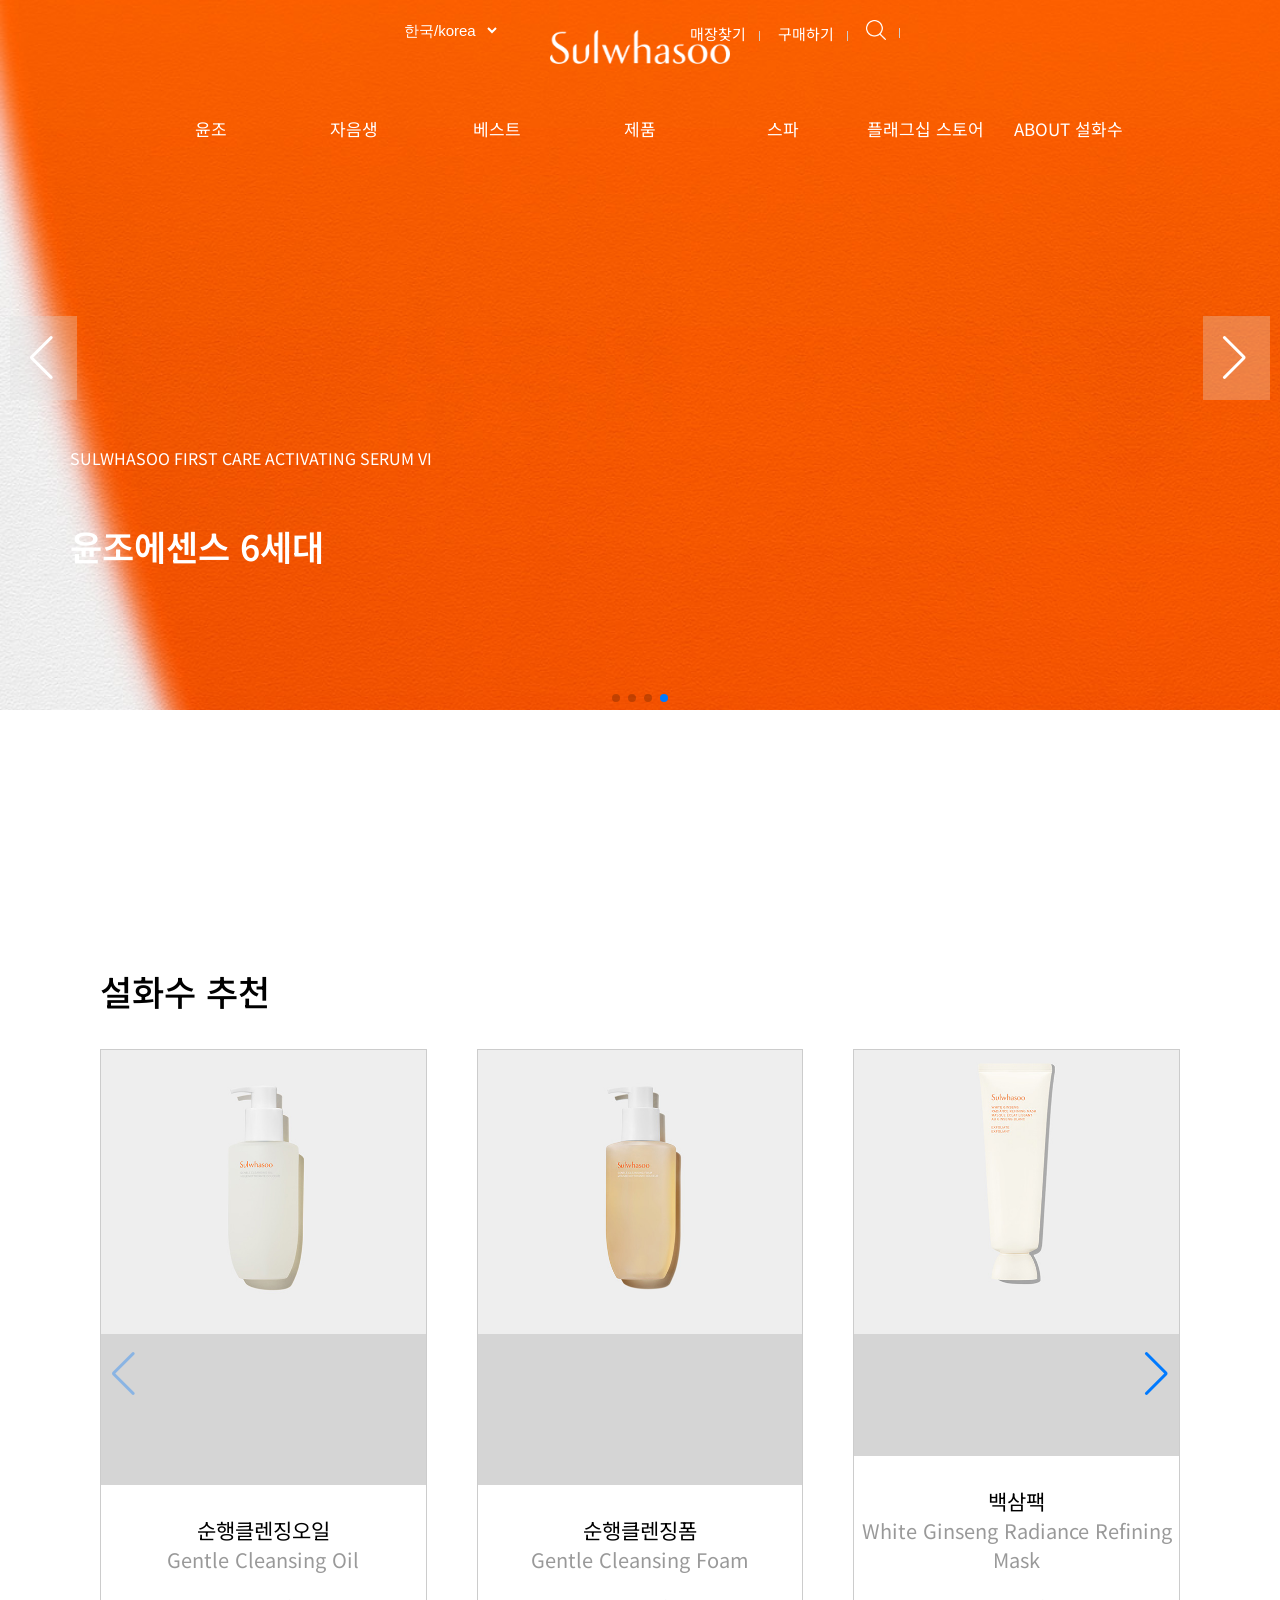
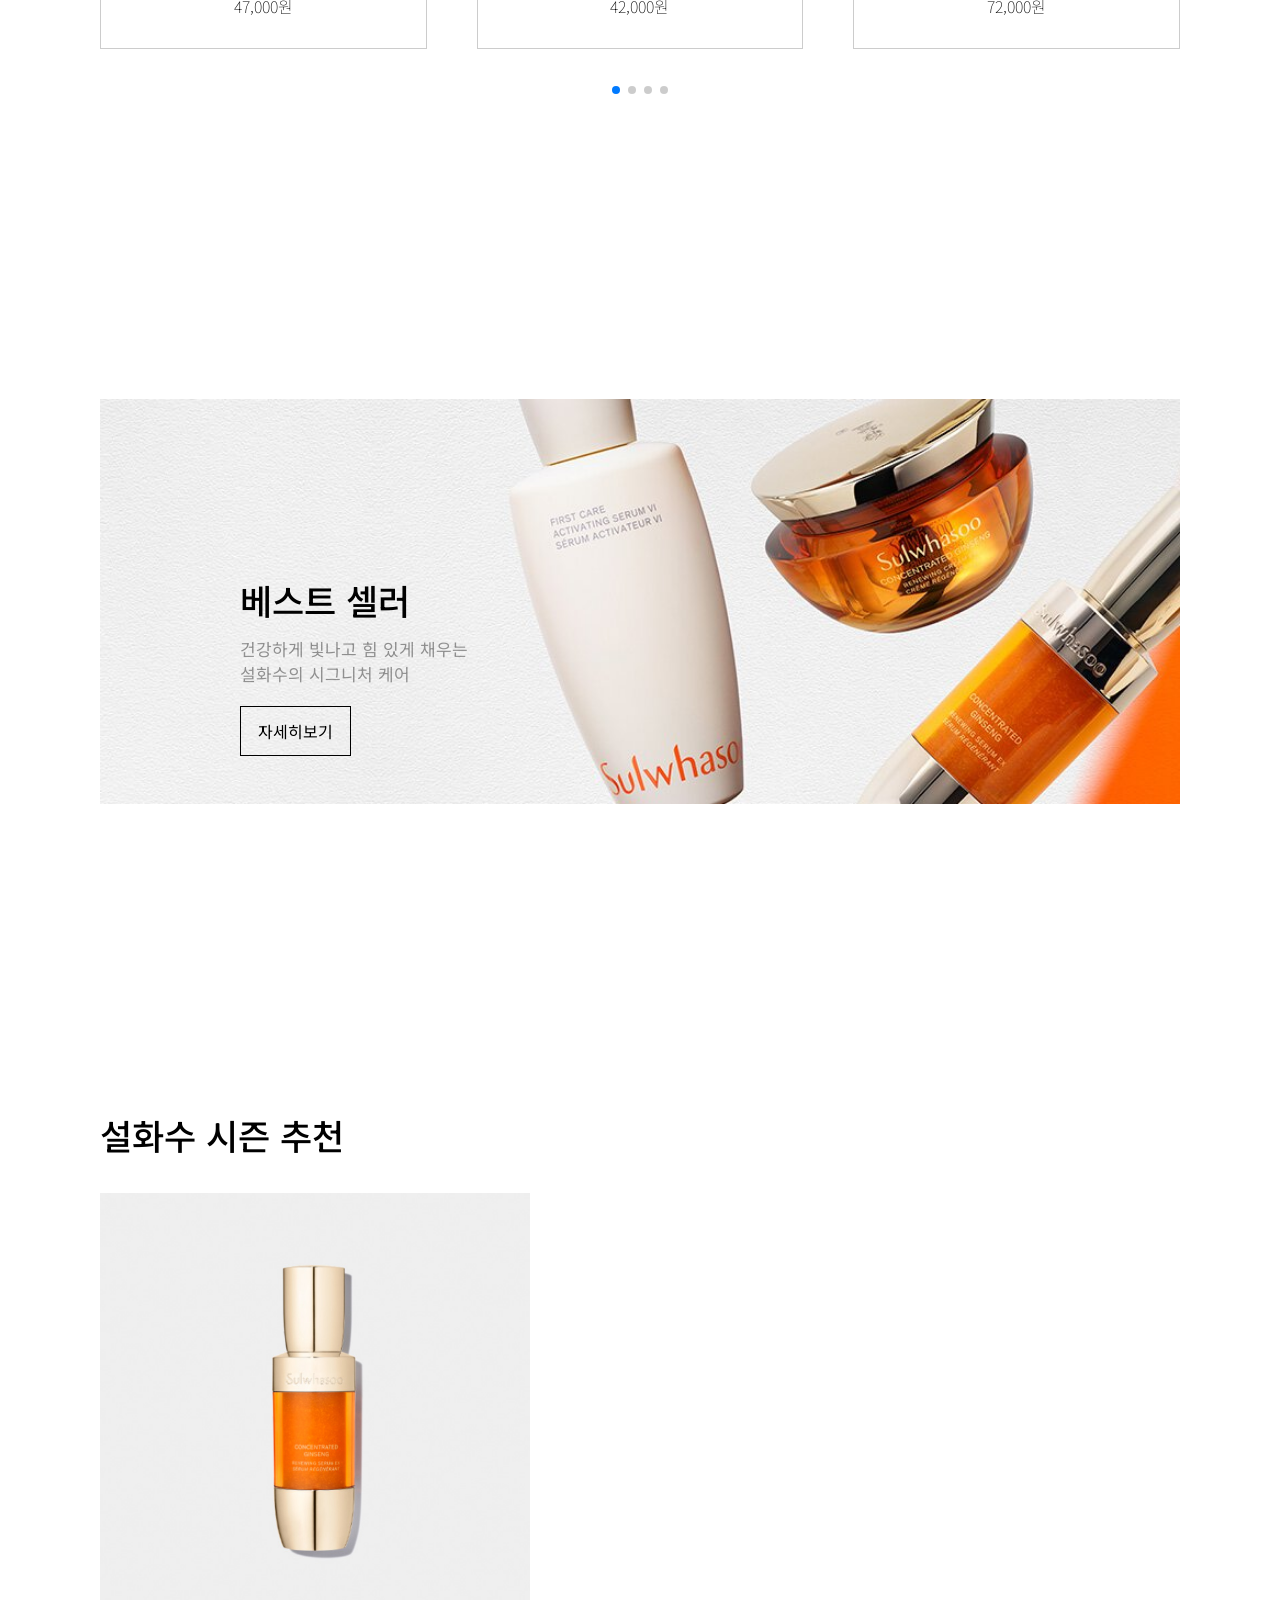
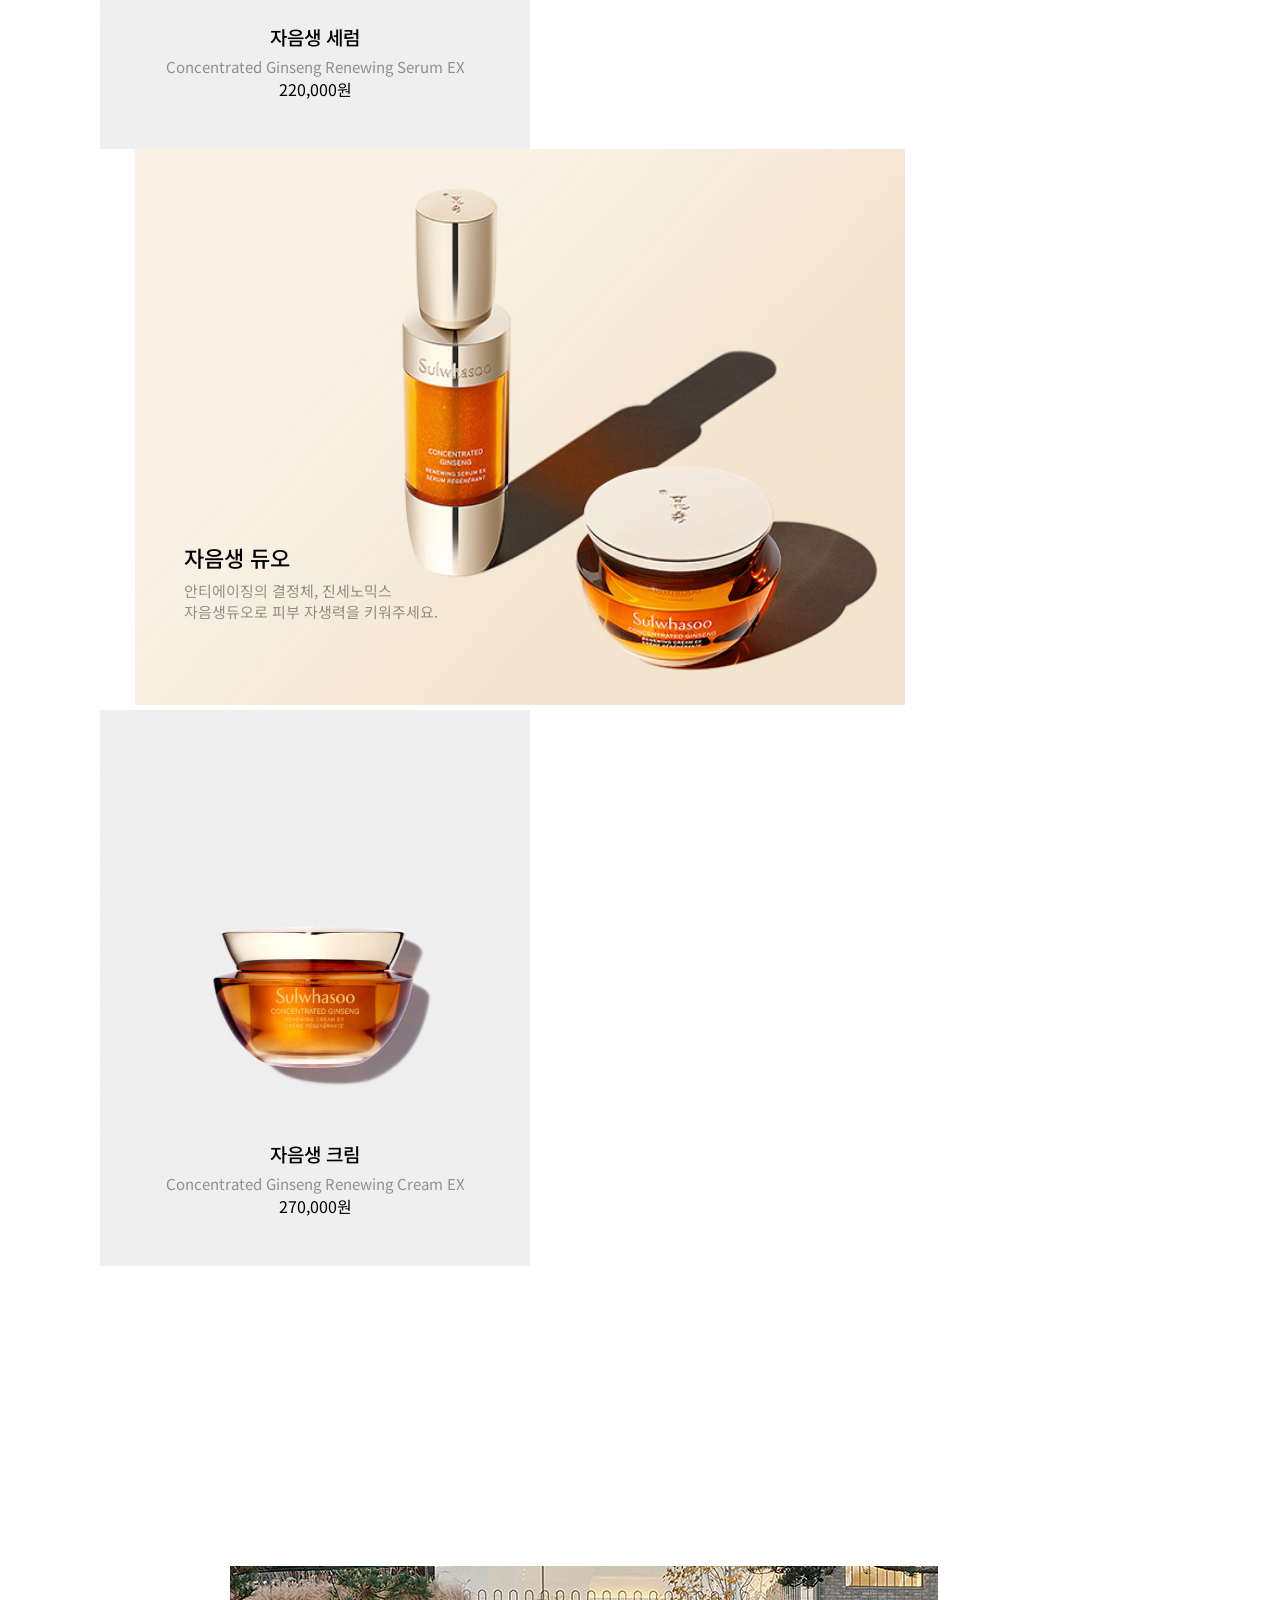
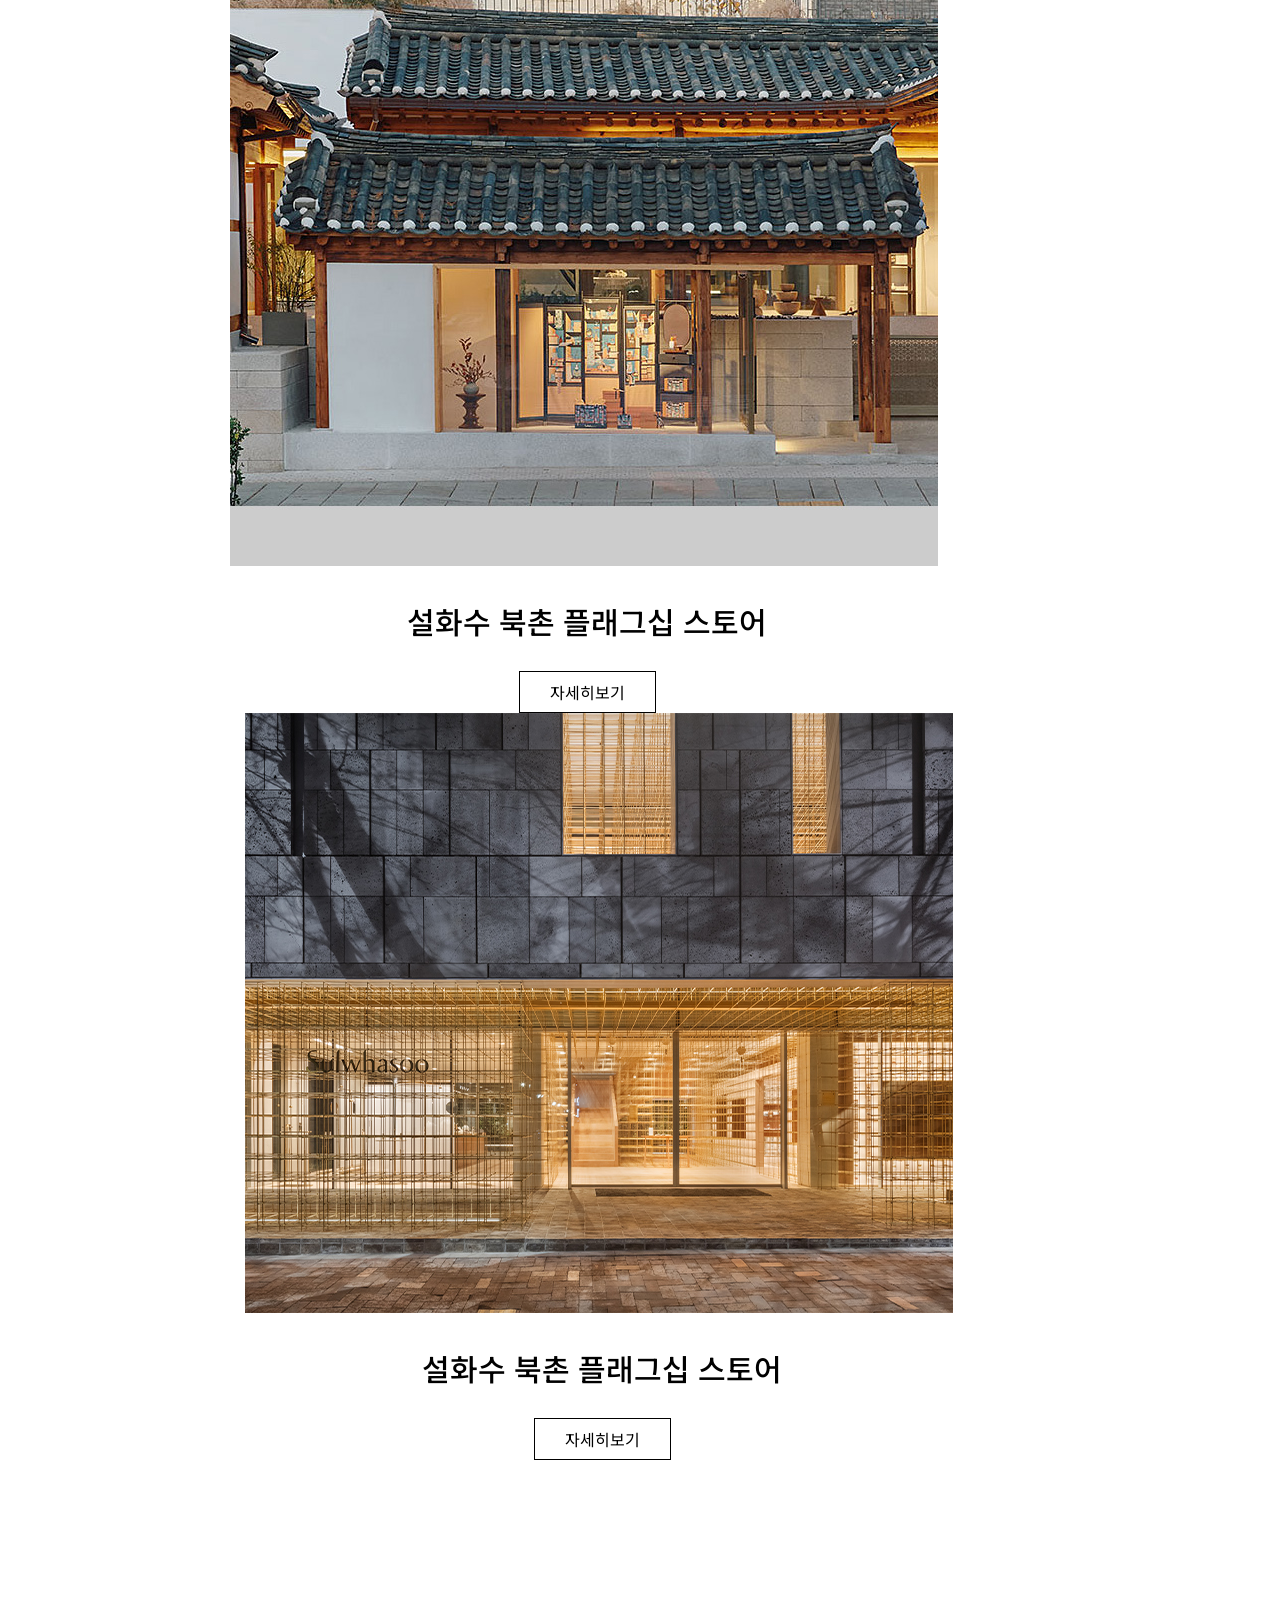
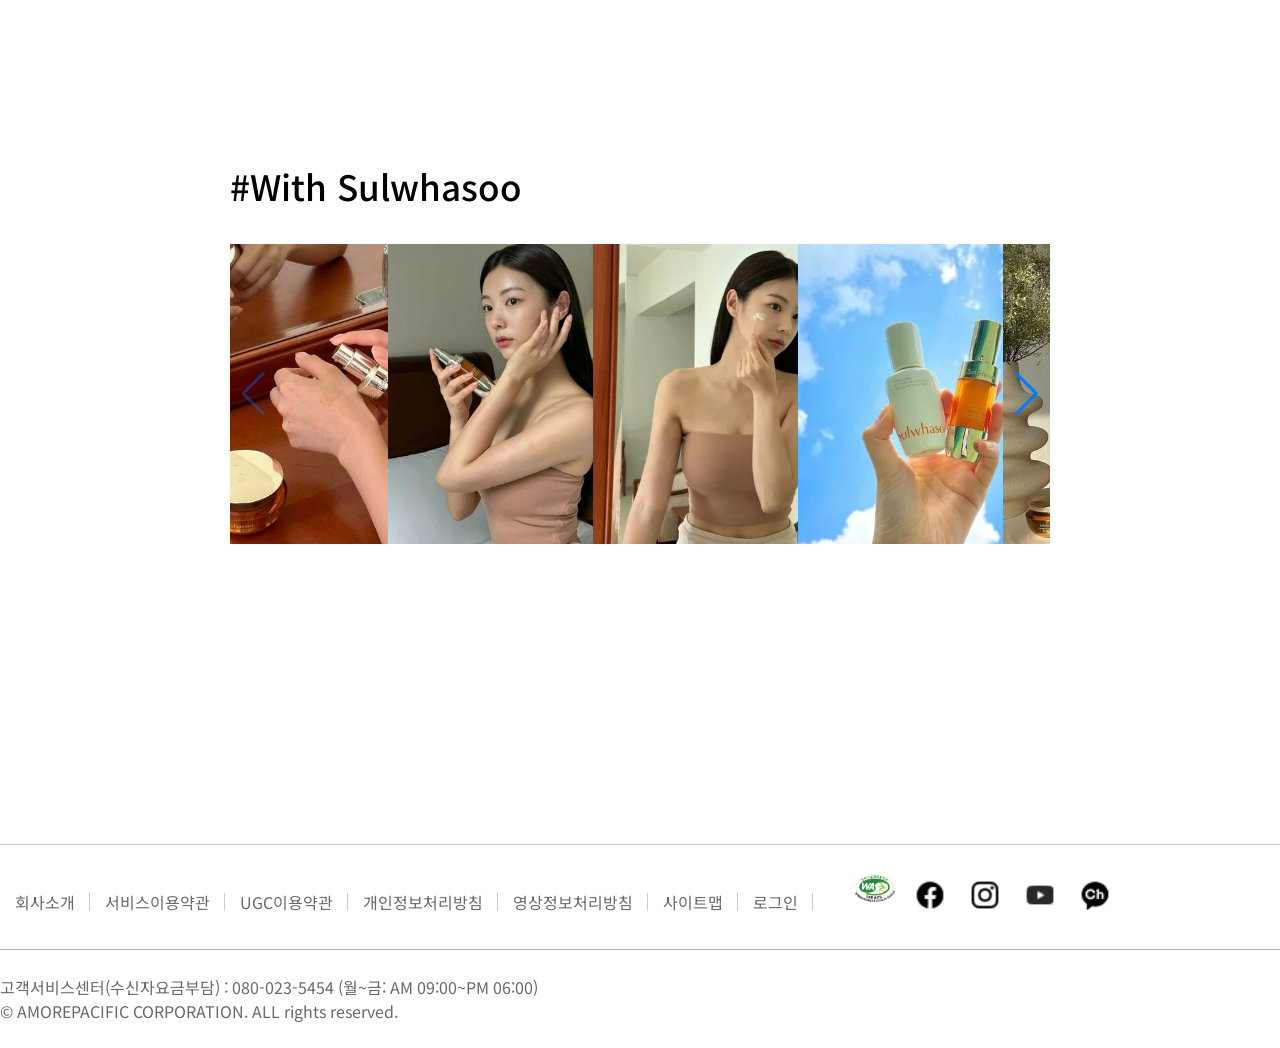
==== index.html @ 9d339de2 "first react shopping-mall project" ====
<!DOCTYPE html>
<html lang="ko">
<head>
    <meta charset="UTF-8">
    <meta name="viewport" content="width=device-width, initial-scale=1.0">
    <title>sulwhasoo</title>
    <link rel="stylesheet" href="css/reset.css">
    <link rel="stylesheet" href="css/all.min.css">
    <link rel="stylesheet" href="css/sulwhasoo.css">
    <link rel="stylesheet" href="css/sulwhaMobil.css">
    <link rel="stylesheet" href="https://cdn.jsdelivr.net/npm/swiper@9/swiper-bundle.min.css" />

    <script src="https://cdn.jsdelivr.net/npm/swiper@9/swiper-bundle.min.js"></script>
    <script src="js/jquery-3.6.3.min.js"></script>
    <script src="js/jquery-ui.min.js"></script>
</head>
<body>
    <div id="wrap">
        <header>
            <div class="inner">
                <select name="" id="section">
                    <option value="">한국/korea</option>
                    <option value="">INTERNATIONAL/ENGLISH</option>
                    <option value="">中国大陆/中文</option>
                    <option value="">中國香港/繁體中文</option>
                    <option value="">Singapore/English</option>
                    <option value="">Malaysia/English</option>
                    <option value="">Việt Nam/Tiếng Việt</option>
                    <option value="">Indonesia/Bahasa Indonesia</option>
                    <option value="">ประเทศไทย/ไทย</option>
                    <option value="">USA/English</option>
                </select>
                <div class="logo">
                    <a href="#">
                        <img src="img/sulwhasoo_white_logo.png" alt="화이트 로고">
                    </a>
                </div>
                
                <div class="shop">
                    <a href="#">매장찾기</a>
                    <a href="#">구매하기</a>
                    <a href="#" class="search">
                        <img src="img/reviewico.png" alt="">
                    </a>
                </div>
                
                <div class="bgGnb"></div>
                <div class="momenu">
                    <a href="#" class="mobile">
                        <i class="fas fa-bars"></i>
                        <span class="blind">전체메뉴</span>
                    </a>
                </div>
                <nav class="gnb">
                    <ul class="clear">
                        <li><a href="#">윤조</a></li>
                        <li><a href="#">자음생</a></li>
                        <li><a href="#">베스트</a></li>
                        <li class="subYes">
                            <a href="#">제품</a>
                            <ul class="depth1">
                                <li><a href="#">스킨케어</a></li>
                                <li><a href="#">메이크업</a></li>
                                <li><a href="#">남성</a></li>
                            </ul>
                        </li>
                        <li class="subYes">
                            <a href="#">스파</a>
                            <ul class="depth1">
                                <li><a href="#">소개</a></li>
                                <li><a href="#">스파 프로그램</a></li>
                                <li><a href="#">예약</a></li>
                                <li><a href="#">매장찾기</a></li>
                            </ul>
                        </li>
                        <li class="subYes">
                            <a href="#">플래그십 스토어</a>
                            <ul class="depth1 second">
                                <li><a href="#">설화수 북촌</a></li>
                                <li><a href="#">설화수 도산</a></li>
                            </ul>
                        </li>
                        <li class="subYes">
                            <a href="#">ABOUT 설화수</a>
                            <ul class="depth1 second">
                                <li>
                                    <a href="#"><span>브랜드 스토리</span></a> 
                                </li>
                                <li>
                                    <a href="#"><span>브랜드 엠버서더</span></a>
                                </li>
                                <li>
                                    <a href="#"><span>ART</span></a>
                                </li>
                                <li>
                                    <a href="#"><span>HERITAGE</span></a>
                                </li>
                            </ul>
                        </li>   
                    </ul>
                </nav>
            </div>
        </header>
        <div class="depthAboutBg"></div>
<!-- ///header -->
        <!-- main Swiper -->
        <div class="swiper mySwiper">
            <div class="swiper-wrapper swiper-wrapper1">
                <div class="swiper-slide swiper-slide1">
                    <img src="img/20230519_final_rose-global-ambassador-2nd-cover_KV_banner_pc.jpg" alt="">
                    <div class="title">
                        <p class="stext">SULWHASOO FLAGSHIP STORE</p>
                        <p class="btext">ROSÉ in BUKCHON</p>
                    </div>
                </div>
                <div class="swiper-slide swiper-slide1">
                    <img src="img/20230419_final_BRAND-CAMPAIGN-PAGE_main_KV_pc.jpg" alt="">
                    <div class="title">
                        <p class="stext">NEW BRAND FILM</p>
                        <p class="btext">인삼, 아름다움 그리고 설화수</p>
                    </div>
                </div>
                <div class="swiper-slide swiper-slide1">
                    <img src="img/20230525_final_tilda-swinton_KV_banner_pc.jpg" alt="">
                    <div class="title">
                        <p class="stext">NEW GLOBAL AMBASSADOR</p>
                        <p class="btext">설화수, 그리고 TILDA</p>
                    </div>
                </div>
                <div class="swiper-slide swiper-slide1">
                    <img src="img/20220301_final_FIRST-CARE-ACTIVATING-SERUM-VI_main_KV_pc.jpg" alt="">
                    <div class="title">
                        <p class="stext">SULWHASOO FIRST CARE ACTIVATING SERUM VI</p>
                        <p class="btext">윤조에센스 6세대</p>
                    </div>
                </div>
                
            </div>
            <div class="button">
                <a class="swiper-button-next"></a>
                <a class="swiper-button-prev"></a>
            </div>
            <div class="swiper-pagination"></div>
        </div>
        <div class="gnbBg"></div>

        <div class="contents">
<!-- box1 -->
            <div class="box1">
                    <h2>설화수 추천</h2>
<!-- box1 -Swiper -->
                    <div class="swiper Swiper2">
                        <div class="swiper-wrapper">
                            <div class="swiper-slide swiper-slide2">
                               <img src="img/sul01.jpg" alt="">
                                <div class="title">
                                    <p>순행클렌징오일</p>
                                    <p class="text">Gentle Cleansing Oil</p>
                                    <p class="price">47,000원</p>
                                </div>
                            </div>

                            <div class="swiper-slide swiper-slide2">
                                <img src="img/sul02.jpg" alt="">
                                <div class="title">
                                    <p>순행클렌징폼</p>
                                    <p class="text">Gentle Cleansing Foam</p>
                                    <p class="price">42,000원</p>
                                </div>
                            </div>

                            <div class="swiper-slide swiper-slide2">
                                <img src="img/sul03.jpg" alt="">
                                <div class="title">
                                    <p>백삼팩</p>
                                    <p class="text">White Ginseng Radiance Refining Mask</p>
                                    <p class="price">72,000원</p>
                                </div>
                            </div>
                            <div class="swiper-slide swiper-slide2">
                                <img src="img/sul04.jpg" alt="">
                                <div class="title">
                                    <p>윤조에센스 6세대</p>
                                    <p class="text">First Care Activating Serum VI</p>
                                    <p class="price">140,000원</p>
                                </div>
                            </div>
                            <div class="swiper-slide swiper-slide2">
                                <img src="img/sul05.jpg" alt="">
                                <div class="title">
                                    <p>자음생크림</p>
                                    <p class="text">Concentrated Ginseng Renewing Cream EX</p>
                                    <p class="price">270,000원</p>
                                </div>
                            </div>
                            <div class="swiper-slide swiper-slide2">
                                <img src="img/sul06.jpg" alt="">
                                <div class="title">
                                    <p>자음생세럼</p>
                                    <p class="text">Concentrated Ginseng Renewing Serum EX</p>
                                    <p class="price">220,000원</p>
                                </div>
                            </div>
                        </div>
                        <div class="button">
                            <a class="swiper-button-next"></a>
                            <a class="swiper-button-prev"></a>
                        </div>
                        <div class="swiper-pagination"></div>
                    </div>

<!-- mobbox1 swiper -->
                <div class="mobox1">
                    <div class="cont">
                        <img src="img/sul01.jpg" alt="">
                         <div class="text">
                             <p>순행클렌징오일</p>
                             <p class="t1">Gentle Cleansing Oil</p>
                             <p class="pr">47,000원</p>
                         </div>
                     </div>
                     <div class="cont">
                        <img src="img/sul02.jpg" alt="">
                        <div class="text">
                            <p>순행클렌징폼</p>
                            <p class="t1">Gentle Cleansing Foam</p>
                            <p class="pr">42,000원</p>
                        </div>
                    </div>

                    <div class="cont">
                        <img src="img/sul03.jpg" alt="">
                        <div class="text">
                            <p>백삼팩</p>
                            <p class="t1">White Ginseng Radiance Refining Mask</p>
                            <p class="pr">72,000원</p>
                        </div>
                    </div>
                    <div class="cont">
                        <img src="img/sul04.jpg" alt="">
                        <div class="text">
                            <p>윤조에센스 6세대</p>
                            <p class="t1">First Care Activating Serum VI</p>
                            <p class="pr">140,000원</p>
                        </div>
                    </div>
                    <div class="cont">
                        <img src="img/sul05.jpg" alt="">
                        <div class="text">
                            <p>자음생크림</p>
                            <p class="t1">Concentrated Ginseng Renewing Cream EX</p>
                            <p class="pr">270,000원</p>
                        </div>
                    </div>
                    <div class="cont">
                        <img src="img/sul06.jpg" alt="">
                        <div class="text">
                            <p>자음생세럼</p>
                            <p class="t1">Concentrated Ginseng Renewing Serum EX</p>
                            <p class="pr">220,000원</p>
                        </div>
                    </div>
                </div>


            </div>

<!-- box-2 -->
                <div class="box2">
                    <a href="https://www.sulwhasoo.com/kr/ko/best/best-seller.html">
                        <img src="img/sulwhasoo_main_bestseller_ta_230309.jpg" alt="">
                    </a>
                        <figure>
                            <img src="img/sulwhasoo_main_bestseller_mo_230309.jpg" alt="">
                        </figure>
                    <div class="title">
                        <p class="big">베스트 셀러</p>
                        <p class="small">건강하게 빛나고 힘 있게 채우는 <br>설화수의 시그니처 케어</p>
                        <a href="#">자세히보기</a>
                    </div>
                </div>

<!-- box-3 -->
                <div class="box3">
                    <h2>설화수 시즌 추천</h2>
                    <div class="cont clear">
                        <div class="cont1">
                            <img src="img/sul06.jpg" alt="">
                            <div class="title">
                                <a href="https://www.sulwhasoo.com/kr/ko/products/concentrated-ginseng-renewing-serum.html">
                                    <p class="big">자음생 세럼</p>
                                    <p class="small">Concentrated Ginseng Renewing Serum EX</p>
                                    <p class="price">220,000원</p>
                                </a>
                            </div>
                        </div>
                        <div class="cont2">
                            <img src="img/sulcont2.jpg" alt="">
                            <div class="title">
                                <p class="big">자음생 듀오</p>
                                <p class="small">안티에이징의 결정체, 진세노믹스 <br> 자음생듀오로 피부 자생력을 키워주세요.</p>
                            </div>
                        </div>
                        <div class="cont1">
                            <img src="img/sul05.jpg" alt="">
                            <a href="https://www.sulwhasoo.com/kr/ko/products/concentrated-ginseng-renewing-cream-ex.html">
                                <div class="title">
                                    <p class="big">자음생 크림</p>
                                    <p class="small">Concentrated Ginseng Renewing Cream EX</p>
                                    <p class="price">270,000원</p>
                                </div>
                            </a>
                        </div>
                        
                    </div>
                </div>
        </div>
<!-- section -->
        <section class="clear">
                <div class="left">
                    <a href="#">
                    <img src="img/sulLeft.jpg" alt="sulLeft">
                    <div class="title">
                        <p class="text">설화수 북촌 플래그십 스토어</p>
                        <a href="#"><span>자세히보기</span></a>
                    </div>
                    </a>
                </div>
                <div class="right">
                   <a href="#"> 
                    <img src="img/sulRight.jpg" alt="sulRight">
                    <div class="title">
                        <p class="text">설화수 북촌 플래그십 스토어</p>
                        <a href="#"><span>자세히보기</span></a>
                    </div>
                   </a> 
                </div>
        </section>
<!-- review -->
        <div class="review">
            <div class="list">
                <h2>#With Sulwhasoo</h2>
    <!-- Swiper3 -->
                <div class="swiper Swiper3">
                    <div class="swiper-wrapper">
                        <div class="swiper-slide">
                            <div class="bg">
                                <a href="#">
                                    <img src="img/review1.webp" alt="review1">
                                </a>
                            </div>
                            <div class="review_text">
                                <a href="#">
                                    <img src="img/reviewico.png" alt="reviewico">
                                </a>
                            </div>
                        </div>
                        <div class="swiper-slide">
                            <div class="bg">
                                <a href="#">
                                    <img src="img/review2.webp" alt="review2">
                                </a>
                            </div>
                            <div class="review_text">
                                <a href="#">
                                    <img src="img/reviewico.png" alt="reviewico">
                                </a>
                            </div>
                        </div>
                        <div class="swiper-slide">
                            <div class="bg">
                                <a href="#">
                                    <img src="img/review3.webp" alt="review3">
                                </a>
                            </div>
                            <div class="review_text">
                                <a href="#">
                                    <img src="img/reviewico.png" alt="reviewico">
                                </a>
                            </div>
                        </div>
                        <div class="swiper-slide">
                            <div class="bg">
                                <a href="#">
                                    <img src="img/review4.webp" alt="review4">
                                </a>
                            </div>
                            <div class="review_text">
                                <a href="#">
                                    <img src="img/reviewico.png" alt="reviewico">
                                </a>
                            </div>
                        </div>
                        <div class="swiper-slide">
                            <div class="bg">
                                <a href="#">
                                    <img src="img/review5.webp" alt="review5">
                                </a>
                            </div>
                            <div class="review_text">
                                <a href="#">
                                    <img src="img/reviewico.png" alt="reviewico">
                                </a>
                            </div>
                        </div>
                        <div class="swiper-slide">
                            <div class="bg">
                                <a href="#">
                                    <img src="img/review6.webp" alt="review6">
                                </a>
                            </div>
                            <div class="review_text">
                                <a href="#">
                                    <img src="img/reviewico.png" alt="reviewico">
                                </a>
                            </div>
                        </div>
                        <div class="swiper-slide">
                            <div class="bg">
                                <a href="#">
                                    <img src="img/review7.webp" alt="review7">
                                </a>
                            </div>
                            <div class="review_text">
                                <a href="#">
                                    <img src="img/reviewico.png" alt="reviewico">
                                </a>
                            </div>
                        </div>
                        <div class="swiper-slide">
                            <div class="bg">
                                <a href="#">
                                    <img src="img/review8.webp" alt="review8">
                                </a>
                            </div>
                            <div class="review_text">
                                <a href="#">
                                    <img src="img/reviewico.png" alt="reviewico">
                                </a>
                            </div>
                        </div> 
                    </div>
                        <div class="button">
                            <a class="swiper-button-next"></a>
                            <a class="swiper-button-prev"></a>
                        </div>
                </div>
               
            </div>
        </div>
    </div>

<!-- footer -->
    <footer>
        <div class="bottom">
            <nav class="gnb clear">
                <div class="list clear">
                    <ul class="left clear">
                        <li><a href="#">회사소개</a></li>
                        <li><a href="#">서비스이용약관</a></li>
                        <li><a href="#">UGC이용약관</a></li>
                        <li><a href="#"><strong>개인정보처리방침</strong></a></li>
                        <li><a href="#">영상정보처리방침</a></li>
                        <li><a href="#">사이트맵</a></li>
                        <li><a href="#">로그인</a></li>
                    </ul>
                    <ul class="right clear">
                        <li>
                            <a href="#">
                                <img src="img/footer.png" alt="">
                            </a>
                        </li>
                        <li>
                            <a href="#">
                                <img src="img/facebookLogo.png" alt="">
                            </a>
                        </li>
                        <li>
                            <a href="#">
                                <img src="img/instaLogo.png" alt="">
                            </a>
                        </li>
                        <li>
                            <a href="#">
                                <img src="img/youtubeLogo.png" alt="">
                            </a>
                        </li>
                        <li>
                            <a href="#">
                                <img src="img/kakaoChannelLogo.png" alt="">
                            </a>
                        </li>
                    </ul>
                </div>
            </nav>
            <div class="title">
                <p>고객서비스센터(수신자요금부담) : 080-023-5454
                    (월~금: AM 09:00~PM 06:00)</p>
                <p>&copy; AMOREPACIFIC CORPORATION. ALL rights reserved.</p>
            </div>
        </div>
    </footer>

        
    
<!--  /* swiper1 */ -->
    <!-- Initialize Swiper -->
  <script>
    let swiper1 = new Swiper(".mySwiper", {
      spaceBetween: 30,
      centeredSlides: true,
      autoplay: {
        delay: 2500,
        disableOnInteraction: false,
      },
      loop:true,
      pagination: {
        el: ".swiper-pagination",
        clickable: true,
      },
      navigation: {
        nextEl: ".swiper-button-next",
        prevEl: ".swiper-button-prev",
      },
    });
  </script>

<!-- swiper 2 -->
    <script>
        let swiper2 = new Swiper(".Swiper2", {
        slidesPerView: 3,
        spaceBetween: 10,
        navigation: {
            nextEl: ".swiper-button-next",
            prevEl: ".swiper-button-prev",
          },
        pagination: {
            el: ".swiper-pagination",
            clickable: true,
        },
        
        breakpoints: {
        
        500: {
          slidesPerView: 1,  //브라우저가 768보다 클 때
          spaceBetween: 40,
        },
        800: {
          slidesPerView: 3,  //브라우저가 1024보다 클 때
          spaceBetween: 50,
        },
      },
        });
    </script>

<!--Swiper3 /review-->
<script>
    let swiper3 = new Swiper('.Swiper3', {
      slidesPerView: 4,
      direction: getDirection(),
      navigation: {
        nextEl: '.swiper-button-next',
        prevEl: '.swiper-button-prev',
      },
      on: {
        resize: function () {
          swiper.changeDirection(getDirection());
        },
      },
    });

    function getDirection() {
      var windowWidth = window.innerWidth;
      var direction = window.innerWidth <= 760 ? 'vertical' : 'horizontal';

      return direction;
    }
  </script>

<script src="js/sulwhasoo.js"></script>
</body>
</html>
---- css/sulwhasoo.css ----
@charset "utf-8";
@import url(fonts.css);

html {font-size: 16px; }
body { font:400 16px "Noto Sans KR", sans-serif; position: relative; }
h2 {font-size: 2.188rem; margin-bottom: 0.938em; font-weight: 500;}

#wrap {
    max-width: 1903px;
    overflow: hidden;
}
/* main swiper */
.mySwiper {
    position: absolute;
    top: -250px;
}
.mySwiper { 
    position: relative;
}
header .swiper-slide {}
.mySwiper .button a{
    display: block;
    color: #fff;
    background:rgba(226, 226, 226, 0.3);
    padding: 1.250em;
}
.swiper-slide1 .title {
    color: #fff;
    position: absolute;
    bottom:9.000em ; left: 4.375em;
    z-index: 100;
}
.swiper-slide1 img { height: 50.000em; }
.swiper-slide1 { margin-top:-3.125em; }
.swiper.mySwiper .title .stext {margin-bottom: 3.125em;}
.swiper.mySwiper .title .btext {font-size: 2.188rem; font-weight: 600;}


header {
    position: relative;
    height: 9.375em;
    padding: 1.875em;
    z-index: 50;
}
header .inner {
    max-width: 100%;
    height: 9.375em;
    padding: 0.625em;
    color: #fff;
}
#section { 
    position: absolute;
    top: 20px; left: 400px;
    width: 100px; height: 20px;
    border: none;
    background: none;
    color: #fff;
    font-size: 15px;
}
#section option {
    width: 200px;
    border: #000;
}
header .gnbBg {height: 300vh; /* background: #fff; */ display: none; z-index: 1;}
/* 언어 선택  */
/* header .lang img {padding-left: 0.625em;}
header .lang li a{ font-size: 0.938rem; padding: 0.625em; color: #fff; box-sizing: border-box; display: none;}
header .lang li:hover {background: #b4b4b4;} */

header .inner .logo {margin-top: 100px;}
header .inner .logo img { 
    background: url(../img/sulwhasoo_white_logo.png) no-repeat cover/center;
    position: absolute;
    top: 30px; left: 50%;
    transform: translateX(-50%);
    width: 180px;
    display: block;

}
header .inner .shop {
    position: absolute;
    top: 20px; right: 380px;
    text-align: center;
}
header .inner .shop a {
    display: inline-block;
    position: relative;
    padding: 0 14px;
    font-size: 15px;
}
header .inner .shop a img {filter: invert(98%) sepia(2%) saturate(0%) hue-rotate(217deg) brightness(102%) contrast(101%);}
header .inner .shop a:after {
    position: absolute;
    top: 8px; right: 0;
    width: 1px; height: 10px;
    display: inline-block;
    content: '';
    background: #ccc;
}
header .inner .shop a:last-child { text-decoration: none;}
header .inner .shop img {width: 20px; display: inline-block;}

/* gnb */
header .inner .gnb { 
    position: absolute;
    top: 55%; left: 50%;
    transform: translate(-50%);
    width: 1000px;
    text-align: center;
}
header .inner .mobile {display: none;}
header .inner .gnb a {
    display: block;
    text-align: center;
    height:30px;
}
header .gnb > ul > li { 
    position: relative;
    float: left;
    width: calc(100%/7);
    font-size: 1.063em;
    transition: all .4s;

}
header .gnb > ul > li:hover::after {
    content: '';
    width: 142px; height: 3px;
    background: #000;
    position: absolute;
    bottom: 0; left: 50%;
    transform: translateX(-50%);

}
/* header .gnb ul ul {display: none;} */
.gnbBg {
    position: absolute;
    top: 140px; left: 0; right: 0; 
    background: #fff; 
    display: none; 
    transition: all 0.2s;
}

.gnbBg.on {height:110px}

.gnb .depth1 {
    position: absolute;
    width: 100vW; height: 50px;
    top: 50px; left: 0; right:0;
    text-align: center;
    display: none;
    margin-left: -60px;
}
.gnb .depth1 li { 
    float: left; 
    width: 100px;
    height: 60px;
}
.gnb .depth1 li a {
    display: block;
    width: 100%;
}
.gnb .second { margin-left: -70px;}
.gnb .second > li {
    width: 120px;
}
.gnb .second > li { margin-left: 20px;}


/* //gnb */

/* contents */
/* box1 - swiper2 */
.contents { 
   position: relative;
   margin:6.250em;
}
.contents> h2 { 
    font-size: 3.125rem;
    position: absolute;
    top: 25%; left: 0;
    z-index: 50;
}
.contents .swiper.Swiper2 .swiper-wrapper {padding-bottom: 50px;}
.contents .swiper.Swiper2 {
    width: 100%;
    background: #fff;
  }
.contents .swiper.Swiper2 .swiper-slide {
    overflow: hidden;
    position: relative;
    text-align: center;
    font-size: 18px;
    background: #d5d5d5;
    height: 600px;
    border: 1px solid #ccc;
    box-sizing: border-box;


}
.contents .swiper.Swiper2 .swiper-slide img {
    position: absolute;
    top: -40px; left: 0;
    width: 100%;
    
}
.contents .swiper .swiper-pagination {
    position: absolute;
    bottom: 0
}
.contents .mobox1 {display: none;} 

.contents .box1 {position: relative; margin-top: -100px;}
.contents .box1 .title { 
    position: absolute;
    bottom: 0; left: 0;
    width: 100%;
    padding: 30px 0;
    text-align: center;
    background: #fff;
}
.contents .box1 .title p {font-weight: 400; font-size:  21px; }
.contents .box1 .title .text {font-size:1.25rem; color: rgba(0, 0, 0, 0.4);}
.contents .box1 .title .price {
    margin-top: 1.250em; 
    font-weight: lighter; 
    font-size:16px
}

/* box2 */
.contents > div {margin-bottom: 300px;}
.contents .box2 {position: relative; width: 100%; height: auto; }
.contents .box2 img { width: 100%;}
.contents .box2 figure > img{display: none;}
.contents .box2 .title { 
    position: absolute; 
    bottom: 13%; left: 13%; 
    text-align: left;
}
.contents .box2 .title .big {
    font-size: 2.188rem; 
    margin-bottom: 0.313em; 
    font-weight: 500;
}
.contents .box2 .title .small {
    font-size:1.063rem ; 
    color: rgba(0, 0, 0, 0.4);
     margin-bottom: 1.125em;
    }
.contents .box2 .title a {
    display: inline-block; 
    padding: 0.750em 1.063em ; 
    border: 1px solid #000; 
}
.contents .box2 .title a:hover {
    background: #000; color: #fff; 
    transition: all 0.7s;
}

/* box3 */
.contents .box3 .cont  { width: 100%;/*  margin-left: 130px; */}
.contents .box3 .cont > div {float: left; text-align: center;}
.contents .box3 .cont1 .title { 
    height: 126px; 
    background: #efefef; 
    margin-top: -5px;
}
.contents .box3 .title .big {
    font-size: 1.188rem; 
    margin-bottom: 0.313em; 
    font-weight: 500;
}
.contents .box3 .title .small {font-size:0.938rem ; color: rgba(0, 0, 0, 0.4)}
.contents .box3 .cont1 img{width: 430px;}
.contents .box3 .cont2 {position: relative;  }
.contents .box3 .cont2 img {width: 770px; height: 556px; padding: 0 35px; }
.contents .box3 .cont2 .title {
    text-align: left; 
    position: absolute; 
    top: 70%; left: 10%;
} 
.contents .box3 .cont2 .title .big {font-size: 1.375rem;}

/* section */
section {margin:auto 14.375em;}

section > div {float: left; width: 714px; margin: 0;}
section .right { margin-left: 15px;}
section > div .title { text-align: center;}
section > div .title .text {
    font-size: 1.875rem; 
    font-weight: 500; 
    margin: 0.938em 0;
}
section > div a > span {
    display:inline-block; 
    padding: 0.500em 1.875em; 
    border: 1px solid #000;
}
section > div a > span:hover {
    background: #000; 
    color: #fff; 
    transition: all 0.6s;
}

/* review */
.review {margin:18.750em 14.375em;}
/* review-swiper3 */
.Swiper3 {height: 300px;}
.Swiper3 .swiper-slide { 
    width: 300px; 
    text-align: center;
    font-size: 18px;
    background: #fff;
    display: flex;
    justify-content: center;
    align-items: center;
  }
.Swiper3 a img{width: 300px; height: auto; display: block; transition: all .6s;}
.Swiper3 .review_text{ 
    display: none;
    border: 2px solid #ccc; 
    width: 299px; 
    position: absolute;
    top: 0; left: 29px; bottom: 0;
    background: rgba(226, 226, 226, 0.5);
    
}

.Swiper3 .review_text img {  
    display: none;
    width: 100px; 
    position: absolute;
    top: 50%; left: 50%;
    transform: translate(-50%, -50%);    
}
.Swiper3 .swiper-slide {transition: all .8s;}
.Swiper3 .review_text a{display: block; padding: 100%; }
.Swiper3 .swiper-slide:hover .review_text,
.Swiper3 .review_text img {display: block;}


/* footer */
footer {margin: 0;}
footer .bottom { margin: 0 auto; color: #696969; }
footer .bottom .gnb {border-bottom: 1px solid #b4b4b4;border-top: 1px solid #ccc;}
footer .bottom .list { 
    width: 1400px;
    margin: 30px auto; 
    position: relative; 
    text-align: center; 
    margin-bottom: 20px;
}
/* left */
footer {color: #ccc;}
footer .left { float: left; width: 80%;}
footer .left li {float: left;}
footer .left li a {
    display: block;
    position: relative;
    padding: 15px;
}
footer .left li a:after {
    position: absolute;
    top: 50%; right: 0;
    transform: translateY(-50%);
    content: '';
    width: 1px; height: 18px;
    background: #ccc;
    
}
/* right */
footer .right { float: right; width: 20%; position: absolute; top: 0; right: 20%;}
footer .right li {float: left; margin-left: 15px; }
footer .right li a { display: block; }
footer .right li img {width: 40px;}
footer .title {margin: 25px auto; width: 1400px; }
---- css/sulwhaMobil.css ----
/* 반응형 */
@media screen and (max-width:640px) {
    body {max-width: 100%; }
    header .inner {
        position: relative;
        max-width: 100%;
        height: 9.375em;
        margin: 1.875em 0 0 0 ;
    }
    h2 {font-size: 2.5rem; text-align: center;  z-index: 150;}
    header .inner .lang > a {padding-left: 0.625em;}
    header .gnb > ul,
    header .shop{display: none;}
    header .inner .logo img{ 
        display: block;
        width: 270px;
        text-align: center;
    }
   /*  header .mySwiper {width: 640px; height: 400px;} */
    
    header .inner .mobile {
        display: block; 
        position: absolute; 
        top: 0; right: 10px; 
        font-size: 30px;
    }
    .contents ,section 
    {width: 100%; margin-left: 10px;}

     .swiper-slide1 img {
        background-image: url(../img/moBg1.jpg) no-repeat contain;
        max-width: 100%; height: 800px;
        z-index: 100;
    }

    .Swiper2 {margin-top: -500px;}
    
/* ================================box1==========================  */
.contents> h2 { 
    position: absolute;
    top:0; left: 0;
    z-index: 50;
}
.contents .swiper.Swiper2 {
    margin-top: 70px;
    overflow: hidden;
}
.contents .box1 { margin-top: -150px;}
.contents .swiper.Swiper2 .swiper-wrapper {height: 900px;}
.contents .swiper.Swiper2 {width: 100vw;}
.contents .swiper.Swiper2 .swiper-slide2 {width: 500px; height: 830px;}
.contents .swiper.Swiper2 .swiper-slide2 img {width: 100%; }
.contents .box1 .title { 
    margin-top: -500px; 
    height: 200px;
    padding-top: 20px;
}
.contents .swiper.Swiper2 .swiper-slide{border: none;}
.contents .box2 .title a {border: none;}
.contents .box1 .title p {font-size: 35px; margin-top: 30px;}

/*============================= box2 =========================*/
    .contents .box2 { 
        position: relative; 
        height: 650px; width: 100%;
        margin-top: -150px;
    }
    .contents .box2 img {display: none;}
    .contents .box2 figure img { 
        display: block; 
        width: 100%;
    }
    .contents .box2 .title { 
        position: absolute; 
        bottom: -10%; left: 13%; 
        text-align: left;
    }
    .contents .box2 .title .big {
        font-size: 40px; 
        margin-bottom: 0.313em; 
        font-weight: 500;
    }
    .contents .box2 .title .small {
        font-size:30px ; 
        color: rgba(0, 0, 0, 0.4);
        margin-bottom: 0.813em;
        }
    .contents .box2 .title a {
        display: inline-block; 
        padding: 20px 30px ; 
        border: 1px solid #000; 
        font-size: 26px;
    
    }
    .contents .box2 .title a:hover {
        background: #000; color: #fff; 
        transition: all 0.7s;
    }

/* ============================box3====================== */

    .contents .box3 {
        position: relative; 
        width: 600px; 
        float: none; 
        height: auto; 
        margin-bottom: 1000px;
     }
    .contents .box3 .cont2 {
        position: absolute; 
        top:140px; left: 0;
    }
    .contents .box3 .cont2 img { padding: 0; width: 620px;}
    .contents .box3 .cont1 { 
        position: absolute; 
        top: 710px; left: 0; 
        width: 295px;
    }
    .contents .box3 .cont1:last-child {margin-left: 315px;}
    .contents .box3 .cont1 img { width: 305px; }
    .contents .box3 .cont1 .title {width: 305px; height: 200px; margin-top: -10px;}
    /* .contents .box3 .cont1 .title:first-child {margin-left: 5px;} */
    .contents .box3 .cont2 .title .big {font-size: 35px;}
    .contents .box3 .title .big {font-size: 30px;}
    .contents .box3 .title .small {font-size: 22px; }
    .contents .box3 .title .small
/* ==================================section================================ */
    section{
        float: none; 
        width: 100%; 
        margin: 0;
    }
    section div {
        text-align: center; 
        width: 100%; 
        margin: 200px 0 80px 0 ;
    } 
    section .right {margin: 30px 0 0 -20px; }
    section .left {margin: 230px 0 0 -20px;}
    section div .title {margin-top: 0;}
    section div .title .text {font-size: 40px;}
    section div .title span {font-size: 25px;}
    
    section img {width: 100%;}

/* =============================review========================= */

.review {width: 100%; text-align: center; margin: 100px 0;}
.review .Swiper3 .swiper-button-next {
    right: 20px;
    transform: rotate(90deg);
    color: #000;
  }
.review .Swiper3 .swiper-button-prev {
    left: 20px;
    transform: rotate(90deg);
    color: #000;
  }
.Swiper3 {height: 1000px; width: 100%;}
.Swiper3 .swiper-slide { 
      width: 600px; 
      height: auto;
      margin-bottom: 150px;
      text-align: center;
      background: #fff;
    }
.review .Swiper3 .swiper-slide .bg img{width: 350px; height: 350px;}
.Swiper3 .review_text{ 
    display: none;
    border: 2px solid #ccc; 
    width: 350px; height: 349px;
    position: absolute;
    top: -51px; left: 123px; bottom: 0;
    background: rgba(226, 226, 226, 0.5);
    
}
.Swiper3 .review_text img {  
    display: none;
    width: 100px; 
    position: absolute;
    top: 50%; left: 50%;
    transform: translate(-50%, -50%);    
}
.Swiper3 .review_text a{display: block; padding: 100%;}
.Swiper3 .swiper-slide:hover .review_text,
.Swiper3 .review_text img {display: block;}


/* ==========================footer======================== */
footer {max-width: 640px; overflow: hidden;}
footer .bottom .list{width: 100%; position: relative;}
footer .bottom .list .right { 
    position: absolute; 
    top: 0; left: 50%;
    transform: translateX(-50%);
    width: 100%;
    
}
footer .bottom .list .right li {float: left; width:35px;}
footer .bottom .list .right li a {display: block;}
footer .bottom .list .right li:first-child img {display: none;}


}
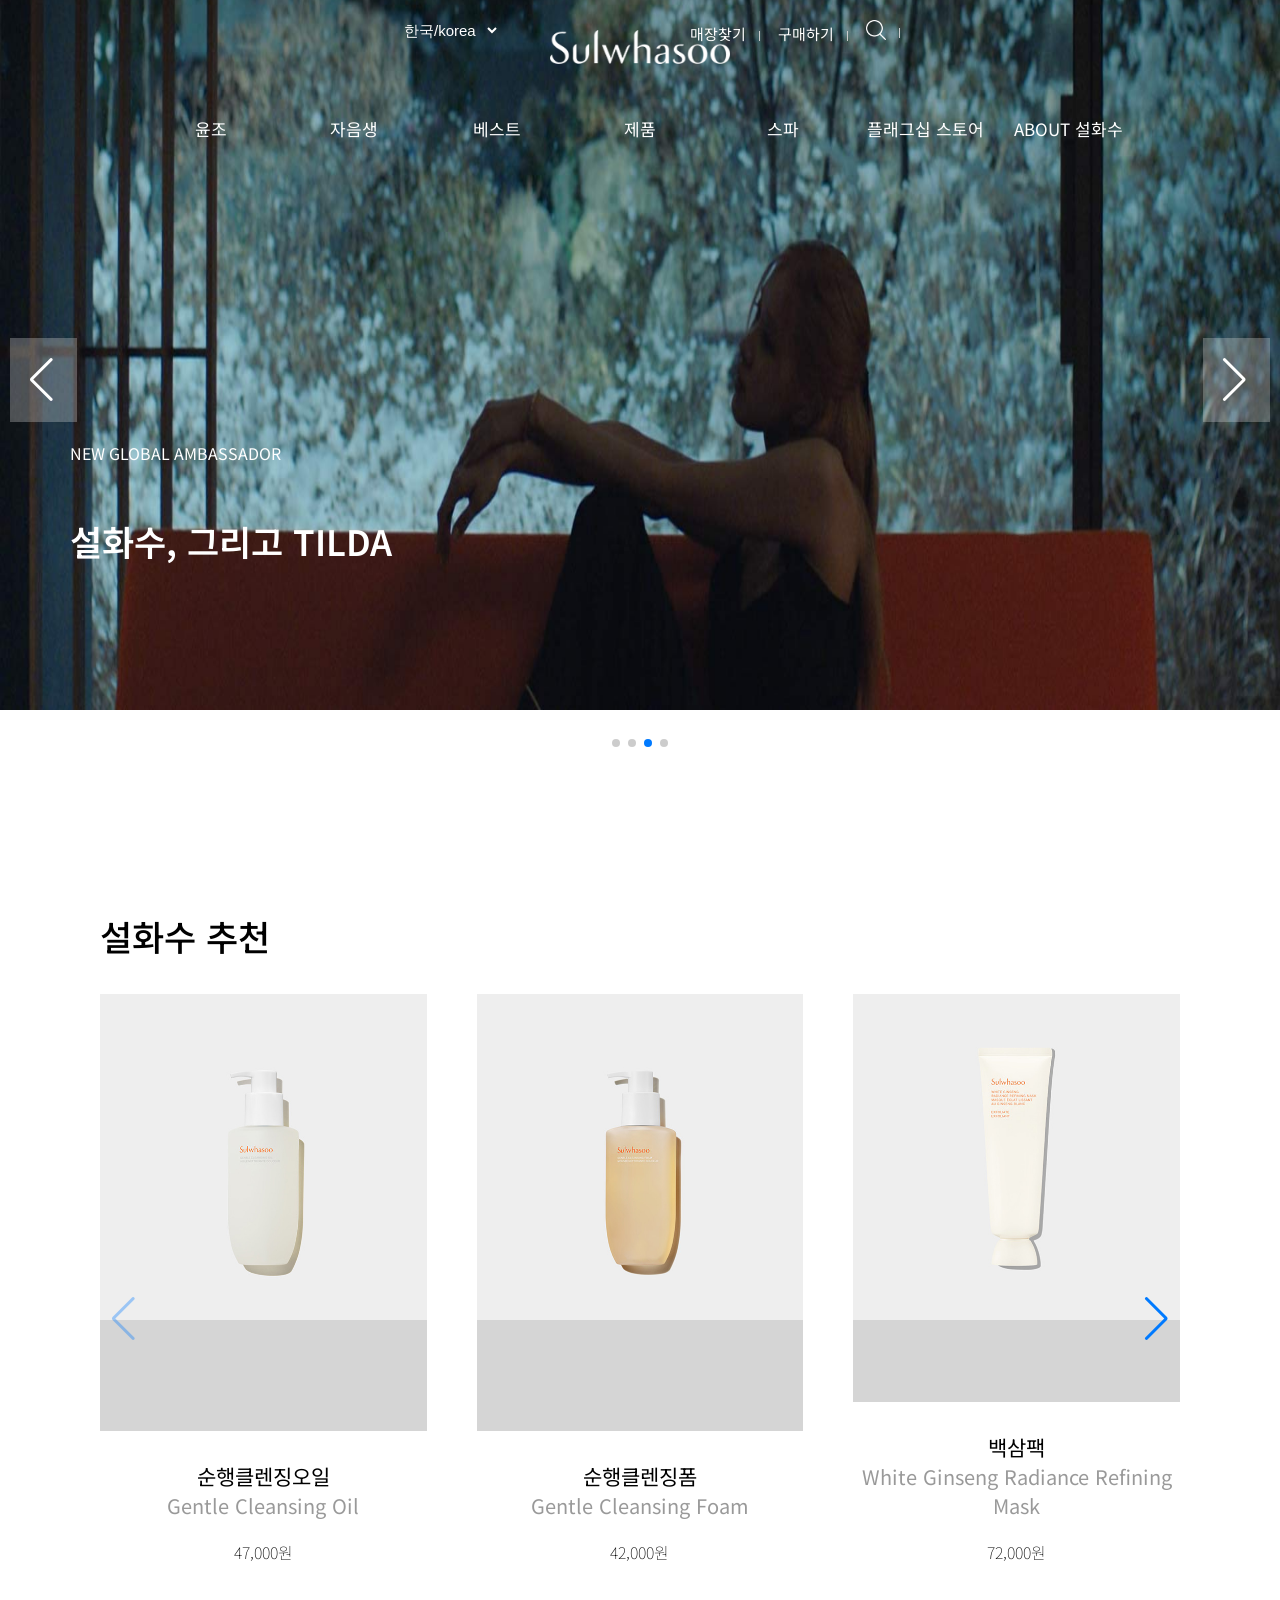
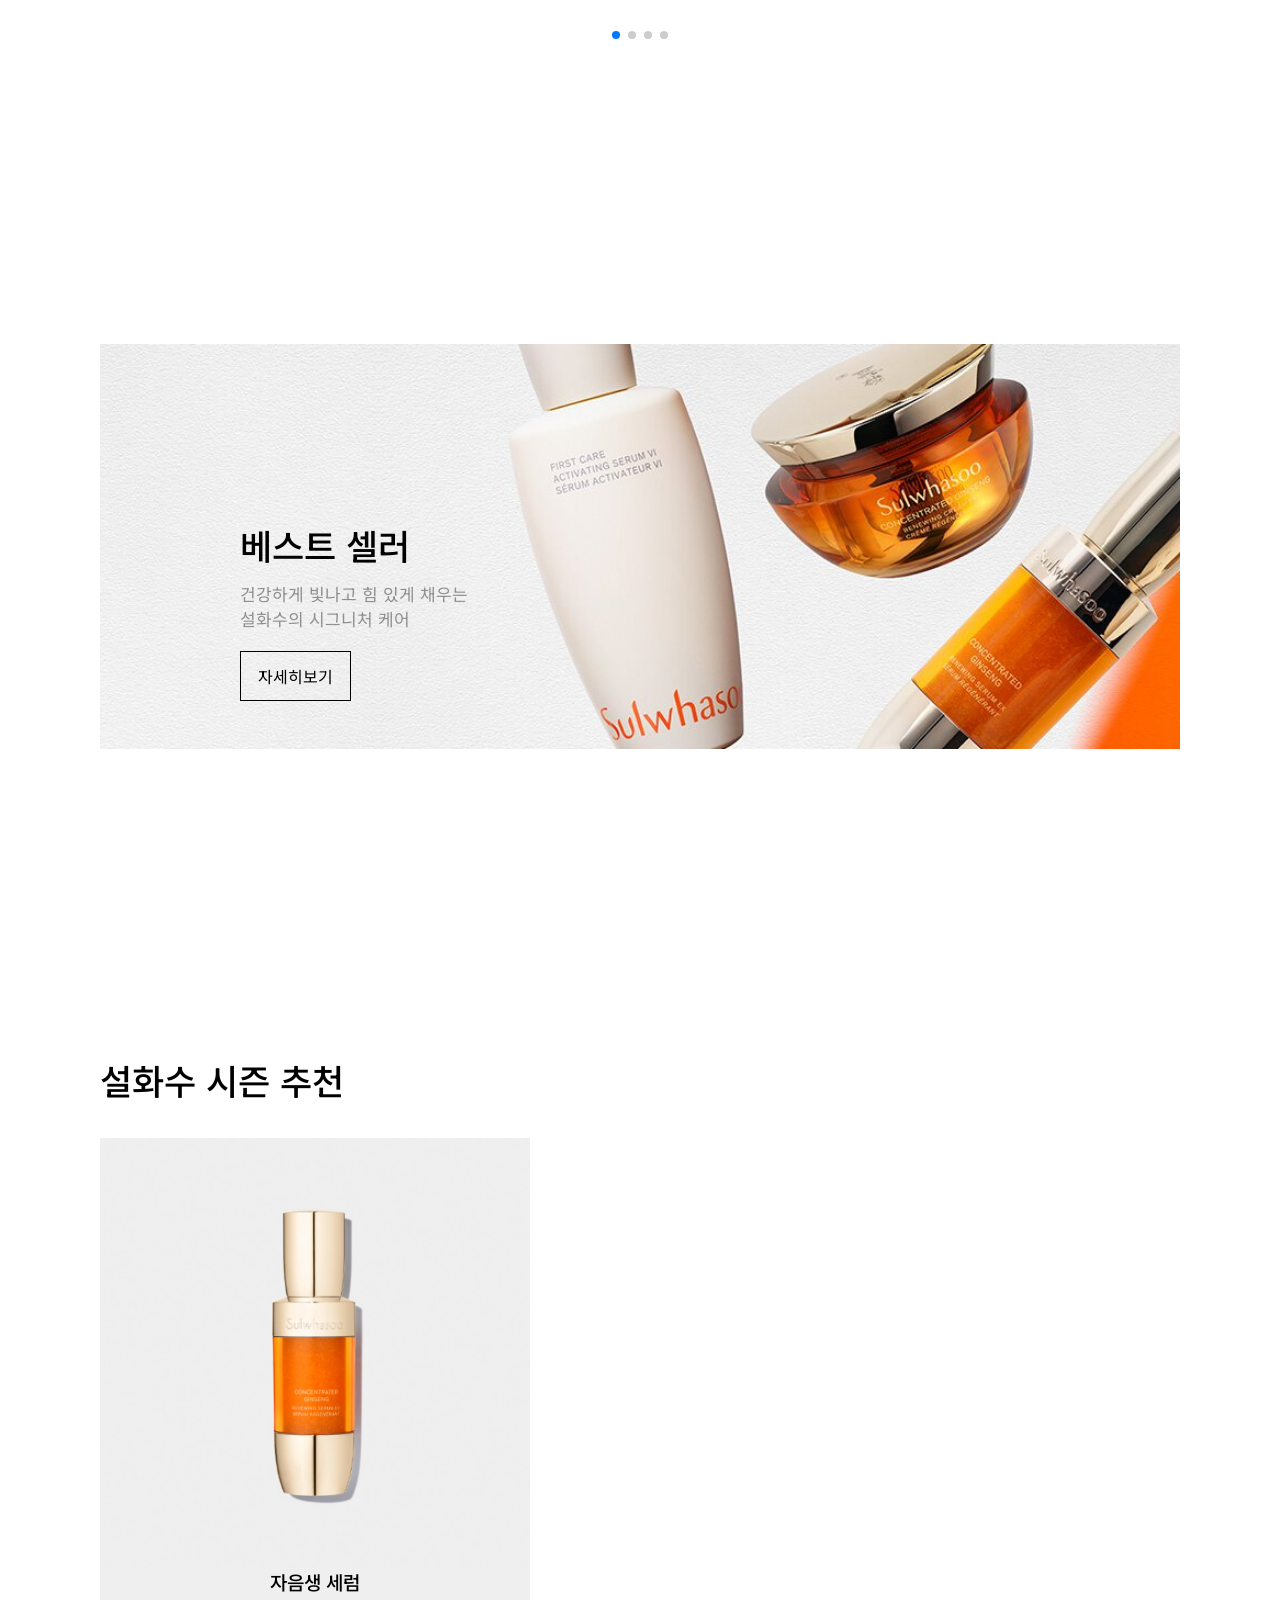
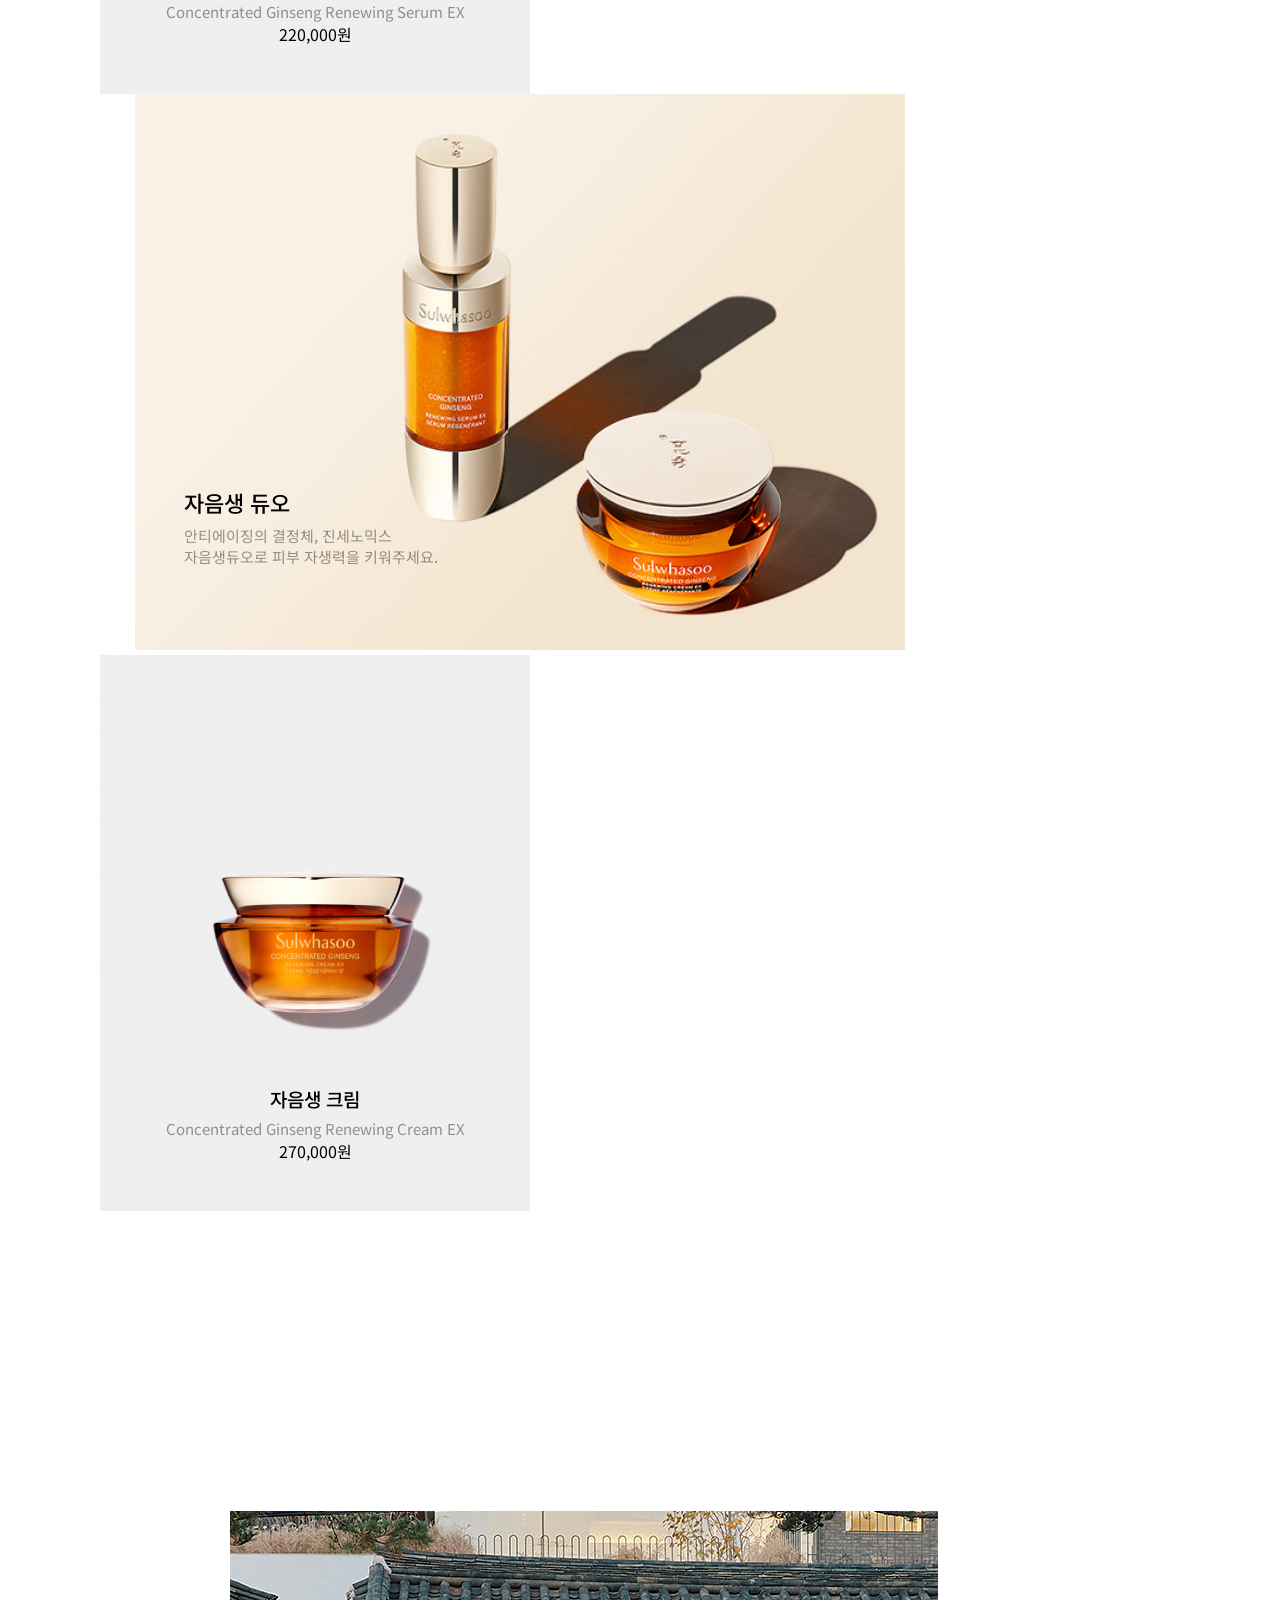
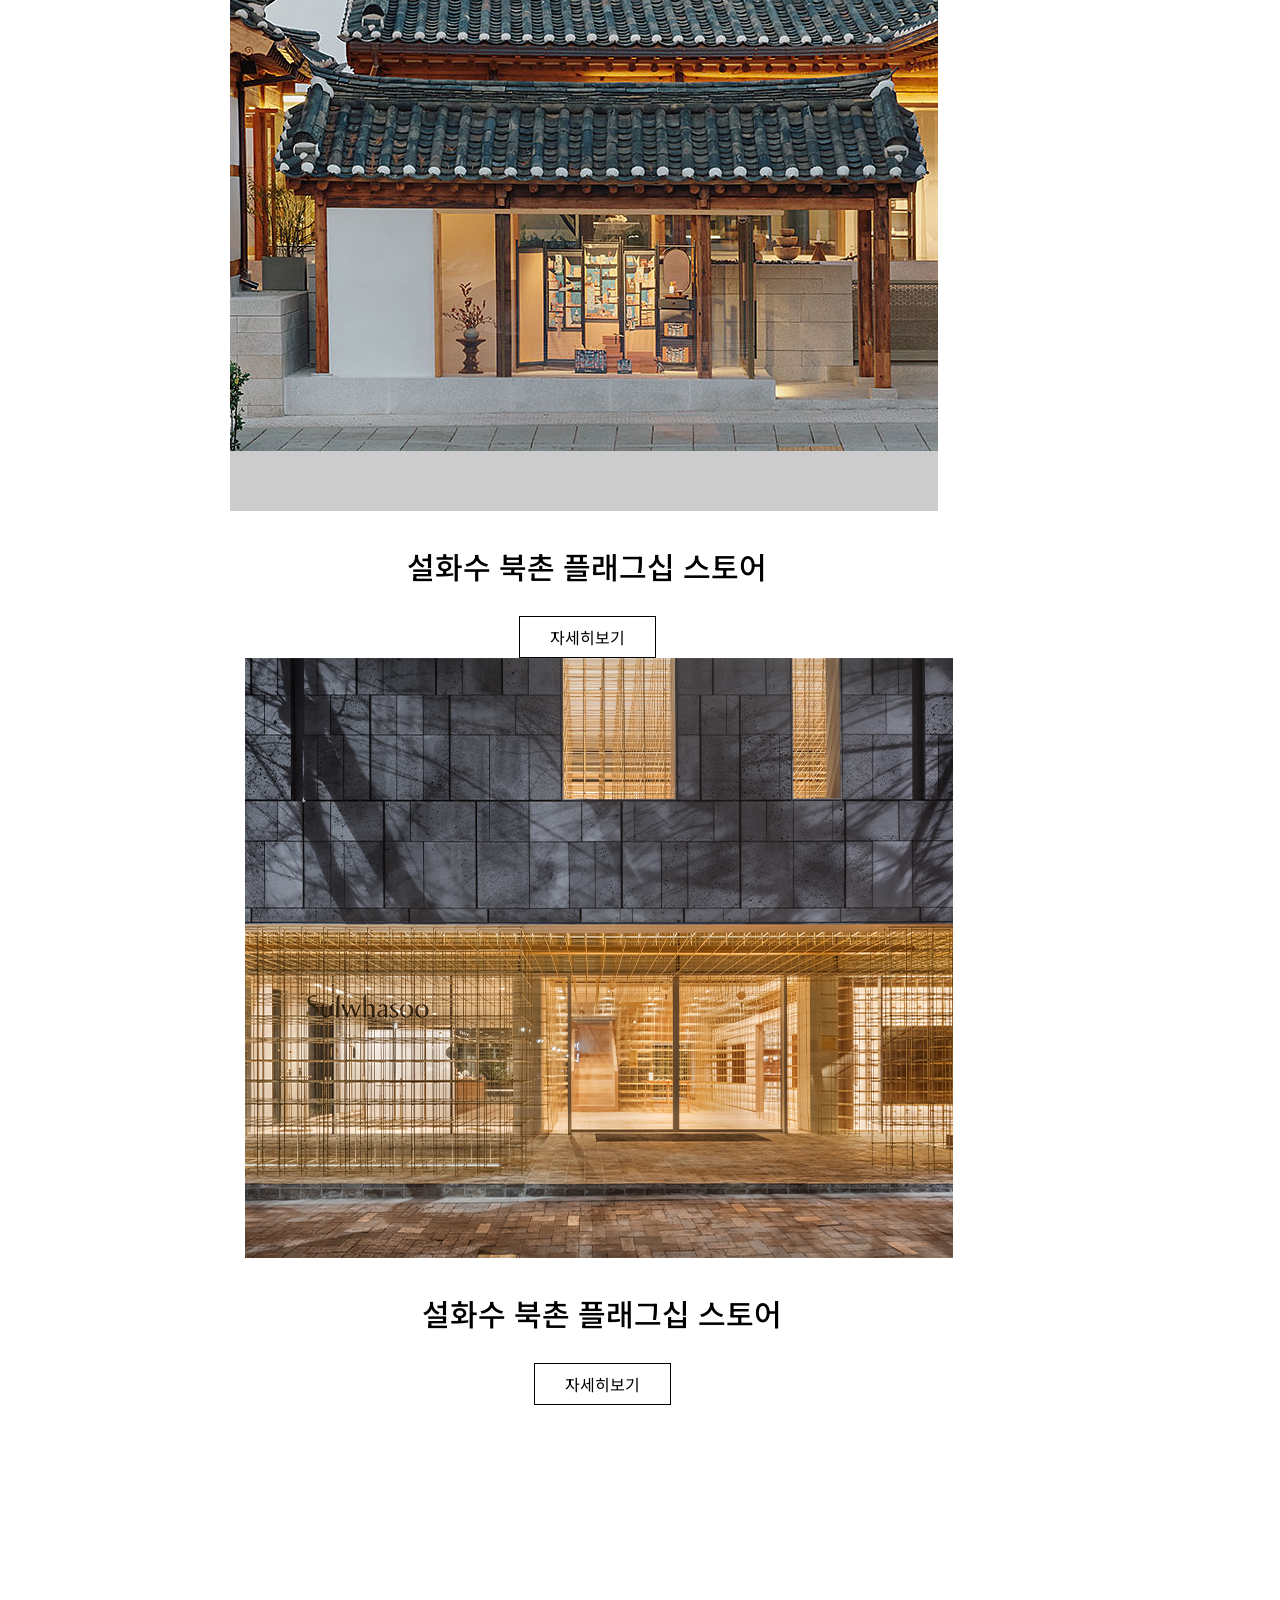
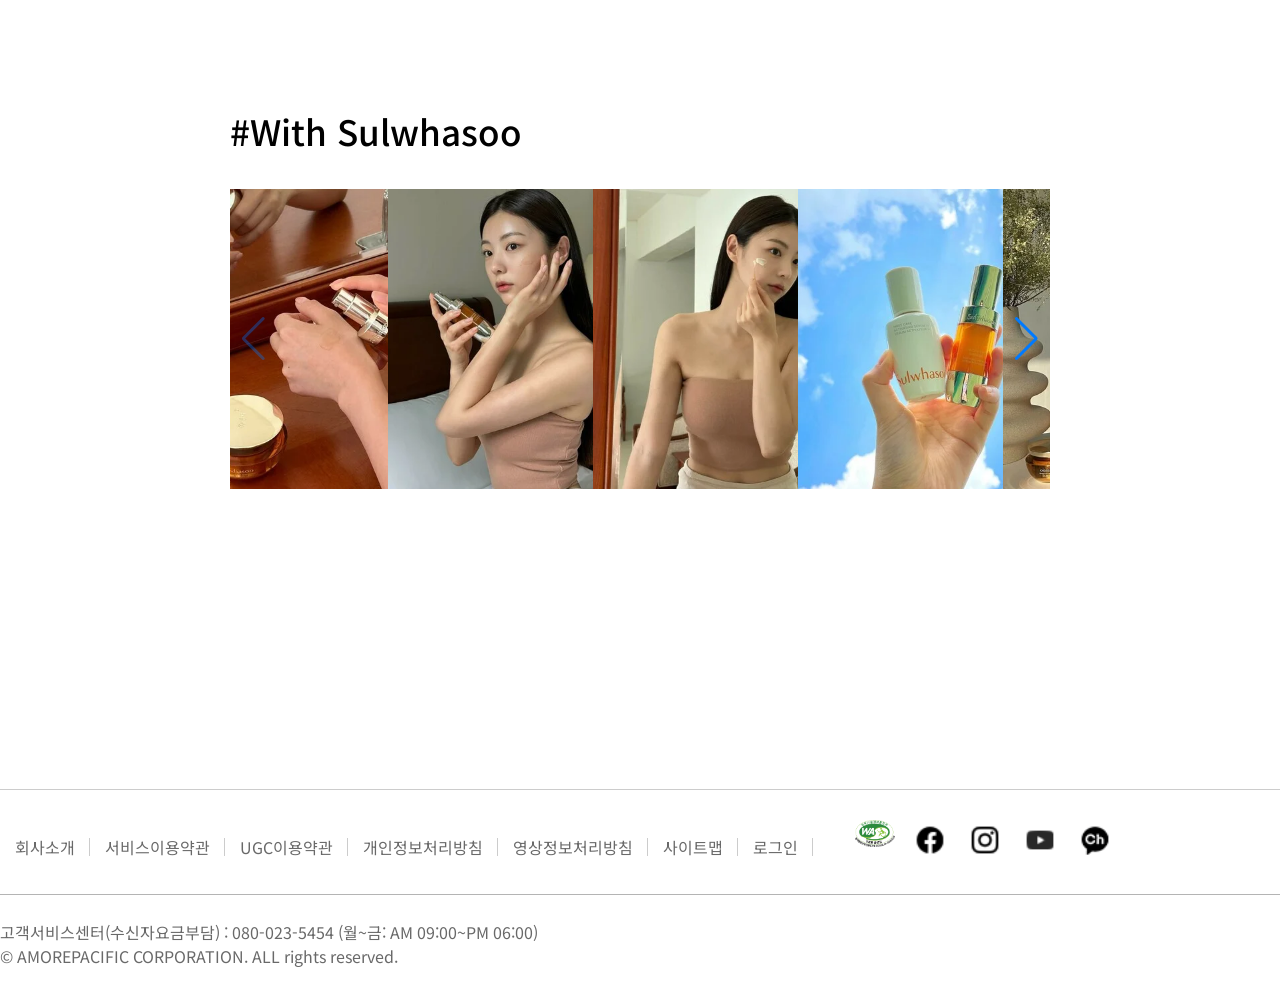
==== commit 10a67b1d: "wow" ====
--- a/index.html
+++ b/index.html
@@ -1,582 +1,587 @@
-<!DOCTYPE html>
-<html lang="ko">
-<head>
-    <meta charset="UTF-8">
-    <meta name="viewport" content="width=device-width, initial-scale=1.0">
-    <title>sulwhasoo</title>
-    <link rel="stylesheet" href="css/reset.css">
-    <link rel="stylesheet" href="css/all.min.css">
-    <link rel="stylesheet" href="css/sulwhasoo.css">
-    <link rel="stylesheet" href="css/sulwhaMobil.css">
-    <link rel="stylesheet" href="https://cdn.jsdelivr.net/npm/swiper@9/swiper-bundle.min.css" />
-
-    <script src="https://cdn.jsdelivr.net/npm/swiper@9/swiper-bundle.min.js"></script>
-    <script src="js/jquery-3.6.3.min.js"></script>
-    <script src="js/jquery-ui.min.js"></script>
-</head>
-<body>
-    <div id="wrap">
-        <header>
-            <div class="inner">
-                <select name="" id="section">
-                    <option value="">한국/korea</option>
-                    <option value="">INTERNATIONAL/ENGLISH</option>
-                    <option value="">中国大陆/中文</option>
-                    <option value="">中國香港/繁體中文</option>
-                    <option value="">Singapore/English</option>
-                    <option value="">Malaysia/English</option>
-                    <option value="">Việt Nam/Tiếng Việt</option>
-                    <option value="">Indonesia/Bahasa Indonesia</option>
-                    <option value="">ประเทศไทย/ไทย</option>
-                    <option value="">USA/English</option>
-                </select>
-                <div class="logo">
-                    <a href="#">
-                        <img src="img/sulwhasoo_white_logo.png" alt="화이트 로고">
-                    </a>
-                </div>
-                
-                <div class="shop">
-                    <a href="#">매장찾기</a>
-                    <a href="#">구매하기</a>
-                    <a href="#" class="search">
-                        <img src="img/reviewico.png" alt="">
-                    </a>
-                </div>
-                
-                <div class="bgGnb"></div>
-                <div class="momenu">
-                    <a href="#" class="mobile">
-                        <i class="fas fa-bars"></i>
-                        <span class="blind">전체메뉴</span>
-                    </a>
-                </div>
-                <nav class="gnb">
-                    <ul class="clear">
-                        <li><a href="#">윤조</a></li>
-                        <li><a href="#">자음생</a></li>
-                        <li><a href="#">베스트</a></li>
-                        <li class="subYes">
-                            <a href="#">제품</a>
-                            <ul class="depth1">
-                                <li><a href="#">스킨케어</a></li>
-                                <li><a href="#">메이크업</a></li>
-                                <li><a href="#">남성</a></li>
-                            </ul>
-                        </li>
-                        <li class="subYes">
-                            <a href="#">스파</a>
-                            <ul class="depth1">
-                                <li><a href="#">소개</a></li>
-                                <li><a href="#">스파 프로그램</a></li>
-                                <li><a href="#">예약</a></li>
-                                <li><a href="#">매장찾기</a></li>
-                            </ul>
-                        </li>
-                        <li class="subYes">
-                            <a href="#">플래그십 스토어</a>
-                            <ul class="depth1 second">
-                                <li><a href="#">설화수 북촌</a></li>
-                                <li><a href="#">설화수 도산</a></li>
-                            </ul>
-                        </li>
-                        <li class="subYes">
-                            <a href="#">ABOUT 설화수</a>
-                            <ul class="depth1 second">
-                                <li>
-                                    <a href="#"><span>브랜드 스토리</span></a> 
-                                </li>
-                                <li>
-                                    <a href="#"><span>브랜드 엠버서더</span></a>
-                                </li>
-                                <li>
-                                    <a href="#"><span>ART</span></a>
-                                </li>
-                                <li>
-                                    <a href="#"><span>HERITAGE</span></a>
-                                </li>
-                            </ul>
-                        </li>   
-                    </ul>
-                </nav>
-            </div>
-        </header>
-        <div class="depthAboutBg"></div>
-<!-- ///header -->
-        <!-- main Swiper -->
-        <div class="swiper mySwiper">
-            <div class="swiper-wrapper swiper-wrapper1">
-                <div class="swiper-slide swiper-slide1">
-                    <img src="img/20230519_final_rose-global-ambassador-2nd-cover_KV_banner_pc.jpg" alt="">
-                    <div class="title">
-                        <p class="stext">SULWHASOO FLAGSHIP STORE</p>
-                        <p class="btext">ROSÉ in BUKCHON</p>
-                    </div>
-                </div>
-                <div class="swiper-slide swiper-slide1">
-                    <img src="img/20230419_final_BRAND-CAMPAIGN-PAGE_main_KV_pc.jpg" alt="">
-                    <div class="title">
-                        <p class="stext">NEW BRAND FILM</p>
-                        <p class="btext">인삼, 아름다움 그리고 설화수</p>
-                    </div>
-                </div>
-                <div class="swiper-slide swiper-slide1">
-                    <img src="img/20230525_final_tilda-swinton_KV_banner_pc.jpg" alt="">
-                    <div class="title">
-                        <p class="stext">NEW GLOBAL AMBASSADOR</p>
-                        <p class="btext">설화수, 그리고 TILDA</p>
-                    </div>
-                </div>
-                <div class="swiper-slide swiper-slide1">
-                    <img src="img/20220301_final_FIRST-CARE-ACTIVATING-SERUM-VI_main_KV_pc.jpg" alt="">
-                    <div class="title">
-                        <p class="stext">SULWHASOO FIRST CARE ACTIVATING SERUM VI</p>
-                        <p class="btext">윤조에센스 6세대</p>
-                    </div>
-                </div>
-                
-            </div>
-            <div class="button">
-                <a class="swiper-button-next"></a>
-                <a class="swiper-button-prev"></a>
-            </div>
-            <div class="swiper-pagination"></div>
-        </div>
-        <div class="gnbBg"></div>
-
-        <div class="contents">
-<!-- box1 -->
-            <div class="box1">
-                    <h2>설화수 추천</h2>
-<!-- box1 -Swiper -->
-                    <div class="swiper Swiper2">
-                        <div class="swiper-wrapper">
-                            <div class="swiper-slide swiper-slide2">
-                               <img src="img/sul01.jpg" alt="">
-                                <div class="title">
-                                    <p>순행클렌징오일</p>
-                                    <p class="text">Gentle Cleansing Oil</p>
-                                    <p class="price">47,000원</p>
-                                </div>
-                            </div>
-
-                            <div class="swiper-slide swiper-slide2">
-                                <img src="img/sul02.jpg" alt="">
-                                <div class="title">
-                                    <p>순행클렌징폼</p>
-                                    <p class="text">Gentle Cleansing Foam</p>
-                                    <p class="price">42,000원</p>
-                                </div>
-                            </div>
-
-                            <div class="swiper-slide swiper-slide2">
-                                <img src="img/sul03.jpg" alt="">
-                                <div class="title">
-                                    <p>백삼팩</p>
-                                    <p class="text">White Ginseng Radiance Refining Mask</p>
-                                    <p class="price">72,000원</p>
-                                </div>
-                            </div>
-                            <div class="swiper-slide swiper-slide2">
-                                <img src="img/sul04.jpg" alt="">
-                                <div class="title">
-                                    <p>윤조에센스 6세대</p>
-                                    <p class="text">First Care Activating Serum VI</p>
-                                    <p class="price">140,000원</p>
-                                </div>
-                            </div>
-                            <div class="swiper-slide swiper-slide2">
-                                <img src="img/sul05.jpg" alt="">
-                                <div class="title">
-                                    <p>자음생크림</p>
-                                    <p class="text">Concentrated Ginseng Renewing Cream EX</p>
-                                    <p class="price">270,000원</p>
-                                </div>
-                            </div>
-                            <div class="swiper-slide swiper-slide2">
-                                <img src="img/sul06.jpg" alt="">
-                                <div class="title">
-                                    <p>자음생세럼</p>
-                                    <p class="text">Concentrated Ginseng Renewing Serum EX</p>
-                                    <p class="price">220,000원</p>
-                                </div>
-                            </div>
-                        </div>
-                        <div class="button">
-                            <a class="swiper-button-next"></a>
-                            <a class="swiper-button-prev"></a>
-                        </div>
-                        <div class="swiper-pagination"></div>
-                    </div>
-
-<!-- mobbox1 swiper -->
-                <div class="mobox1">
-                    <div class="cont">
-                        <img src="img/sul01.jpg" alt="">
-                         <div class="text">
-                             <p>순행클렌징오일</p>
-                             <p class="t1">Gentle Cleansing Oil</p>
-                             <p class="pr">47,000원</p>
-                         </div>
-                     </div>
-                     <div class="cont">
-                        <img src="img/sul02.jpg" alt="">
-                        <div class="text">
-                            <p>순행클렌징폼</p>
-                            <p class="t1">Gentle Cleansing Foam</p>
-                            <p class="pr">42,000원</p>
-                        </div>
-                    </div>
-
-                    <div class="cont">
-                        <img src="img/sul03.jpg" alt="">
-                        <div class="text">
-                            <p>백삼팩</p>
-                            <p class="t1">White Ginseng Radiance Refining Mask</p>
-                            <p class="pr">72,000원</p>
-                        </div>
-                    </div>
-                    <div class="cont">
-                        <img src="img/sul04.jpg" alt="">
-                        <div class="text">
-                            <p>윤조에센스 6세대</p>
-                            <p class="t1">First Care Activating Serum VI</p>
-                            <p class="pr">140,000원</p>
-                        </div>
-                    </div>
-                    <div class="cont">
-                        <img src="img/sul05.jpg" alt="">
-                        <div class="text">
-                            <p>자음생크림</p>
-                            <p class="t1">Concentrated Ginseng Renewing Cream EX</p>
-                            <p class="pr">270,000원</p>
-                        </div>
-                    </div>
-                    <div class="cont">
-                        <img src="img/sul06.jpg" alt="">
-                        <div class="text">
-                            <p>자음생세럼</p>
-                            <p class="t1">Concentrated Ginseng Renewing Serum EX</p>
-                            <p class="pr">220,000원</p>
-                        </div>
-                    </div>
-                </div>
-
-
-            </div>
-
-<!-- box-2 -->
-                <div class="box2">
-                    <a href="https://www.sulwhasoo.com/kr/ko/best/best-seller.html">
-                        <img src="img/sulwhasoo_main_bestseller_ta_230309.jpg" alt="">
-                    </a>
-                        <figure>
-                            <img src="img/sulwhasoo_main_bestseller_mo_230309.jpg" alt="">
-                        </figure>
-                    <div class="title">
-                        <p class="big">베스트 셀러</p>
-                        <p class="small">건강하게 빛나고 힘 있게 채우는 <br>설화수의 시그니처 케어</p>
-                        <a href="#">자세히보기</a>
-                    </div>
-                </div>
-
-<!-- box-3 -->
-                <div class="box3">
-                    <h2>설화수 시즌 추천</h2>
-                    <div class="cont clear">
-                        <div class="cont1">
-                            <img src="img/sul06.jpg" alt="">
-                            <div class="title">
-                                <a href="https://www.sulwhasoo.com/kr/ko/products/concentrated-ginseng-renewing-serum.html">
-                                    <p class="big">자음생 세럼</p>
-                                    <p class="small">Concentrated Ginseng Renewing Serum EX</p>
-                                    <p class="price">220,000원</p>
-                                </a>
-                            </div>
-                        </div>
-                        <div class="cont2">
-                            <img src="img/sulcont2.jpg" alt="">
-                            <div class="title">
-                                <p class="big">자음생 듀오</p>
-                                <p class="small">안티에이징의 결정체, 진세노믹스 <br> 자음생듀오로 피부 자생력을 키워주세요.</p>
-                            </div>
-                        </div>
-                        <div class="cont1">
-                            <img src="img/sul05.jpg" alt="">
-                            <a href="https://www.sulwhasoo.com/kr/ko/products/concentrated-ginseng-renewing-cream-ex.html">
-                                <div class="title">
-                                    <p class="big">자음생 크림</p>
-                                    <p class="small">Concentrated Ginseng Renewing Cream EX</p>
-                                    <p class="price">270,000원</p>
-                                </div>
-                            </a>
-                        </div>
-                        
-                    </div>
-                </div>
-        </div>
-<!-- section -->
-        <section class="clear">
-                <div class="left">
-                    <a href="#">
-                    <img src="img/sulLeft.jpg" alt="sulLeft">
-                    <div class="title">
-                        <p class="text">설화수 북촌 플래그십 스토어</p>
-                        <a href="#"><span>자세히보기</span></a>
-                    </div>
-                    </a>
-                </div>
-                <div class="right">
-                   <a href="#"> 
-                    <img src="img/sulRight.jpg" alt="sulRight">
-                    <div class="title">
-                        <p class="text">설화수 북촌 플래그십 스토어</p>
-                        <a href="#"><span>자세히보기</span></a>
-                    </div>
-                   </a> 
-                </div>
-        </section>
-<!-- review -->
-        <div class="review">
-            <div class="list">
-                <h2>#With Sulwhasoo</h2>
-    <!-- Swiper3 -->
-                <div class="swiper Swiper3">
-                    <div class="swiper-wrapper">
-                        <div class="swiper-slide">
-                            <div class="bg">
-                                <a href="#">
-                                    <img src="img/review1.webp" alt="review1">
-                                </a>
-                            </div>
-                            <div class="review_text">
-                                <a href="#">
-                                    <img src="img/reviewico.png" alt="reviewico">
-                                </a>
-                            </div>
-                        </div>
-                        <div class="swiper-slide">
-                            <div class="bg">
-                                <a href="#">
-                                    <img src="img/review2.webp" alt="review2">
-                                </a>
-                            </div>
-                            <div class="review_text">
-                                <a href="#">
-                                    <img src="img/reviewico.png" alt="reviewico">
-                                </a>
-                            </div>
-                        </div>
-                        <div class="swiper-slide">
-                            <div class="bg">
-                                <a href="#">
-                                    <img src="img/review3.webp" alt="review3">
-                                </a>
-                            </div>
-                            <div class="review_text">
-                                <a href="#">
-                                    <img src="img/reviewico.png" alt="reviewico">
-                                </a>
-                            </div>
-                        </div>
-                        <div class="swiper-slide">
-                            <div class="bg">
-                                <a href="#">
-                                    <img src="img/review4.webp" alt="review4">
-                                </a>
-                            </div>
-                            <div class="review_text">
-                                <a href="#">
-                                    <img src="img/reviewico.png" alt="reviewico">
-                                </a>
-                            </div>
-                        </div>
-                        <div class="swiper-slide">
-                            <div class="bg">
-                                <a href="#">
-                                    <img src="img/review5.webp" alt="review5">
-                                </a>
-                            </div>
-                            <div class="review_text">
-                                <a href="#">
-                                    <img src="img/reviewico.png" alt="reviewico">
-                                </a>
-                            </div>
-                        </div>
-                        <div class="swiper-slide">
-                            <div class="bg">
-                                <a href="#">
-                                    <img src="img/review6.webp" alt="review6">
-                                </a>
-                            </div>
-                            <div class="review_text">
-                                <a href="#">
-                                    <img src="img/reviewico.png" alt="reviewico">
-                                </a>
-                            </div>
-                        </div>
-                        <div class="swiper-slide">
-                            <div class="bg">
-                                <a href="#">
-                                    <img src="img/review7.webp" alt="review7">
-                                </a>
-                            </div>
-                            <div class="review_text">
-                                <a href="#">
-                                    <img src="img/reviewico.png" alt="reviewico">
-                                </a>
-                            </div>
-                        </div>
-                        <div class="swiper-slide">
-                            <div class="bg">
-                                <a href="#">
-                                    <img src="img/review8.webp" alt="review8">
-                                </a>
-                            </div>
-                            <div class="review_text">
-                                <a href="#">
-                                    <img src="img/reviewico.png" alt="reviewico">
-                                </a>
-                            </div>
-                        </div> 
-                    </div>
-                        <div class="button">
-                            <a class="swiper-button-next"></a>
-                            <a class="swiper-button-prev"></a>
-                        </div>
-                </div>
-               
-            </div>
-        </div>
-    </div>
-
-<!-- footer -->
-    <footer>
-        <div class="bottom">
-            <nav class="gnb clear">
-                <div class="list clear">
-                    <ul class="left clear">
-                        <li><a href="#">회사소개</a></li>
-                        <li><a href="#">서비스이용약관</a></li>
-                        <li><a href="#">UGC이용약관</a></li>
-                        <li><a href="#"><strong>개인정보처리방침</strong></a></li>
-                        <li><a href="#">영상정보처리방침</a></li>
-                        <li><a href="#">사이트맵</a></li>
-                        <li><a href="#">로그인</a></li>
-                    </ul>
-                    <ul class="right clear">
-                        <li>
-                            <a href="#">
-                                <img src="img/footer.png" alt="">
-                            </a>
-                        </li>
-                        <li>
-                            <a href="#">
-                                <img src="img/facebookLogo.png" alt="">
-                            </a>
-                        </li>
-                        <li>
-                            <a href="#">
-                                <img src="img/instaLogo.png" alt="">
-                            </a>
-                        </li>
-                        <li>
-                            <a href="#">
-                                <img src="img/youtubeLogo.png" alt="">
-                            </a>
-                        </li>
-                        <li>
-                            <a href="#">
-                                <img src="img/kakaoChannelLogo.png" alt="">
-                            </a>
-                        </li>
-                    </ul>
-                </div>
-            </nav>
-            <div class="title">
-                <p>고객서비스센터(수신자요금부담) : 080-023-5454
-                    (월~금: AM 09:00~PM 06:00)</p>
-                <p>&copy; AMOREPACIFIC CORPORATION. ALL rights reserved.</p>
-            </div>
-        </div>
-    </footer>
-
-        
-    
-<!--  /* swiper1 */ -->
-    <!-- Initialize Swiper -->
-  <script>
-    let swiper1 = new Swiper(".mySwiper", {
-      spaceBetween: 30,
-      centeredSlides: true,
-      autoplay: {
-        delay: 2500,
-        disableOnInteraction: false,
-      },
-      loop:true,
-      pagination: {
-        el: ".swiper-pagination",
-        clickable: true,
-      },
-      navigation: {
-        nextEl: ".swiper-button-next",
-        prevEl: ".swiper-button-prev",
-      },
-    });
-  </script>
-
-<!-- swiper 2 -->
-    <script>
-        let swiper2 = new Swiper(".Swiper2", {
-        slidesPerView: 3,
-        spaceBetween: 10,
-        navigation: {
-            nextEl: ".swiper-button-next",
-            prevEl: ".swiper-button-prev",
-          },
-        pagination: {
-            el: ".swiper-pagination",
-            clickable: true,
-        },
-        
-        breakpoints: {
-        
-        500: {
-          slidesPerView: 1,  //브라우저가 768보다 클 때
-          spaceBetween: 40,
-        },
-        800: {
-          slidesPerView: 3,  //브라우저가 1024보다 클 때
-          spaceBetween: 50,
-        },
-      },
-        });
-    </script>
-
-<!--Swiper3 /review-->
-<script>
-    let swiper3 = new Swiper('.Swiper3', {
-      slidesPerView: 4,
-      direction: getDirection(),
-      navigation: {
-        nextEl: '.swiper-button-next',
-        prevEl: '.swiper-button-prev',
-      },
-      on: {
-        resize: function () {
-          swiper.changeDirection(getDirection());
-        },
-      },
-    });
-
-    function getDirection() {
-      var windowWidth = window.innerWidth;
-      var direction = window.innerWidth <= 760 ? 'vertical' : 'horizontal';
-
-      return direction;
-    }
-  </script>
-
-<script src="js/sulwhasoo.js"></script>
-</body>
+<!DOCTYPE html>
+<html lang="ko">
+<head>
+    <meta charset="UTF-8">
+    <meta name="viewport" content="width=device-width, initial-scale=1.0">
+    <title>sulwhasoo</title>
+    <link rel="stylesheet" href="css/reset.css">
+    <link rel="stylesheet" href="css/all.min.css">
+    <link rel="stylesheet" href="css/sulwhasoo.css">
+    <link rel="stylesheet" href="css/sulwhaMobil.css">
+    <link rel="stylesheet" href="https://cdn.jsdelivr.net/npm/swiper@9/swiper-bundle.min.css" />
+
+    <script src="https://cdn.jsdelivr.net/npm/swiper@9/swiper-bundle.min.js"></script>
+    <script src="js/jquery-3.6.3.min.js"></script>
+    <script src="js/jquery-ui.min.js"></script>
+</head>
+<body>
+    <div id="wrap">
+        <header>
+            <div class="inner">
+                <select name="" id="section">
+                    <option value="">한국/korea</option>
+                    <option value="">INTERNATIONAL/ENGLISH</option>
+                    <option value="">中国大陆/中文</option>
+                    <option value="">中國香港/繁體中文</option>
+                    <option value="">Singapore/English</option>
+                    <option value="">Malaysia/English</option>
+                    <option value="">Việt Nam/Tiếng Việt</option>
+                    <option value="">Indonesia/Bahasa Indonesia</option>
+                    <option value="">ประเทศไทย/ไทย</option>
+                    <option value="">USA/English</option>
+                </select>
+                <div class="logo">
+                    <a href="#">
+                        <img src="img/sulwhasoo_white_logo.png" alt="화이트 로고">
+                    </a>
+                </div>
+                
+                <div class="shop">
+                    <a href="#">매장찾기</a>
+                    <a href="#">구매하기</a>
+                    <a href="#" class="search">
+                        <img src="img/reviewico.png" alt="">
+                    </a>
+                </div>
+                
+                <div class="bgGnb"></div>
+                <div class="momenu">
+                    <a href="#" class="mobile">
+                        <i class="fas fa-bars"></i>
+                        <span class="blind">전체메뉴</span>
+                    </a>
+                </div>
+                <nav class="gnb">
+                    <ul class="clear">
+                        <li><a href="#">윤조</a></li>
+                        <li><a href="#">자음생</a></li>
+                        <li><a href="#">베스트</a></li>
+                        <li class="subYes">
+                            <a href="#">제품</a>
+                            <ul class="depth1">
+                                <li><a href="#">스킨케어</a></li>
+                                <li><a href="#">메이크업</a></li>
+                                <li><a href="#">남성</a></li>
+                            </ul>
+                        </li>
+                        <li class="subYes">
+                            <a href="#">스파</a>
+                            <ul class="depth1">
+                                <li><a href="#">소개</a></li>
+                                <li><a href="#">스파 프로그램</a></li>
+                                <li><a href="#">예약</a></li>
+                                <li><a href="#">매장찾기</a></li>
+                            </ul>
+                        </li>
+                        <li class="subYes">
+                            <a href="#">플래그십 스토어</a>
+                            <ul class="depth1 second">
+                                <li><a href="#">설화수 북촌</a></li>
+                                <li><a href="#">설화수 도산</a></li>
+                            </ul>
+                        </li>
+                        <li class="subYes">
+                            <a href="#">ABOUT 설화수</a>
+                            <ul class="depth1 second">
+                                <li>
+                                    <a href="#"><span>브랜드 스토리</span></a> 
+                                </li>
+                                <li>
+                                    <a href="#"><span>브랜드 엠버서더</span></a>
+                                </li>
+                                <li>
+                                    <a href="#"><span>ART</span></a>
+                                </li>
+                                <li>
+                                    <a href="#"><span>HERITAGE</span></a>
+                                </li>
+                            </ul>
+                        </li>   
+                    </ul>
+                </nav>
+            </div>
+        </header>
+        <div class="depthAboutBg"></div>
+<!-- ///header -->
+        <!-- main Swiper -->
+        <div class="swiper mySwiper">
+            <div class="swiper-wrapper swiper-wrapper1">
+                <div class="swiper-slide swiper-slide1">
+                    
+                    <div class="title">
+                        <p class="stext">SULWHASOO FLAGSHIP STORE</p>
+                        <p class="btext">ROSÉ in BUKCHON</p>
+                    </div>
+                </div>
+                <div class="swiper-slide swiper-slide22">
+        
+                    <div class="title">
+                        <p class="stext">NEW BRAND FILM</p>
+                        <p class="btext">인삼, 아름다움 그리고 설화수</p>
+                    </div>
+                </div>
+                <div class="swiper-slide swiper-slide3">
+                    
+                    <div class="title">
+                        <p class="stext">NEW GLOBAL AMBASSADOR</p>
+                        <p class="btext">설화수, 그리고 TILDA</p>
+                    </div>
+                </div>
+                <div class="swiper-slide swiper-slide4">
+                   
+                    <div class="title">
+                        <p class="stext">SULWHASOO FIRST CARE ACTIVATING SERUM VI</p>
+                        <p class="btext">윤조에센스 6세대</p>
+                    </div>
+                </div>
+                
+            </div>
+            <div class="button">
+                <a class="swiper-button-next"></a>
+                <a class="swiper-button-prev"></a>
+            </div>
+            <div class="swiper-pagination"></div>
+        </div>
+        <div class="gnbBg"></div>
+
+        <div class="contents">
+<!-- box1 -->
+            <div class="box1">
+                    <h2>설화수 추천</h2>
+<!-- box1 -Swiper -->
+                    <div class="swiper Swiper2">
+                        <div class="swiper-wrapper swiper-wrapper2">
+                            <div class="swiper-slide swiper-slide2">
+                               <img src="img/sul01.jpg" alt="">
+                                <div class="title">
+                                    <p>순행클렌징오일</p>
+                                    <p class="text">Gentle Cleansing Oil</p>
+                                    <p class="price">47,000원</p>
+                                </div>
+                            </div>
+
+                            <div class="swiper-slide swiper-slide2">
+                                <img src="img/sul02.jpg" alt="">
+                                <div class="title">
+                                    <p>순행클렌징폼</p>
+                                    <p class="text">Gentle Cleansing Foam</p>
+                                    <p class="price">42,000원</p>
+                                </div>
+                            </div>
+
+                            <div class="swiper-slide swiper-slide2">
+                                <img src="img/sul03.jpg" alt="">
+                                <div class="title">
+                                    <p>백삼팩</p>
+                                    <p class="text">White Ginseng Radiance Refining Mask</p>
+                                    <p class="price">72,000원</p>
+                                </div>
+                            </div>
+                            <div class="swiper-slide swiper-slide2">
+                                <img src="img/sul04.jpg" alt="">
+                                <div class="title">
+                                    <p>윤조에센스 6세대</p>
+                                    <p class="text">First Care Activating Serum VI</p>
+                                    <p class="price">140,000원</p>
+                                </div>
+                            </div>
+                            <div class="swiper-slide swiper-slide2">
+                                <img src="img/sul05.jpg" alt="">
+                                <div class="title">
+                                    <p>자음생크림</p>
+                                    <p class="text">Concentrated Ginseng Renewing Cream EX</p>
+                                    <p class="price">270,000원</p>
+                                </div>
+                            </div>
+                            <div class="swiper-slide swiper-slide2">
+                                <img src="img/sul06.jpg" alt="">
+                                <div class="title">
+                                    <p>자음생세럼</p>
+                                    <p class="text">Concentrated Ginseng Renewing Serum EX</p>
+                                    <p class="price">220,000원</p>
+                                </div>
+                            </div>
+                        </div>
+                        <div class="button">
+                            <a class="swiper-button-next"></a>
+                            <a class="swiper-button-prev"></a>
+                        </div>
+                        <div class="swiper-pagination"></div>
+                    </div>
+
+<!-- mobbox1 swiper -->
+                <div class="mobox1">
+                    <div class="cont">
+                        <img src="img/sul01.jpg" alt="">
+                         <div class="text">
+                             <p>순행클렌징오일</p>
+                             <p class="t1">Gentle Cleansing Oil</p>
+                             <p class="pr">47,000원</p>
+                         </div>
+                     </div>
+                     <div class="cont">
+                        <img src="img/sul02.jpg" alt="">
+                        <div class="text">
+                            <p>순행클렌징폼</p>
+                            <p class="t1">Gentle Cleansing Foam</p>
+                            <p class="pr">42,000원</p>
+                        </div>
+                    </div>
+
+                    <div class="cont">
+                        <img src="img/sul03.jpg" alt="">
+                        <div class="text">
+                            <p>백삼팩</p>
+                            <p class="t1">White Ginseng Radiance Refining Mask</p>
+                            <p class="pr">72,000원</p>
+                        </div>
+                    </div>
+                    <div class="cont">
+                        <img src="img/sul04.jpg" alt="">
+                        <div class="text">
+                            <p>윤조에센스 6세대</p>
+                            <p class="t1">First Care Activating Serum VI</p>
+                            <p class="pr">140,000원</p>
+                        </div>
+                    </div>
+                    <div class="cont">
+                        <img src="img/sul05.jpg" alt="">
+                        <div class="text">
+                            <p>자음생크림</p>
+                            <p class="t1">Concentrated Ginseng Renewing Cream EX</p>
+                            <p class="pr">270,000원</p>
+                        </div>
+                    </div>
+                    <div class="cont">
+                        <img src="img/sul06.jpg" alt="">
+                        <div class="text">
+                            <p>자음생세럼</p>
+                            <p class="t1">Concentrated Ginseng Renewing Serum EX</p>
+                            <p class="pr">220,000원</p>
+                        </div>
+                    </div>
+                </div>
+
+
+            </div>
+
+<!-- box-2 -->
+                <div class="box2">
+                    <a href="https://www.sulwhasoo.com/kr/ko/best/best-seller.html">
+                        <img src="img/sulwhasoo_main_bestseller_ta_230309.jpg" alt="">
+                    </a>
+                        <figure>
+                            <img src="img/sulwhasoo_main_bestseller_mo_230309.jpg" alt="">
+                        </figure>
+                    <div class="title">
+                        <p class="big">베스트 셀러</p>
+                        <p class="small">건강하게 빛나고 힘 있게 채우는 <br>설화수의 시그니처 케어</p>
+                        <a href="#">자세히보기</a>
+                    </div>
+                </div>
+
+<!-- box-3 -->
+                <div class="box3">
+                    <h2>설화수 시즌 추천</h2>
+                    <div class="cont clear">
+                        <div class="cont1">
+                            <img src="img/sul06.jpg" alt="">
+                            <div class="title">
+                                <a href="https://www.sulwhasoo.com/kr/ko/products/concentrated-ginseng-renewing-serum.html">
+                                    <p class="big">자음생 세럼</p>
+                                    <p class="small">Concentrated Ginseng Renewing Serum EX</p>
+                                    <p class="price">220,000원</p>
+                                </a>
+                            </div>
+                        </div>
+                        <div class="cont2">
+                            <img src="img/sulcont2.jpg" alt="">
+                            <div class="title">
+                                <p class="big">자음생 듀오</p>
+                                <p class="small">안티에이징의 결정체, 진세노믹스 <br> 자음생듀오로 피부 자생력을 키워주세요.</p>
+                            </div>
+                        </div>
+                        <div class="cont1">
+                            <img src="img/sul05.jpg" alt="">
+                            <a href="https://www.sulwhasoo.com/kr/ko/products/concentrated-ginseng-renewing-cream-ex.html">
+                                <div class="title">
+                                    <p class="big">자음생 크림</p>
+                                    <p class="small">Concentrated Ginseng Renewing Cream EX</p>
+                                    <p class="price">270,000원</p>
+                                </div>
+                            </a>
+                        </div>
+                        
+                    </div>
+                </div>
+        </div>
+<!-- section -->
+        <section class="clear">
+                <div class="left">
+                    <a href="#">
+                    <img src="img/sulLeft.jpg" alt="sulLeft">
+                    <div class="title">
+                        <p class="text">설화수 북촌 플래그십 스토어</p>
+                        <a href="#"><span>자세히보기</span></a>
+                    </div>
+                    </a>
+                </div>
+                <div class="right">
+                   <a href="#"> 
+                    <img src="img/sulRight.jpg" alt="sulRight">
+                    <div class="title">
+                        <p class="text">설화수 북촌 플래그십 스토어</p>
+                        <a href="#"><span>자세히보기</span></a>
+                    </div>
+                   </a> 
+                </div>
+        </section>
+<!-- review -->
+        <div class="review">
+            <div class="list">
+                <h2>#With Sulwhasoo</h2>
+    <!-- Swiper3 -->
+                <div class="swiper Swiper3">
+                    <div class="swiper-wrapper">
+                        <div class="swiper-slide">
+                            <div class="bg">
+                                <a href="#">
+                                    <img src="img/review1.webp" alt="review1">
+                                </a>
+                            </div>
+                            <div class="review_text">
+                                <a href="#">
+                                    <img src="img/reviewico.png" alt="reviewico">
+                                </a>
+                            </div>
+                        </div>
+                        <div class="swiper-slide">
+                            <div class="bg">
+                                <a href="#">
+                                    <img src="img/review2.webp" alt="review2">
+                                </a>
+                            </div>
+                            <div class="review_text">
+                                <a href="#">
+                                    <img src="img/reviewico.png" alt="reviewico">
+                                </a>
+                            </div>
+                        </div>
+                        <div class="swiper-slide">
+                            <div class="bg">
+                                <a href="#">
+                                    <img src="img/review3.webp" alt="review3">
+                                </a>
+                            </div>
+                            <div class="review_text">
+                                <a href="#">
+                                    <img src="img/reviewico.png" alt="reviewico">
+                                </a>
+                            </div>
+                        </div>
+                        <div class="swiper-slide">
+                            <div class="bg">
+                                <a href="#">
+                                    <img src="img/review4.webp" alt="review4">
+                                </a>
+                            </div>
+                            <div class="review_text">
+                                <a href="#">
+                                    <img src="img/reviewico.png" alt="reviewico">
+                                </a>
+                            </div>
+                        </div>
+                        <div class="swiper-slide">
+                            <div class="bg">
+                                <a href="#">
+                                    <img src="img/review5.webp" alt="review5">
+                                </a>
+                            </div>
+                            <div class="review_text">
+                                <a href="#">
+                                    <img src="img/reviewico.png" alt="reviewico">
+                                </a>
+                            </div>
+                        </div>
+                        <div class="swiper-slide">
+                            <div class="bg">
+                                <a href="#">
+                                    <img src="img/review6.webp" alt="review6">
+                                </a>
+                            </div>
+                            <div class="review_text">
+                                <a href="#">
+                                    <img src="img/reviewico.png" alt="reviewico">
+                                </a>
+                            </div>
+                        </div>
+                        <div class="swiper-slide">
+                            <div class="bg">
+                                <a href="#">
+                                    <img src="img/review7.webp" alt="review7">
+                                </a>
+                            </div>
+                            <div class="review_text">
+                                <a href="#">
+                                    <img src="img/reviewico.png" alt="reviewico">
+                                </a>
+                            </div>
+                        </div>
+                        <div class="swiper-slide">
+                            <div class="bg">
+                                <a href="#">
+                                    <img src="img/review8.webp" alt="review8">
+                                </a>
+                            </div>
+                            <div class="review_text">
+                                <a href="#">
+                                    <img src="img/reviewico.png" alt="reviewico">
+                                </a>
+                            </div>
+                        </div> 
+                    </div>
+                        <div class="button">
+                            <a class="swiper-button-next"></a>
+                            <a class="swiper-button-prev"></a>
+                        </div>
+                </div>
+               
+            </div>
+        </div>
+    </div>
+
+<!-- footer -->
+    <footer>
+        <div class="bottom">
+            <nav class="gnb clear">
+                <div class="list clear">
+                    <ul class="left clear">
+                        <li><a href="#">회사소개</a></li>
+                        <li><a href="#">서비스이용약관</a></li>
+                        <li><a href="#">UGC이용약관</a></li>
+                        <li><a href="#"><strong>개인정보처리방침</strong></a></li>
+                        <li><a href="#">영상정보처리방침</a></li>
+                        <li><a href="#">사이트맵</a></li>
+                        <li><a href="#">로그인</a></li>
+                    </ul>
+                    <ul class="right clear">
+                        <li>
+                            <a href="#">
+                                <img src="img/footer.png" alt="">
+                            </a>
+                        </li>
+                        <li>
+                            <a href="#">
+                                <img src="img/facebookLogo.png" alt="">
+                            </a>
+                        </li>
+                        <li>
+                            <a href="#">
+                                <img src="img/instaLogo.png" alt="">
+                            </a>
+                        </li>
+                        <li>
+                            <a href="#">
+                                <img src="img/youtubeLogo.png" alt="">
+                            </a>
+                        </li>
+                        <li>
+                            <a href="#">
+                                <img src="img/kakaoChannelLogo.png" alt="">
+                            </a>
+                        </li>
+                    </ul>
+                </div>
+            </nav>
+            <div class="title">
+                <p>고객서비스센터(수신자요금부담) : 080-023-5454
+                    (월~금: AM 09:00~PM 06:00)</p>
+                <p>&copy; AMOREPACIFIC CORPORATION. ALL rights reserved.</p>
+            </div>
+        </div>
+    </footer>
+
+        
+    
+<!--  /* swiper1 */ -->
+    <!-- Initialize Swiper -->
+  <script>
+    let swiper1 = new Swiper(".mySwiper", {
+      spaceBetween: 30,
+      centeredSlides: true,
+      autoplay: {
+        delay: 2500,
+        disableOnInteraction: false,
+      },
+      loop:true,
+      pagination: {
+        el: ".swiper-pagination",
+        clickable: true,
+      },
+      navigation: {
+        nextEl: ".swiper-button-next",
+        prevEl: ".swiper-button-prev",
+      },
+    });
+  </script>
+
+<!-- swiper 2 -->
+    <script>
+        let swiper2 = new Swiper(".Swiper2", {
+        slidesPerView: 3,
+        spaceBetween: 10,
+        /* autoplay: {
+        delay: 2500,
+        disableOnInteraction: false,
+      },
+      loop:true, */
+        navigation: {
+            nextEl: ".swiper-button-next",
+            prevEl: ".swiper-button-prev",
+          },
+        pagination: {
+            el: ".swiper-pagination",
+            clickable: true,
+        },
+        
+        breakpoints: {
+        
+        300: {
+          slidesPerView: 1,  //브라우저가 768보다 클 때
+          spaceBetween: 40,
+        },
+        800: {
+          slidesPerView: 3,  //브라우저가 1024보다 클 때
+          spaceBetween: 50,
+        },
+      },
+        });
+    </script>
+
+<!--Swiper3 /review-->
+<script>
+    let swiper3 = new Swiper('.Swiper3', {
+      slidesPerView: 4,
+      direction: getDirection(),
+      navigation: {
+        nextEl: '.swiper-button-next',
+        prevEl: '.swiper-button-prev',
+      },
+      on: {
+        resize: function () {
+          swiper.changeDirection(getDirection());
+        },
+      },
+    });
+
+    function getDirection() {
+      var windowWidth = window.innerWidth;
+      var direction = window.innerWidth <= 760 ? 'vertical' : 'horizontal';
+
+      return direction;
+    }
+  </script>
+
+<script src="js/sulwhasoo.js"></script>
+</body>
 </html>
--- a/css/sulwhasoo.css
+++ b/css/sulwhasoo.css
@@ -1,379 +1,406 @@
-@charset "utf-8";
-@import url(fonts.css);
-
-html {font-size: 16px; }
-body { font:400 16px "Noto Sans KR", sans-serif; position: relative; }
-h2 {font-size: 2.188rem; margin-bottom: 0.938em; font-weight: 500;}
-
-#wrap {
-    max-width: 1903px;
-    overflow: hidden;
-}
-/* main swiper */
-.mySwiper {
-    position: absolute;
-    top: -250px;
-}
-.mySwiper { 
-    position: relative;
-}
-header .swiper-slide {}
-.mySwiper .button a{
-    display: block;
-    color: #fff;
-    background:rgba(226, 226, 226, 0.3);
-    padding: 1.250em;
-}
-.swiper-slide1 .title {
-    color: #fff;
-    position: absolute;
-    bottom:9.000em ; left: 4.375em;
-    z-index: 100;
-}
-.swiper-slide1 img { height: 50.000em; }
-.swiper-slide1 { margin-top:-3.125em; }
-.swiper.mySwiper .title .stext {margin-bottom: 3.125em;}
-.swiper.mySwiper .title .btext {font-size: 2.188rem; font-weight: 600;}
-
-
-header {
-    position: relative;
-    height: 9.375em;
-    padding: 1.875em;
-    z-index: 50;
-}
-header .inner {
-    max-width: 100%;
-    height: 9.375em;
-    padding: 0.625em;
-    color: #fff;
-}
-#section { 
-    position: absolute;
-    top: 20px; left: 400px;
-    width: 100px; height: 20px;
-    border: none;
-    background: none;
-    color: #fff;
-    font-size: 15px;
-}
-#section option {
-    width: 200px;
-    border: #000;
-}
-header .gnbBg {height: 300vh; /* background: #fff; */ display: none; z-index: 1;}
-/* 언어 선택  */
-/* header .lang img {padding-left: 0.625em;}
-header .lang li a{ font-size: 0.938rem; padding: 0.625em; color: #fff; box-sizing: border-box; display: none;}
-header .lang li:hover {background: #b4b4b4;} */
-
-header .inner .logo {margin-top: 100px;}
-header .inner .logo img { 
-    background: url(../img/sulwhasoo_white_logo.png) no-repeat cover/center;
-    position: absolute;
-    top: 30px; left: 50%;
-    transform: translateX(-50%);
-    width: 180px;
-    display: block;
-
-}
-header .inner .shop {
-    position: absolute;
-    top: 20px; right: 380px;
-    text-align: center;
-}
-header .inner .shop a {
-    display: inline-block;
-    position: relative;
-    padding: 0 14px;
-    font-size: 15px;
-}
-header .inner .shop a img {filter: invert(98%) sepia(2%) saturate(0%) hue-rotate(217deg) brightness(102%) contrast(101%);}
-header .inner .shop a:after {
-    position: absolute;
-    top: 8px; right: 0;
-    width: 1px; height: 10px;
-    display: inline-block;
-    content: '';
-    background: #ccc;
-}
-header .inner .shop a:last-child { text-decoration: none;}
-header .inner .shop img {width: 20px; display: inline-block;}
-
-/* gnb */
-header .inner .gnb { 
-    position: absolute;
-    top: 55%; left: 50%;
-    transform: translate(-50%);
-    width: 1000px;
-    text-align: center;
-}
-header .inner .mobile {display: none;}
-header .inner .gnb a {
-    display: block;
-    text-align: center;
-    height:30px;
-}
-header .gnb > ul > li { 
-    position: relative;
-    float: left;
-    width: calc(100%/7);
-    font-size: 1.063em;
-    transition: all .4s;
-
-}
-header .gnb > ul > li:hover::after {
-    content: '';
-    width: 142px; height: 3px;
-    background: #000;
-    position: absolute;
-    bottom: 0; left: 50%;
-    transform: translateX(-50%);
-
-}
-/* header .gnb ul ul {display: none;} */
-.gnbBg {
-    position: absolute;
-    top: 140px; left: 0; right: 0; 
-    background: #fff; 
-    display: none; 
-    transition: all 0.2s;
-}
-
-.gnbBg.on {height:110px}
-
-.gnb .depth1 {
-    position: absolute;
-    width: 100vW; height: 50px;
-    top: 50px; left: 0; right:0;
-    text-align: center;
-    display: none;
-    margin-left: -60px;
-}
-.gnb .depth1 li { 
-    float: left; 
-    width: 100px;
-    height: 60px;
-}
-.gnb .depth1 li a {
-    display: block;
-    width: 100%;
-}
-.gnb .second { margin-left: -70px;}
-.gnb .second > li {
-    width: 120px;
-}
-.gnb .second > li { margin-left: 20px;}
-
-
-/* //gnb */
-
-/* contents */
-/* box1 - swiper2 */
-.contents { 
-   position: relative;
-   margin:6.250em;
-}
-.contents> h2 { 
-    font-size: 3.125rem;
-    position: absolute;
-    top: 25%; left: 0;
-    z-index: 50;
-}
-.contents .swiper.Swiper2 .swiper-wrapper {padding-bottom: 50px;}
-.contents .swiper.Swiper2 {
-    width: 100%;
-    background: #fff;
-  }
-.contents .swiper.Swiper2 .swiper-slide {
-    overflow: hidden;
-    position: relative;
-    text-align: center;
-    font-size: 18px;
-    background: #d5d5d5;
-    height: 600px;
-    border: 1px solid #ccc;
-    box-sizing: border-box;
-
-
-}
-.contents .swiper.Swiper2 .swiper-slide img {
-    position: absolute;
-    top: -40px; left: 0;
-    width: 100%;
-    
-}
-.contents .swiper .swiper-pagination {
-    position: absolute;
-    bottom: 0
-}
-.contents .mobox1 {display: none;} 
-
-.contents .box1 {position: relative; margin-top: -100px;}
-.contents .box1 .title { 
-    position: absolute;
-    bottom: 0; left: 0;
-    width: 100%;
-    padding: 30px 0;
-    text-align: center;
-    background: #fff;
-}
-.contents .box1 .title p {font-weight: 400; font-size:  21px; }
-.contents .box1 .title .text {font-size:1.25rem; color: rgba(0, 0, 0, 0.4);}
-.contents .box1 .title .price {
-    margin-top: 1.250em; 
-    font-weight: lighter; 
-    font-size:16px
-}
-
-/* box2 */
-.contents > div {margin-bottom: 300px;}
-.contents .box2 {position: relative; width: 100%; height: auto; }
-.contents .box2 img { width: 100%;}
-.contents .box2 figure > img{display: none;}
-.contents .box2 .title { 
-    position: absolute; 
-    bottom: 13%; left: 13%; 
-    text-align: left;
-}
-.contents .box2 .title .big {
-    font-size: 2.188rem; 
-    margin-bottom: 0.313em; 
-    font-weight: 500;
-}
-.contents .box2 .title .small {
-    font-size:1.063rem ; 
-    color: rgba(0, 0, 0, 0.4);
-     margin-bottom: 1.125em;
-    }
-.contents .box2 .title a {
-    display: inline-block; 
-    padding: 0.750em 1.063em ; 
-    border: 1px solid #000; 
-}
-.contents .box2 .title a:hover {
-    background: #000; color: #fff; 
-    transition: all 0.7s;
-}
-
-/* box3 */
-.contents .box3 .cont  { width: 100%;/*  margin-left: 130px; */}
-.contents .box3 .cont > div {float: left; text-align: center;}
-.contents .box3 .cont1 .title { 
-    height: 126px; 
-    background: #efefef; 
-    margin-top: -5px;
-}
-.contents .box3 .title .big {
-    font-size: 1.188rem; 
-    margin-bottom: 0.313em; 
-    font-weight: 500;
-}
-.contents .box3 .title .small {font-size:0.938rem ; color: rgba(0, 0, 0, 0.4)}
-.contents .box3 .cont1 img{width: 430px;}
-.contents .box3 .cont2 {position: relative;  }
-.contents .box3 .cont2 img {width: 770px; height: 556px; padding: 0 35px; }
-.contents .box3 .cont2 .title {
-    text-align: left; 
-    position: absolute; 
-    top: 70%; left: 10%;
-} 
-.contents .box3 .cont2 .title .big {font-size: 1.375rem;}
-
-/* section */
-section {margin:auto 14.375em;}
-
-section > div {float: left; width: 714px; margin: 0;}
-section .right { margin-left: 15px;}
-section > div .title { text-align: center;}
-section > div .title .text {
-    font-size: 1.875rem; 
-    font-weight: 500; 
-    margin: 0.938em 0;
-}
-section > div a > span {
-    display:inline-block; 
-    padding: 0.500em 1.875em; 
-    border: 1px solid #000;
-}
-section > div a > span:hover {
-    background: #000; 
-    color: #fff; 
-    transition: all 0.6s;
-}
-
-/* review */
-.review {margin:18.750em 14.375em;}
-/* review-swiper3 */
-.Swiper3 {height: 300px;}
-.Swiper3 .swiper-slide { 
-    width: 300px; 
-    text-align: center;
-    font-size: 18px;
-    background: #fff;
-    display: flex;
-    justify-content: center;
-    align-items: center;
-  }
-.Swiper3 a img{width: 300px; height: auto; display: block; transition: all .6s;}
-.Swiper3 .review_text{ 
-    display: none;
-    border: 2px solid #ccc; 
-    width: 299px; 
-    position: absolute;
-    top: 0; left: 29px; bottom: 0;
-    background: rgba(226, 226, 226, 0.5);
-    
-}
-
-.Swiper3 .review_text img {  
-    display: none;
-    width: 100px; 
-    position: absolute;
-    top: 50%; left: 50%;
-    transform: translate(-50%, -50%);    
-}
-.Swiper3 .swiper-slide {transition: all .8s;}
-.Swiper3 .review_text a{display: block; padding: 100%; }
-.Swiper3 .swiper-slide:hover .review_text,
-.Swiper3 .review_text img {display: block;}
-
-
-/* footer */
-footer {margin: 0;}
-footer .bottom { margin: 0 auto; color: #696969; }
-footer .bottom .gnb {border-bottom: 1px solid #b4b4b4;border-top: 1px solid #ccc;}
-footer .bottom .list { 
-    width: 1400px;
-    margin: 30px auto; 
-    position: relative; 
-    text-align: center; 
-    margin-bottom: 20px;
-}
-/* left */
-footer {color: #ccc;}
-footer .left { float: left; width: 80%;}
-footer .left li {float: left;}
-footer .left li a {
-    display: block;
-    position: relative;
-    padding: 15px;
-}
-footer .left li a:after {
-    position: absolute;
-    top: 50%; right: 0;
-    transform: translateY(-50%);
-    content: '';
-    width: 1px; height: 18px;
-    background: #ccc;
-    
-}
-/* right */
-footer .right { float: right; width: 20%; position: absolute; top: 0; right: 20%;}
-footer .right li {float: left; margin-left: 15px; }
-footer .right li a { display: block; }
-footer .right li img {width: 40px;}
-footer .title {margin: 25px auto; width: 1400px; }
-
-
-
+@charset "utf-8";
+@import url(fonts.css);
+
+html {font-size: 16px; }
+body { font:400 16px "Noto Sans KR", sans-serif; position: relative; }
+h2 {font-size: 2.188rem; margin-bottom: 0.938em; font-weight: 500;}
+
+#wrap {
+    max-width: 1903px;
+    overflow: hidden;
+}
+/* main swiper */
+.mySwiper {
+    width: 100%; height: 50.000em;
+    position: relative;
+    top: -250px;
+}
+/* .mySwiper { 
+    position: relative;
+} */
+.mySwiper .button a{
+    display: block;
+    color: #fff;
+    background:rgba(226, 226, 226, 0.3);
+    padding: 1.250em;
+}
+.swiper-slide1 .title,
+.swiper-slide22 .title,
+.swiper-slide3 .title,
+.swiper-slide4 .title
+ {
+    color: #fff;
+    position: absolute;
+    bottom:9.000em ; left: 4.375em;
+    z-index: 100;
+}
+
+.swiper-slide1 {
+    background: url(../img/sulBg1.jpg) no-repeat;
+    background-size: 100% 50.000em;
+
+}
+.swiper-slide22 {
+    background: url(../img/sulBg2.jpg) no-repeat;
+    background-size: 100% 50.000em;
+}
+.swiper-slide3 {
+    background: url(../img/sulBg3.jpg) no-repeat;
+    background-size: 100% 50.000em;
+
+}
+.swiper-slide4 {
+    background: url(../img/sulBg4.jpg) no-repeat;
+    background-size: 100% 50.000em;
+
+}
+.swiper-slide1,
+.swiper-slide22,
+.swiper-slide3,
+.swiper-slide4
+ { margin-top:-3.125em; }
+.swiper.mySwiper .title .stext {margin-bottom: 3.125em;}
+.swiper.mySwiper .title .btext {font-size: 2.188rem; font-weight: 600;}
+
+
+header {
+    position: relative;
+    height: 9.375em;
+    padding: 1.875em;
+    z-index: 50;
+}
+header .inner {
+    max-width: 100%;
+    height: 9.375em;
+    padding: 0.625em;
+    color: #fff;
+}
+#section { 
+    position: absolute;
+    top: 20px; left: 400px;
+    width: 100px; height: 20px;
+    border: none;
+    background: none;
+    color: #fff;
+    font-size: 15px;
+}
+#section option {
+    width: 200px;
+    border: #000;
+}
+header .gnbBg {height: 300vh; /* background: #fff; */ display: none; z-index: 1;}
+/* 언어 선택  */
+/* header .lang img {padding-left: 0.625em;}
+header .lang li a{ font-size: 0.938rem; padding: 0.625em; color: #fff; box-sizing: border-box; display: none;}
+header .lang li:hover {background: #b4b4b4;} */
+
+header .inner .logo {margin-top: 100px;}
+header .inner .logo img { 
+    background: url(../img/sulwhasoo_white_logo.png) no-repeat cover/center;
+    position: absolute;
+    top: 30px; left: 50%;
+    transform: translateX(-50%);
+    width: 180px;
+    display: block;
+
+}
+header .inner .shop {
+    position: absolute;
+    top: 20px; right: 380px;
+    text-align: center;
+}
+header .inner .shop a {
+    display: inline-block;
+    position: relative;
+    padding: 0 14px;
+    font-size: 15px;
+}
+header .inner .shop a img {filter: invert(98%) sepia(2%) saturate(0%) hue-rotate(217deg) brightness(102%) contrast(101%);}
+header .inner .shop a:after {
+    position: absolute;
+    top: 8px; right: 0;
+    width: 1px; height: 10px;
+    display: inline-block;
+    content: '';
+    background: #ccc;
+}
+header .inner .shop a:last-child { text-decoration: none;}
+header .inner .shop img {width: 20px; display: inline-block;}
+
+/* gnb */
+header .inner .gnb { 
+    position: absolute;
+    top: 55%; left: 50%;
+    transform: translate(-50%);
+    width: 1000px;
+    text-align: center;
+}
+header .inner .mobile {display: none;}
+header .inner .gnb a {
+    transition: all .4s;
+    display: block;
+    text-align: center;
+    height:30px;
+}
+header .gnb > ul > li { 
+    position: relative;
+    float: left;
+    width: calc(100%/7);
+    font-size: 1.063em;
+    transition: all .4s;
+
+}
+header .gnb > ul > li:hover::after {
+    content: '';
+    width: 142px; height: 3px;
+    background: #000;
+    position: absolute;
+    bottom: 0; left: 50%;
+    transform: translateX(-50%);
+
+}
+/* header .gnb ul ul {display: none;} */
+.gnbBg {
+    position: absolute;
+    top: 140px; left: 0; right: 0; 
+    background: #fff; 
+    display: none; 
+    transition: all 0.2s;
+}
+
+.gnbBg.on {height:110px}
+
+.gnb .depth1 {
+    position: absolute;
+    width: 100vW; height: 50px;
+    top: 50px; left: 0; right:0;
+    text-align: center;
+    display: none;
+    margin-left: -60px;
+}
+.gnb .depth1 li { 
+    float: left; 
+    width: 100px;
+    height: 60px;
+}
+.gnb .depth1 li a {
+    display: block;
+    width: 100%;
+}
+.gnb .second { margin-left: -70px;}
+.gnb .second > li {
+    width: 120px;
+}
+.gnb .second > li { margin-left: 20px;}
+
+
+/* //gnb */
+
+/* contents */
+/* box1 - swiper2 */
+.contents { 
+   position: relative;
+   margin:6.250em;
+}
+.contents> h2 { 
+    font-size: 3.125rem;
+    position: absolute;
+    top: 25%; left: 0;
+    z-index: 50;
+}
+.contents .swiper.Swiper2 .swiper-wrapper {padding-bottom: 50px;}
+.contents .swiper.Swiper2 {
+    width: 100%;
+    background: #fff;
+  }
+.contents .swiper.Swiper2 .swiper-slide {
+    overflow: hidden;
+    position: relative;
+    text-align: center;
+    font-size: 18px;
+    background: #d5d5d5;
+    height: 600px;
+    box-sizing: border-box;
+
+
+}
+.swiper-slide2 img {
+    position: absolute;
+    top: 0; left: 0; bottom: 0;
+    width: 100%;
+    
+}
+.contents .swiper .swiper-pagination {
+    position: absolute;
+    bottom: 0
+}
+.contents .mobox1 {display: none;} 
+
+.contents .box1 {position: relative; margin-top: -12.5em;}
+.contents .box1 .title { 
+    position: absolute;
+    bottom: 0; left: 0;
+    width: 100%;
+    padding: 30px 0;
+    text-align: center;
+    background: #fff;
+}
+.contents .box1 .title p {font-weight: 400; font-size:  21px; }
+.contents .box1 .title .text {font-size:1.25rem; color: rgba(0, 0, 0, 0.4);}
+.contents .box1 .title .price {
+    margin-top: 1.250em; 
+    font-weight: lighter; 
+    font-size:16px
+}
+
+/* box2 */
+.contents > div {margin-bottom: 300px;}
+.contents .box2 {position: relative; width: 100%; height: auto; }
+.contents .box2 img { width: 100%;}
+.contents .box2 figure > img{display: none;}
+.contents .box2 .title { 
+    position: absolute; 
+    bottom: 13%; left: 13%; 
+    text-align: left;
+}
+.contents .box2 .title .big {
+    font-size: 2.188rem; 
+    margin-bottom: 0.313em; 
+    font-weight: 500;
+}
+.contents .box2 .title .small {
+    font-size:1.063rem ; 
+    color: rgba(0, 0, 0, 0.4);
+     margin-bottom: 1.125em;
+    }
+.contents .box2 .title a {
+    display: inline-block; 
+    padding: 0.750em 1.063em ; 
+    border: 1px solid #000; 
+}
+.contents .box2 .title a:hover {
+    background: #000; color: #fff; 
+    transition: all 0.7s;
+}
+
+/* box3 */
+.contents .box3 .cont  { width: 100%;/*  margin-left: 130px; */}
+.contents .box3 .cont > div {float: left; text-align: center;}
+.contents .box3 .cont1 .title { 
+    height: 126px; 
+    background: #efefef; 
+    margin-top: -5px;
+}
+.contents .box3 .title .big {
+    font-size: 1.188rem; 
+    margin-bottom: 0.313em; 
+    font-weight: 500;
+}
+.contents .box3 .title .small {font-size:0.938rem ; color: rgba(0, 0, 0, 0.4)}
+.contents .box3 .cont1 img{width: 430px;}
+.contents .box3 .cont2 {position: relative;  }
+.contents .box3 .cont2 img {width: 770px; height: 556px; padding: 0 35px; }
+.contents .box3 .cont2 .title {
+    text-align: left; 
+    position: absolute; 
+    top: 70%; left: 10%;
+} 
+.contents .box3 .cont2 .title .big {font-size: 1.375rem;}
+
+/* section */
+section {margin:auto 14.375em;}
+
+section > div {float: left; width: 714px; margin: 0;}
+section .right { margin-left: 15px;}
+section > div .title { text-align: center;}
+section > div .title .text {
+    font-size: 1.875rem; 
+    font-weight: 500; 
+    margin: 0.938em 0;
+}
+section > div a > span {
+    display:inline-block; 
+    padding: 0.500em 1.875em; 
+    border: 1px solid #000;
+}
+section > div a > span:hover {
+    background: #000; 
+    color: #fff; 
+    transition: all 0.6s;
+}
+
+/* review */
+.review {margin:18.750em 14.375em;}
+/* review-swiper3 */
+.Swiper3 {height: 300px;}
+.Swiper3 .swiper-slide { 
+    width: 300px; 
+    text-align: center;
+    font-size: 18px;
+    background: #fff;
+    display: flex;
+    justify-content: center;
+    align-items: center;
+  }
+.Swiper3 a img{width: 300px; height: auto; display: block; transition: all .6s;}
+.Swiper3 .review_text{ 
+    display: none;
+    border: 2px solid #ccc; 
+    width: 299px; 
+    position: absolute;
+    top: 0; left: 29px; bottom: 0;
+    background: rgba(226, 226, 226, 0.5);
+    
+}
+
+.Swiper3 .review_text img {  
+    display: none;
+    width: 100px; 
+    position: absolute;
+    top: 50%; left: 50%;
+    transform: translate(-50%, -50%);    
+}
+.Swiper3 .swiper-slide {transition: all .8s;}
+.Swiper3 .review_text a{display: block; padding: 100%; }
+.Swiper3 .swiper-slide:hover .review_text,
+.Swiper3 .review_text img {display: block;}
+
+
+/* footer */
+footer {margin: 0;}
+footer .bottom { margin: 0 auto; color: #696969; }
+footer .bottom .gnb {border-bottom: 1px solid #b4b4b4;border-top: 1px solid #ccc;}
+footer .bottom .list { 
+    width: 1400px;
+    margin: 30px auto; 
+    position: relative; 
+    text-align: center; 
+    margin-bottom: 20px;
+}
+/* left */
+footer {color: #ccc;}
+footer .left { float: left; width: 80%;}
+footer .left li {float: left;}
+footer .left li a {
+    display: block;
+    position: relative;
+    padding: 15px;
+}
+footer .left li a:after {
+    position: absolute;
+    top: 50%; right: 0;
+    transform: translateY(-50%);
+    content: '';
+    width: 1px; height: 18px;
+    background: #ccc;
+    
+}
+/* right */
+footer .right { float: right; width: 20%; position: absolute; top: 0; right: 20%;}
+footer .right li {float: left; margin-left: 15px; }
+footer .right li a { display: block; }
+footer .right li img {width: 40px;}
+footer .title {margin: 25px auto; width: 1400px; }
+
+
+
--- a/css/sulwhaMobil.css
+++ b/css/sulwhaMobil.css
@@ -1,204 +1,236 @@
-/* 반응형 */
-@media screen and (max-width:640px) {
-    body {max-width: 100%; }
-    header .inner {
-        position: relative;
-        max-width: 100%;
-        height: 9.375em;
-        margin: 1.875em 0 0 0 ;
-    }
-    h2 {font-size: 2.5rem; text-align: center;  z-index: 150;}
-    header .inner .lang > a {padding-left: 0.625em;}
-    header .gnb > ul,
-    header .shop{display: none;}
-    header .inner .logo img{ 
-        display: block;
-        width: 270px;
-        text-align: center;
-    }
-   /*  header .mySwiper {width: 640px; height: 400px;} */
-    
-    header .inner .mobile {
-        display: block; 
-        position: absolute; 
-        top: 0; right: 10px; 
-        font-size: 30px;
-    }
-    .contents ,section 
-    {width: 100%; margin-left: 10px;}
-
-     .swiper-slide1 img {
-        background-image: url(../img/moBg1.jpg) no-repeat contain;
-        max-width: 100%; height: 800px;
-        z-index: 100;
-    }
-
-    .Swiper2 {margin-top: -500px;}
-    
-/* ================================box1==========================  */
-.contents> h2 { 
-    position: absolute;
-    top:0; left: 0;
-    z-index: 50;
-}
-.contents .swiper.Swiper2 {
-    margin-top: 70px;
-    overflow: hidden;
-}
-.contents .box1 { margin-top: -150px;}
-.contents .swiper.Swiper2 .swiper-wrapper {height: 900px;}
-.contents .swiper.Swiper2 {width: 100vw;}
-.contents .swiper.Swiper2 .swiper-slide2 {width: 500px; height: 830px;}
-.contents .swiper.Swiper2 .swiper-slide2 img {width: 100%; }
-.contents .box1 .title { 
-    margin-top: -500px; 
-    height: 200px;
-    padding-top: 20px;
-}
-.contents .swiper.Swiper2 .swiper-slide{border: none;}
-.contents .box2 .title a {border: none;}
-.contents .box1 .title p {font-size: 35px; margin-top: 30px;}
-
-/*============================= box2 =========================*/
-    .contents .box2 { 
-        position: relative; 
-        height: 650px; width: 100%;
-        margin-top: -150px;
-    }
-    .contents .box2 img {display: none;}
-    .contents .box2 figure img { 
-        display: block; 
-        width: 100%;
-    }
-    .contents .box2 .title { 
-        position: absolute; 
-        bottom: -10%; left: 13%; 
-        text-align: left;
-    }
-    .contents .box2 .title .big {
-        font-size: 40px; 
-        margin-bottom: 0.313em; 
-        font-weight: 500;
-    }
-    .contents .box2 .title .small {
-        font-size:30px ; 
-        color: rgba(0, 0, 0, 0.4);
-        margin-bottom: 0.813em;
-        }
-    .contents .box2 .title a {
-        display: inline-block; 
-        padding: 20px 30px ; 
-        border: 1px solid #000; 
-        font-size: 26px;
-    
-    }
-    .contents .box2 .title a:hover {
-        background: #000; color: #fff; 
-        transition: all 0.7s;
-    }
-
-/* ============================box3====================== */
-
-    .contents .box3 {
-        position: relative; 
-        width: 600px; 
-        float: none; 
-        height: auto; 
-        margin-bottom: 1000px;
-     }
-    .contents .box3 .cont2 {
-        position: absolute; 
-        top:140px; left: 0;
-    }
-    .contents .box3 .cont2 img { padding: 0; width: 620px;}
-    .contents .box3 .cont1 { 
-        position: absolute; 
-        top: 710px; left: 0; 
-        width: 295px;
-    }
-    .contents .box3 .cont1:last-child {margin-left: 315px;}
-    .contents .box3 .cont1 img { width: 305px; }
-    .contents .box3 .cont1 .title {width: 305px; height: 200px; margin-top: -10px;}
-    /* .contents .box3 .cont1 .title:first-child {margin-left: 5px;} */
-    .contents .box3 .cont2 .title .big {font-size: 35px;}
-    .contents .box3 .title .big {font-size: 30px;}
-    .contents .box3 .title .small {font-size: 22px; }
-    .contents .box3 .title .small
-/* ==================================section================================ */
-    section{
-        float: none; 
-        width: 100%; 
-        margin: 0;
-    }
-    section div {
-        text-align: center; 
-        width: 100%; 
-        margin: 200px 0 80px 0 ;
-    } 
-    section .right {margin: 30px 0 0 -20px; }
-    section .left {margin: 230px 0 0 -20px;}
-    section div .title {margin-top: 0;}
-    section div .title .text {font-size: 40px;}
-    section div .title span {font-size: 25px;}
-    
-    section img {width: 100%;}
-
-/* =============================review========================= */
-
-.review {width: 100%; text-align: center; margin: 100px 0;}
-.review .Swiper3 .swiper-button-next {
-    right: 20px;
-    transform: rotate(90deg);
-    color: #000;
-  }
-.review .Swiper3 .swiper-button-prev {
-    left: 20px;
-    transform: rotate(90deg);
-    color: #000;
-  }
-.Swiper3 {height: 1000px; width: 100%;}
-.Swiper3 .swiper-slide { 
-      width: 600px; 
-      height: auto;
-      margin-bottom: 150px;
-      text-align: center;
-      background: #fff;
-    }
-.review .Swiper3 .swiper-slide .bg img{width: 350px; height: 350px;}
-.Swiper3 .review_text{ 
-    display: none;
-    border: 2px solid #ccc; 
-    width: 350px; height: 349px;
-    position: absolute;
-    top: -51px; left: 123px; bottom: 0;
-    background: rgba(226, 226, 226, 0.5);
-    
-}
-.Swiper3 .review_text img {  
-    display: none;
-    width: 100px; 
-    position: absolute;
-    top: 50%; left: 50%;
-    transform: translate(-50%, -50%);    
-}
-.Swiper3 .review_text a{display: block; padding: 100%;}
-.Swiper3 .swiper-slide:hover .review_text,
-.Swiper3 .review_text img {display: block;}
-
-
-/* ==========================footer======================== */
-footer {max-width: 640px; overflow: hidden;}
-footer .bottom .list{width: 100%; position: relative;}
-footer .bottom .list .right { 
-    position: absolute; 
-    top: 0; left: 50%;
-    transform: translateX(-50%);
-    width: 100%;
-    
-}
-footer .bottom .list .right li {float: left; width:35px;}
-footer .bottom .list .right li a {display: block;}
-footer .bottom .list .right li:first-child img {display: none;}
-
-
+/* 반응형 */
+@media screen and (min-width:320px) and (max-width:640px) {
+    body {max-width: 100%; height: 100vh; }
+    header .inner {
+        position: relative;
+        max-width: 100%;
+        height: 9.375em;
+        margin: 1.875em 0 0 0 ;
+    }
+    h2 {font-size: 1.751rem; text-align: center;  z-index: 150;}
+    header .inner .lang > a {padding-left: 0.625em;}
+    header .gnb > ul,
+    header .shop{display: none;}
+    header .inner .logo img{ 
+        margin-top: -30px;
+        display: block;
+        width: 9.125em;
+        text-align: center;
+    }
+    .swiper-slide1 .title,
+    .swiper-slide22 .title,
+    .swiper-slide3 .title,
+    .swiper-slide4 .title{
+    width: 100%;
+    color: #fff;
+    position: absolute;
+    bottom:0.625em; left: 5%;
+
+    z-index: 10;
+    }
+    header .inner .mobile {
+        display: block; 
+        position: absolute; 
+        top: -40px; right: -10px; 
+        font-size: 25px;
+    }
+    .contents ,section {width: 100%; margin-left: 0;}
+    .mySwiper {
+        width: 100%; height: 37.15em;
+        position: relative;
+        top: -250px;
+    }
+    .swiper-slide1 {
+        background: url(../img/moBg1.jpg) no-repeat;
+        background-size: 100% 37.15em;
+    }
+    .swiper-slide22 {
+        background: url(../img/moBg2.jpg) no-repeat;
+        background-size: 100% 37.15em;
+    }
+    .swiper-slide3 {
+        background: url(../img/moBg3.jpg) no-repeat;
+        background-size: 100% 37.15em;
+    }
+    .swiper-slide4 {
+        background: url(../img/moBg4.jpg) no-repeat;
+        background-size: 100% 37.15em;
+    }
+    .swiper-slide1,
+    .swiper-slide22,
+    .swiper-slide3,
+    .swiper-slide4
+     { margin-top:-3.125em; }
+    .swiper.mySwiper .title .stext {margin-bottom: 1.00em;}
+    .swiper.mySwiper .title .btext {
+        width: 100%;
+        font-size: 1.551rem; 
+        font-weight: 600;
+    }
+    .Swiper2 {margin-top: -500px;}
+
+    .button {display: none;}
+    
+/* ================================box1==========================  */
+.contents {margin: 0; height: auto;}
+.contents > div {margin-bottom: 0;}
+.contents .swiper.Swiper2 {
+    margin-top: 70px;
+}
+.contents .box1 { margin-top: -150px;}
+.swiper-wrapper2 {width: 100%; height: 100vh;}
+.Swiper2 {width: 100vw; height: 100%;}
+.Swiper2 .swiper-slide2 {width: 500px; height: 830px;}
+.Swiper2 .swiper-slide2 img {width: 100%; height: 500px ; }
+.contents .box1 .title { 
+    margin-top: -400px; 
+    height: 150px;
+    padding-top: 20px;
+}
+.contents .swiper.Swiper2 .swiper-slide{border: none;  height: 700px;}
+.contents .box2 .title a {border: none;}
+.contents .box1 .title p {font-size: 25px; margin-top: 30px;}
+
+/*============================= box2 =========================*/
+    .contents .box2 { 
+        position: relative; 
+        width: 100%;
+        margin-top: 200px;
+    }
+    .contents .box2 img {display: none;}
+    .contents .box2 figure img { 
+        display: block; 
+        width: 100%;
+    }
+    .contents .box2 .title { 
+        position: absolute; 
+         left: 13%; 
+        text-align: left;
+    }
+    .contents .box2 .title .big {
+        font-size: 30px; 
+        margin-bottom: 0.313em; 
+        font-weight: 500;
+    }
+    .contents .box2 .title .small {
+        font-size:20px ; 
+        color: rgba(0, 0, 0, 0.4);
+        margin-bottom: 0.813em;
+        }
+    .contents .box2 .title a {
+        display: inline-block; 
+        padding: 10px 20px ; 
+        border: 1px solid #000; 
+        font-size: 20px;
+    
+    }
+    .contents .box2 .title a:hover {
+        background: #000; color: #fff; 
+        transition: all 0.7s;
+    }
+
+/* ============================box3====================== */
+
+    .contents .box3 {
+        width: 100%;
+        height: 110vh;
+        position: relative; 
+        float: none; 
+        margin-top: 150px;
+     }
+    .contents .box3 .cont2 {
+        position: absolute; 
+        top:140px; left: 0;
+    }
+    .contents .box3 .cont2 img { padding: 0; width: 100%;}
+    .contents .box3 .cont1 { 
+        position: absolute; 
+        top: 710px; left: 0; 
+        width: 295px;
+    }
+    .contents .box3 .cont1:last-child {margin-left: 315px;}
+    .contents .box3 .cont1 img { width: 305px; }
+    .contents .box3 .cont1 .title {width: 305px; height: 200px; margin-top: -10px;}
+    /* .contents .box3 .cont1 .title:first-child {margin-left: 5px;} */
+    .contents .box3 .cont2 .title .big {font-size: 35px;}
+    .contents .box3 .title .big {font-size: 30px;}
+    .contents .box3 .title .small {font-size: 22px; }
+    .contents .box3 .title .small
+/* ==================================section================================ */
+    section{
+        float: none; 
+        width: 100%; 
+        margin-top: 150px;
+    }
+    section div {
+        text-align: center; 
+        width: 100%; 
+        margin: 0 0 80px 0 ;
+    } 
+    section .right {margin: 30px 0 0 0}
+    section .left {margin: 230px 0 0 0 }
+    section div .title {margin-top: 0;}
+    section div .title .text {font-size: 30px;}
+    section div .title span {font-size: 20px;}
+    
+    section img {width: 100%;}
+
+/* =============================review========================= */
+
+.review {width: 100%; margin: 100px 0;}
+.Swiper3 {width: 100%; height: 120vh;}
+.review .Swiper3 .swiper-button-next {
+    right: 20px;
+    transform: rotate(90deg);
+    color: #000;
+  }
+.swiper-backface-hidden .swiper-slide3 {width: 100%;}
+.review .Swiper3 .swiper-button-prev {
+    left: 20px;
+    transform: rotate(90deg);
+    color: #000;
+  }
+.Swiper3 .swiper-slide { 
+      width: 600px; 
+      height: auto;
+      margin-bottom: 150px;
+      text-align: center;
+      background: #fff;
+    }
+.review .Swiper3 .swiper-slide .bg img{width: 350px; height: 350px;}
+.Swiper3 .review_text{ 
+    display: none;
+    border: 2px solid #ccc; 
+    width: 350px; height: 349px;
+    position: absolute;
+    top: -51px; left: 123px; bottom: 0;
+    background: rgba(226, 226, 226, 0.5);
+    
+}
+.Swiper3 .review_text img {  
+    display: none;
+    width: 100px; 
+    position: absolute;
+    top: 50%; left: 50%;
+    transform: translate(-50%, -50%);    
+}
+.Swiper3 .review_text a{display: block; padding: 100%;}
+.Swiper3 .swiper-slide:hover .review_text,
+.Swiper3 .review_text img {display: block;}
+
+
+/* ==========================footer======================== */
+footer {width: 100%; overflow: hidden;}
+footer .bottom .list{width: 100%; position: relative; }
+footer .bottom .list .right { 
+    position: absolute; 
+    top: 0; right: -60%;
+    width: 100%;
+    
+}
+footer .bottom .list .right li {float: left; width:35px;}
+footer .bottom .list .right li a {display: block;}
+footer .bottom .list .right li:first-child img {display: none;}
+
+
 }
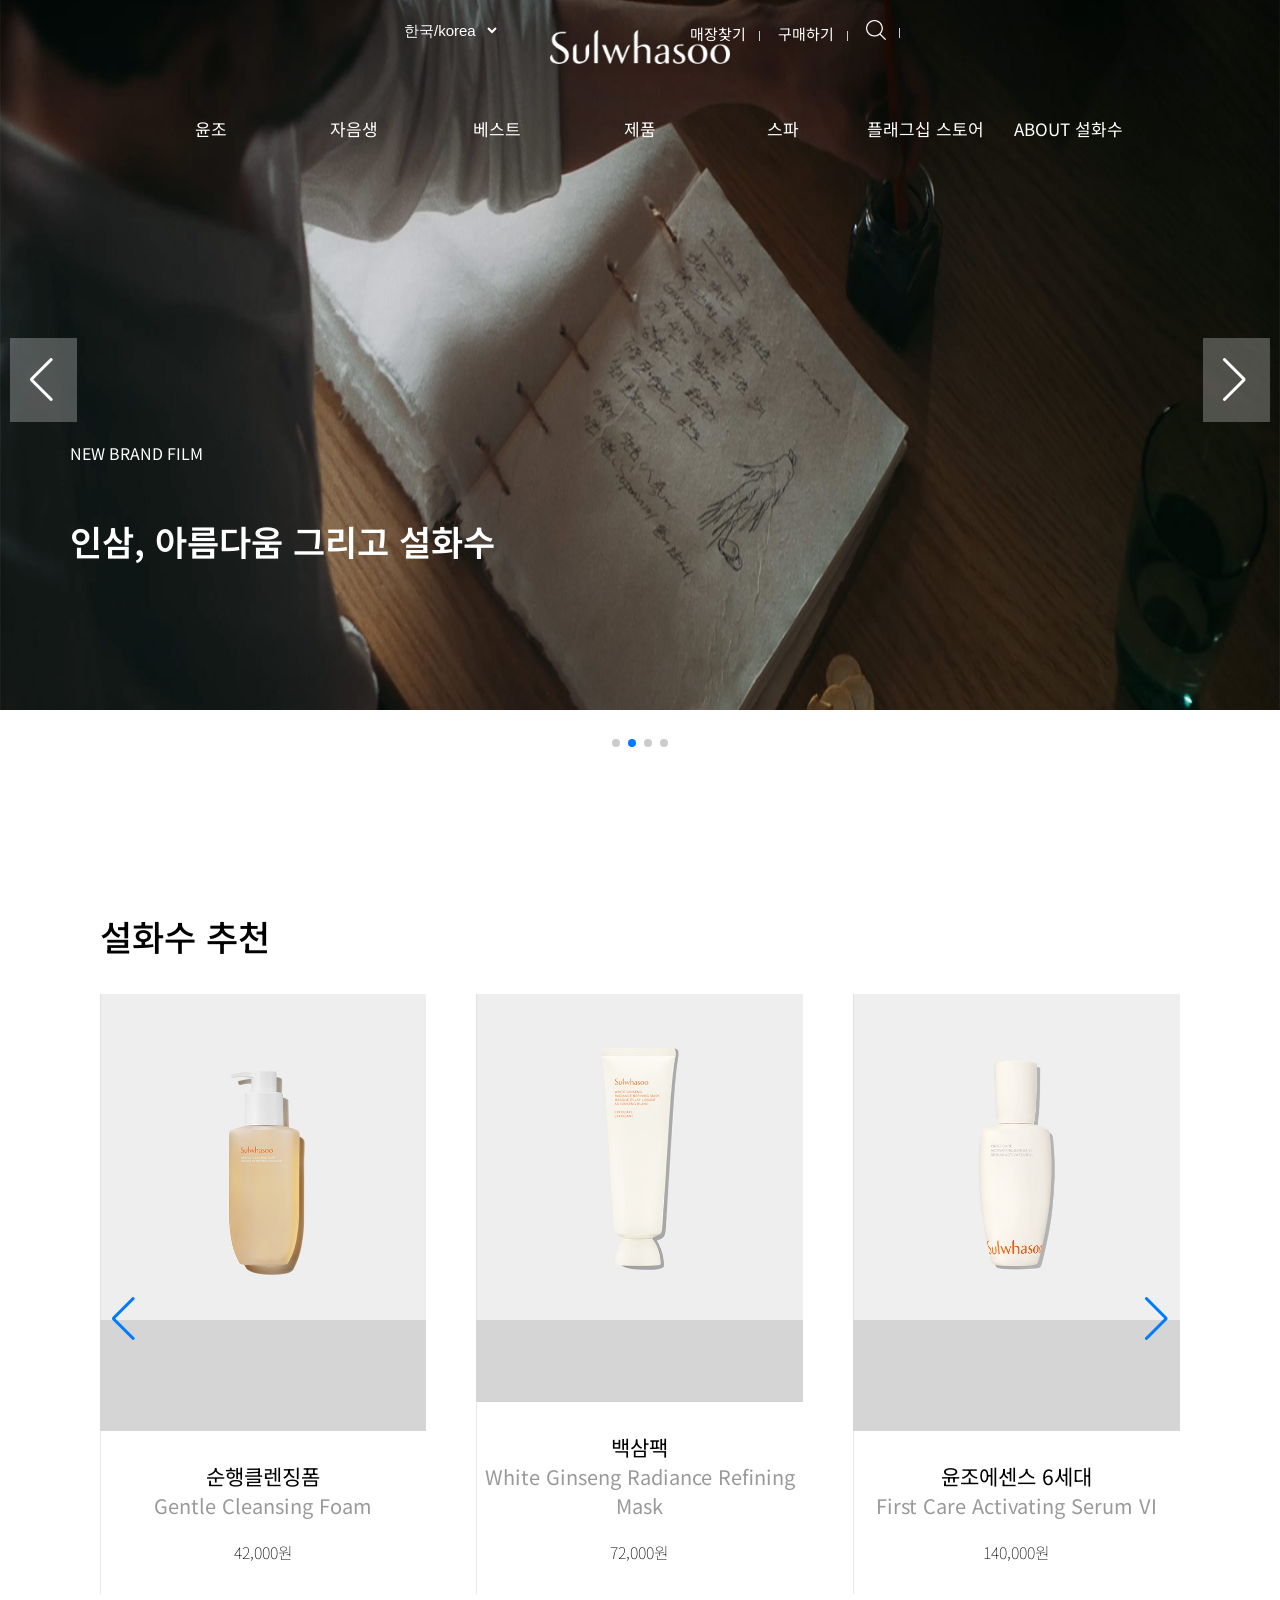
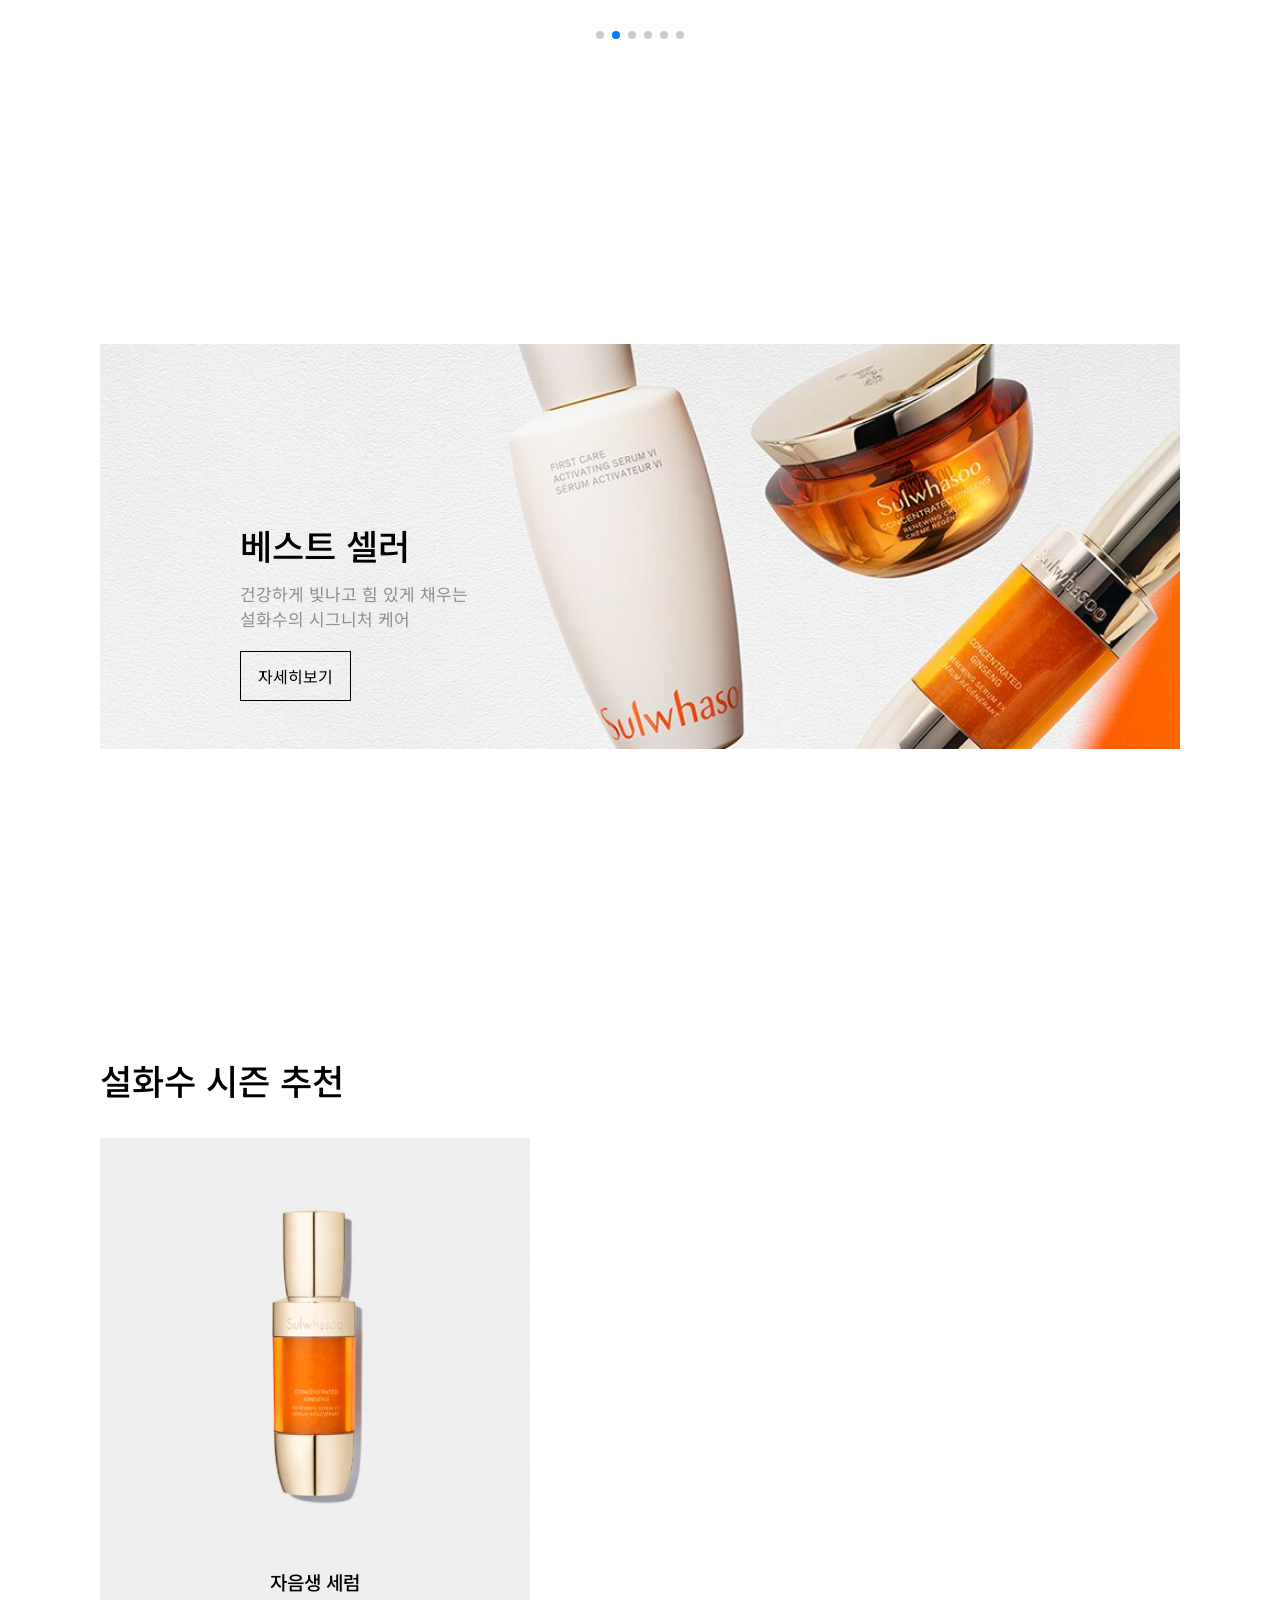
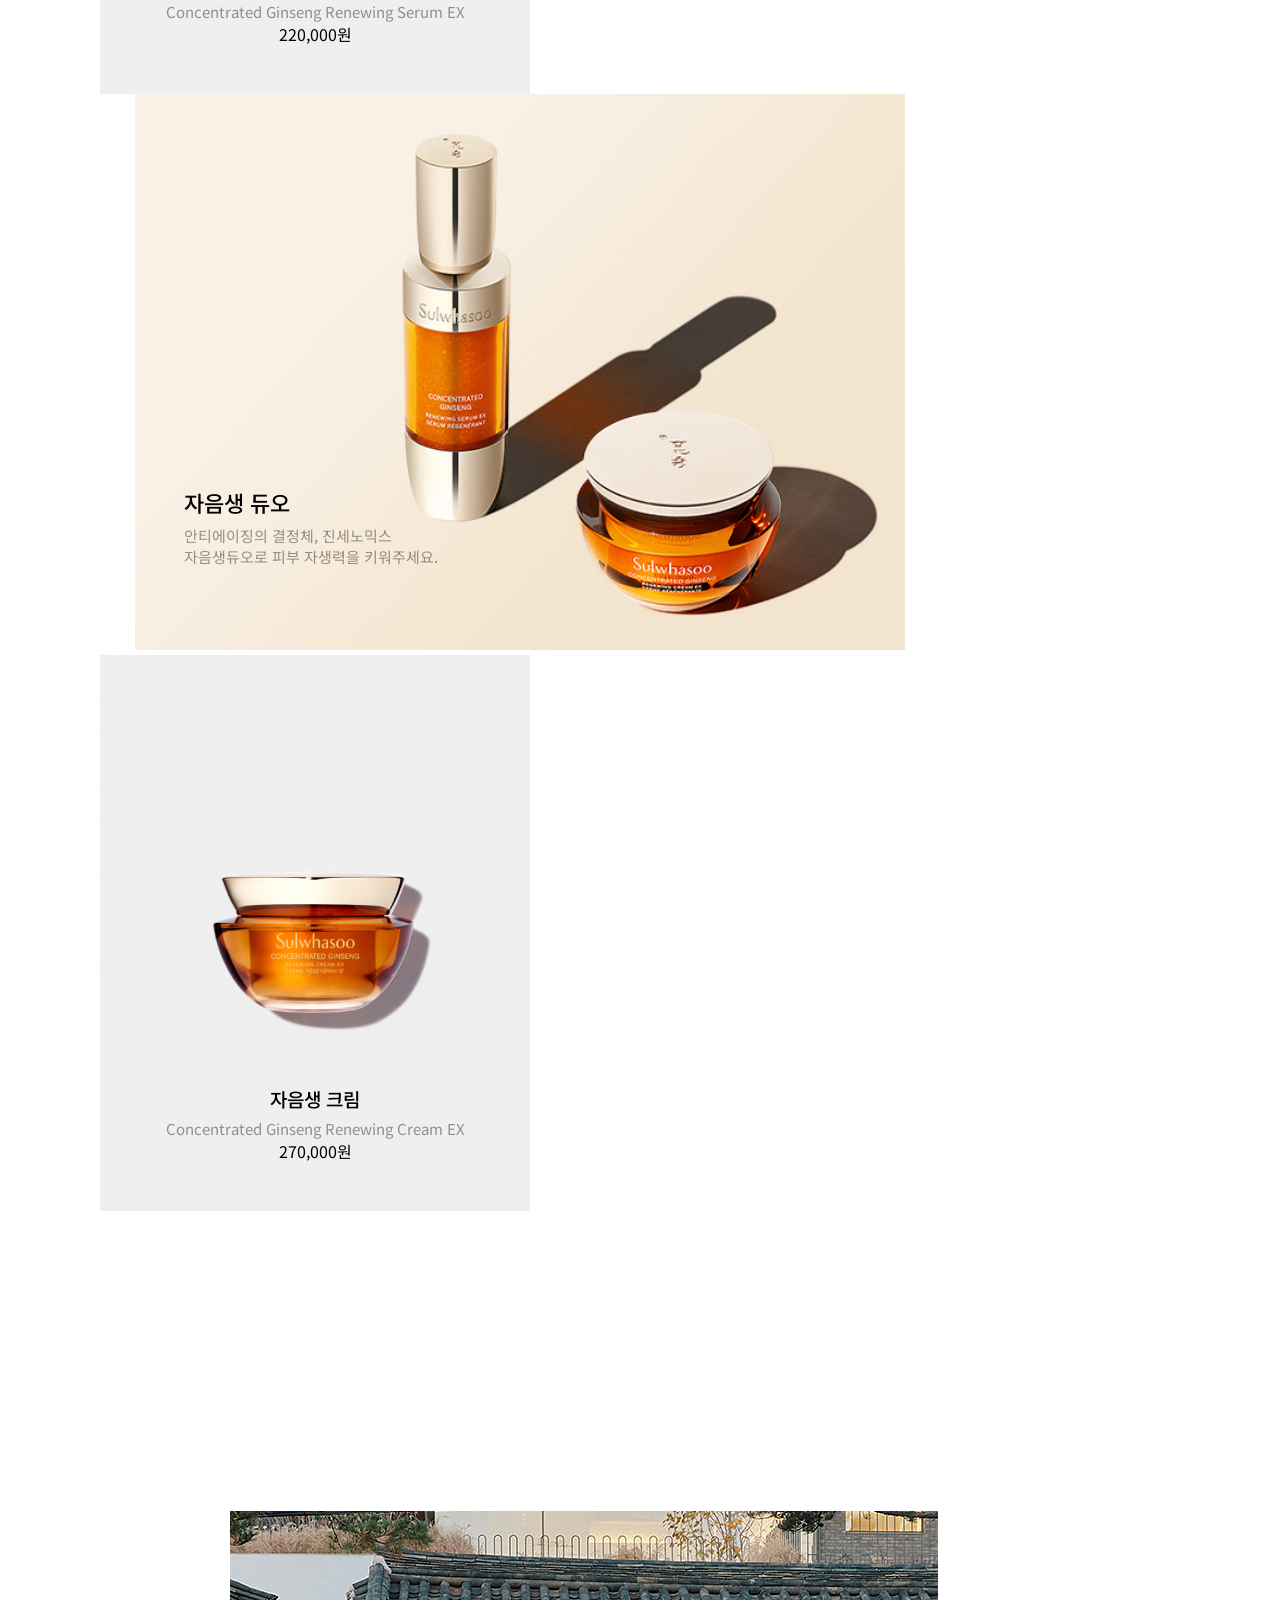
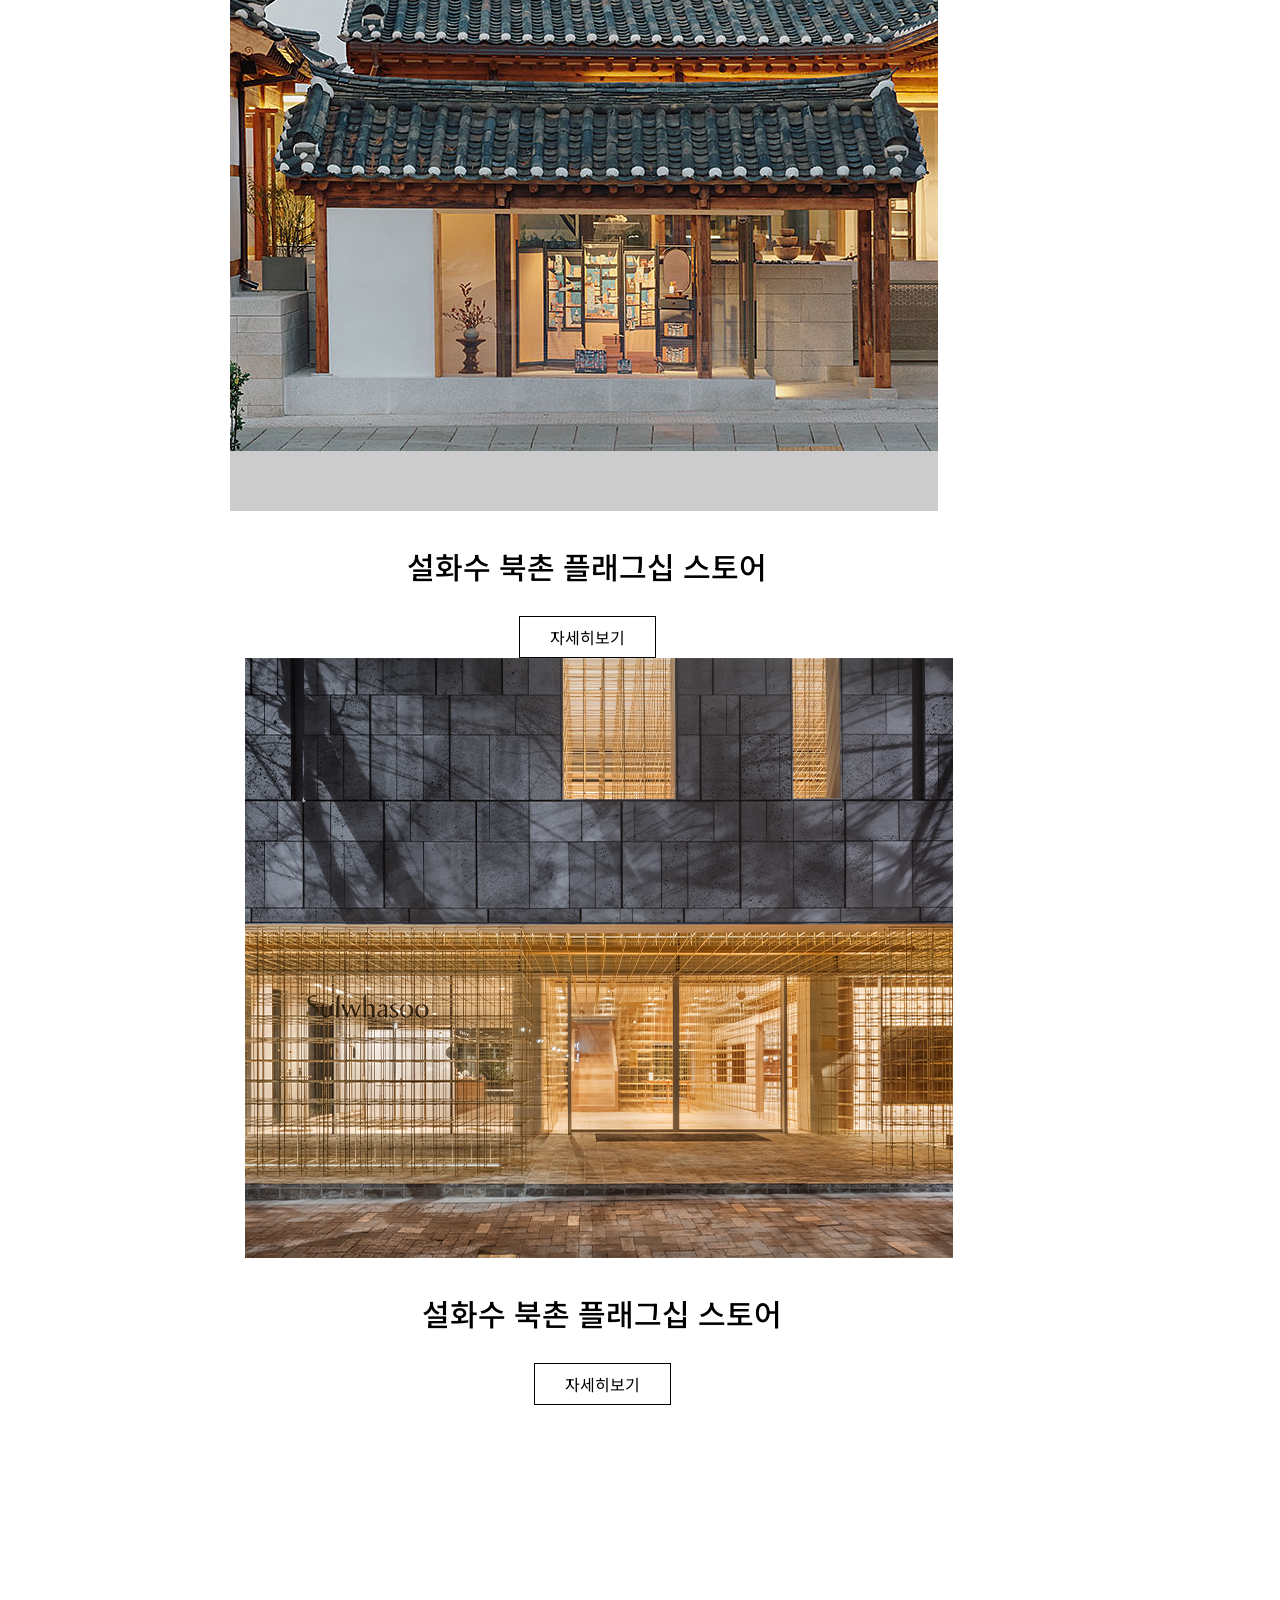
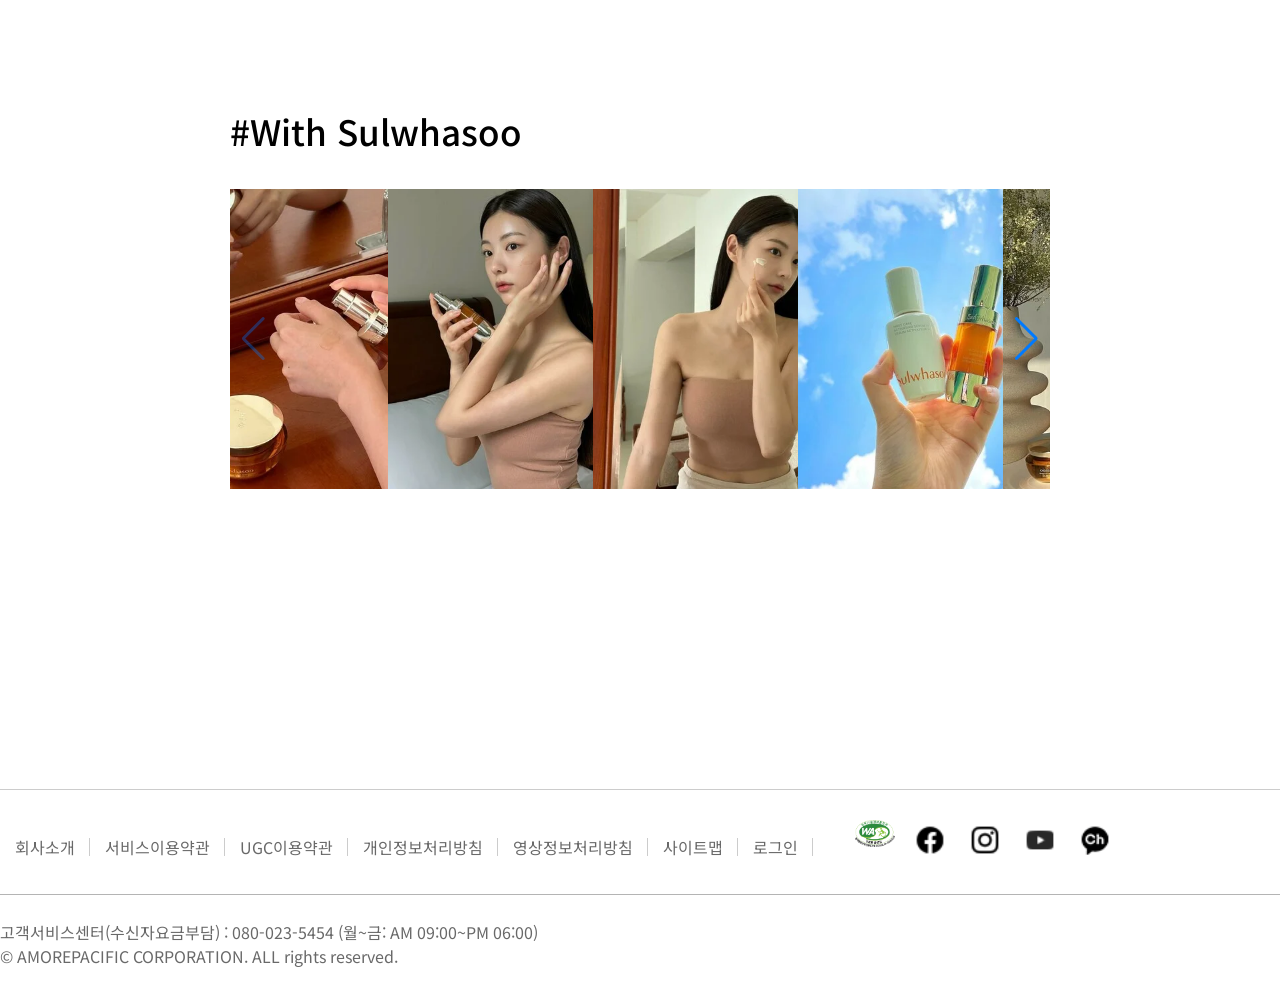
==== commit ca5e0a07: "upup" ====
--- a/index.html
+++ b/index.html
@@ -530,11 +530,11 @@
         let swiper2 = new Swiper(".Swiper2", {
         slidesPerView: 3,
         spaceBetween: 10,
-        /* autoplay: {
+        autoplay: {
         delay: 2500,
         disableOnInteraction: false,
       },
-      loop:true, */
+      loop:true,
         navigation: {
             nextEl: ".swiper-button-next",
             prevEl: ".swiper-button-prev",
--- a/css/sulwhaMobil.css
+++ b/css/sulwhaMobil.css
@@ -7,7 +7,7 @@
         height: 9.375em;
         margin: 1.875em 0 0 0 ;
     }
-    h2 {font-size: 1.751rem; text-align: center;  z-index: 150;}
+    h2 {font-size: 1.201rem; text-align: center;  z-index: 150;}
     header .inner .lang > a {padding-left: 0.625em;}
     header .gnb > ul,
     header .shop{display: none;}
@@ -80,16 +80,17 @@
 .contents .box1 { margin-top: -150px;}
 .swiper-wrapper2 {width: 100%; height: 100vh;}
 .Swiper2 {width: 100vw; height: 100%;}
-.Swiper2 .swiper-slide2 {width: 500px; height: 830px;}
-.Swiper2 .swiper-slide2 img {width: 100%; height: 500px ; }
+.Swiper2 .swiper-slide2 {width: 500px; height: 530px;}
+.Swiper2 .swiper-slide2 img {width: 100%; height: 300px ; }
 .contents .box1 .title { 
-    margin-top: -400px; 
+    margin-top: -400px;  
     height: 150px;
     padding-top: 20px;
 }
-.contents .swiper.Swiper2 .swiper-slide{border: none;  height: 700px;}
+.contents .swiper.Swiper2 .swiper-slide{border: none;  height: 500px;}
 .contents .box2 .title a {border: none;}
-.contents .box1 .title p {font-size: 25px; margin-top: 30px;}
+.contents .box1 .title p {font-size: 18px; margin-top: 30px;}
+.contents .box1 .title .text{font-size: 14px;}
 
 /*============================= box2 =========================*/
     .contents .box2 { 
@@ -108,53 +109,55 @@
         text-align: left;
     }
     .contents .box2 .title .big {
-        font-size: 30px; 
+        font-size: 20px; 
         margin-bottom: 0.313em; 
         font-weight: 500;
     }
     .contents .box2 .title .small {
-        font-size:20px ; 
+        font-size:15px ; 
         color: rgba(0, 0, 0, 0.4);
         margin-bottom: 0.813em;
         }
     .contents .box2 .title a {
         display: inline-block; 
-        padding: 10px 20px ; 
-        border: 1px solid #000; 
-        font-size: 20px;
+        padding: 5px 10px ; 
+        color: rgba(0, 0, 0, 0.4);
+        border: 1px solid rgba(0, 0, 0, 0.4); 
+        font-size: 13px;
     
     }
     .contents .box2 .title a:hover {
-        background: #000; color: #fff; 
-        transition: all 0.7s;
+        background: rgba(0, 0, 0, 0.4); color: #fff; 
+        transition: all 0.4s;
     }
 
 /* ============================box3====================== */
 
     .contents .box3 {
         width: 100%;
-        height: 110vh;
+        height: 100vh;
         position: relative; 
         float: none; 
         margin-top: 150px;
      }
+     .contents .box3 .cont > div {float: none;}
     .contents .box3 .cont2 {
         position: absolute; 
         top:140px; left: 0;
     }
-    .contents .box3 .cont2 img { padding: 0; width: 100%;}
+    .contents .box3 .cont2 img { padding: 0; width: 100%; height: 330px;}
     .contents .box3 .cont1 { 
         position: absolute; 
-        top: 710px; left: 0; 
-        width: 295px;
-    }
-    .contents .box3 .cont1:last-child {margin-left: 315px;}
-    .contents .box3 .cont1 img { width: 305px; }
-    .contents .box3 .cont1 .title {width: 305px; height: 200px; margin-top: -10px;}
+        top: 510px; left: 0; 
+        width: 100%;
+    }
+    .contents .box3 .cont1:last-child {margin-top: 335px;}
+    .contents .box3 .cont1 img { width: 100%; height: 230px;}
+    .contents .box3 .cont1 .title {width: 100%; height: 100px; margin-top: -10px;}
     /* .contents .box3 .cont1 .title:first-child {margin-left: 5px;} */
-    .contents .box3 .cont2 .title .big {font-size: 35px;}
-    .contents .box3 .title .big {font-size: 30px;}
-    .contents .box3 .title .small {font-size: 22px; }
+    .contents .box3 .cont2 .title .big {font-size: 20px;}
+    .contents .box3 .title .big {font-size: 15px;}
+    .contents .box3 .title .small {font-size: 12px; }
     .contents .box3 .title .small
 /* ==================================section================================ */
     section{
@@ -167,11 +170,12 @@
         width: 100%; 
         margin: 0 0 80px 0 ;
     } 
-    section .right {margin: 30px 0 0 0}
+    section .right {margin:0}
     section .left {margin: 230px 0 0 0 }
     section div .title {margin-top: 0;}
-    section div .title .text {font-size: 30px;}
-    section div .title span {font-size: 20px;}
+    section div .title .text {font-size: 15px;}
+    section > div .title .text {font-weight: lighter;}
+    section div .title span {font-size: 10px;}
     
     section img {width: 100%;}
 
@@ -191,28 +195,25 @@
     color: #000;
   }
 .Swiper3 .swiper-slide { 
-      width: 600px; 
-      height: auto;
-      margin-bottom: 150px;
-      text-align: center;
+      width: 100%; 
+      height: 100vh;
+      margin-bottom: 50px;
       background: #fff;
     }
-.review .Swiper3 .swiper-slide .bg img{width: 350px; height: 350px;}
+.review .Swiper3 .swiper-slide .bg img{width: 100%; height: 300px;}
 .Swiper3 .review_text{ 
     display: none;
-    border: 2px solid #ccc; 
-    width: 350px; height: 349px;
+    border: 1px solid #ccc;
+    width: 248px;
+    height: 309px;
+    background: rgba(226, 226, 226, 0.5);
     position: absolute;
-    top: -51px; left: 123px; bottom: 0;
-    background: rgba(226, 226, 226, 0.5);
-    
-}
+    bottom: 73px;
+}
+
 .Swiper3 .review_text img {  
     display: none;
-    width: 100px; 
-    position: absolute;
-    top: 50%; left: 50%;
-    transform: translate(-50%, -50%);    
+    width: 100px;    
 }
 .Swiper3 .review_text a{display: block; padding: 100%;}
 .Swiper3 .swiper-slide:hover .review_text,
@@ -222,15 +223,22 @@
 /* ==========================footer======================== */
 footer {width: 100%; overflow: hidden;}
 footer .bottom .list{width: 100%; position: relative; }
-footer .bottom .list .right { 
-    position: absolute; 
-    top: 0; right: -60%;
+
+footer .left {
+    float: none;
     width: 100%;
-    
-}
-footer .bottom .list .right li {float: left; width:35px;}
+    margin-top: 60px;
+}
+footer .right {
+    float: right;
+    width: 100%;
+    position: absolute;
+    top: -50px;
+    left: 10%;
+}
 footer .bottom .list .right li a {display: block;}
 footer .bottom .list .right li:first-child img {display: none;}
+footer .title {width: 100%;}
 
 
 }
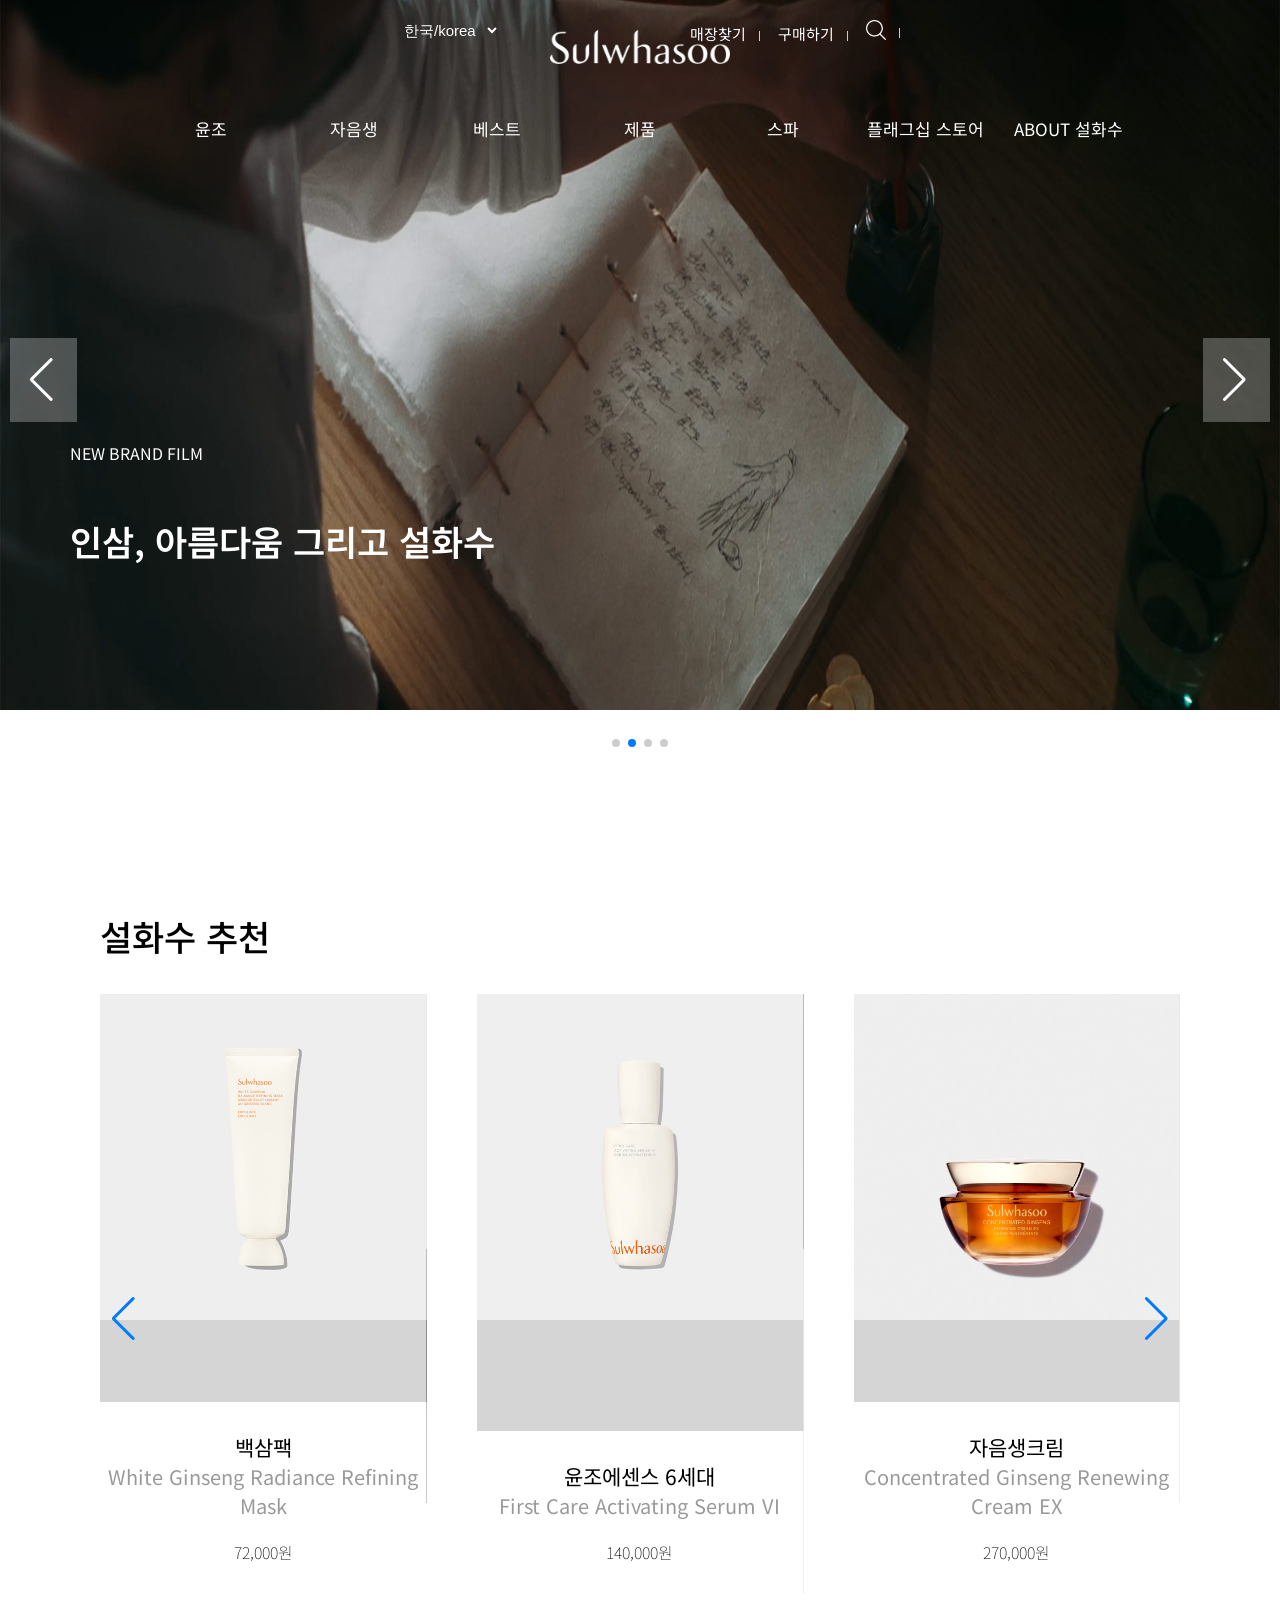
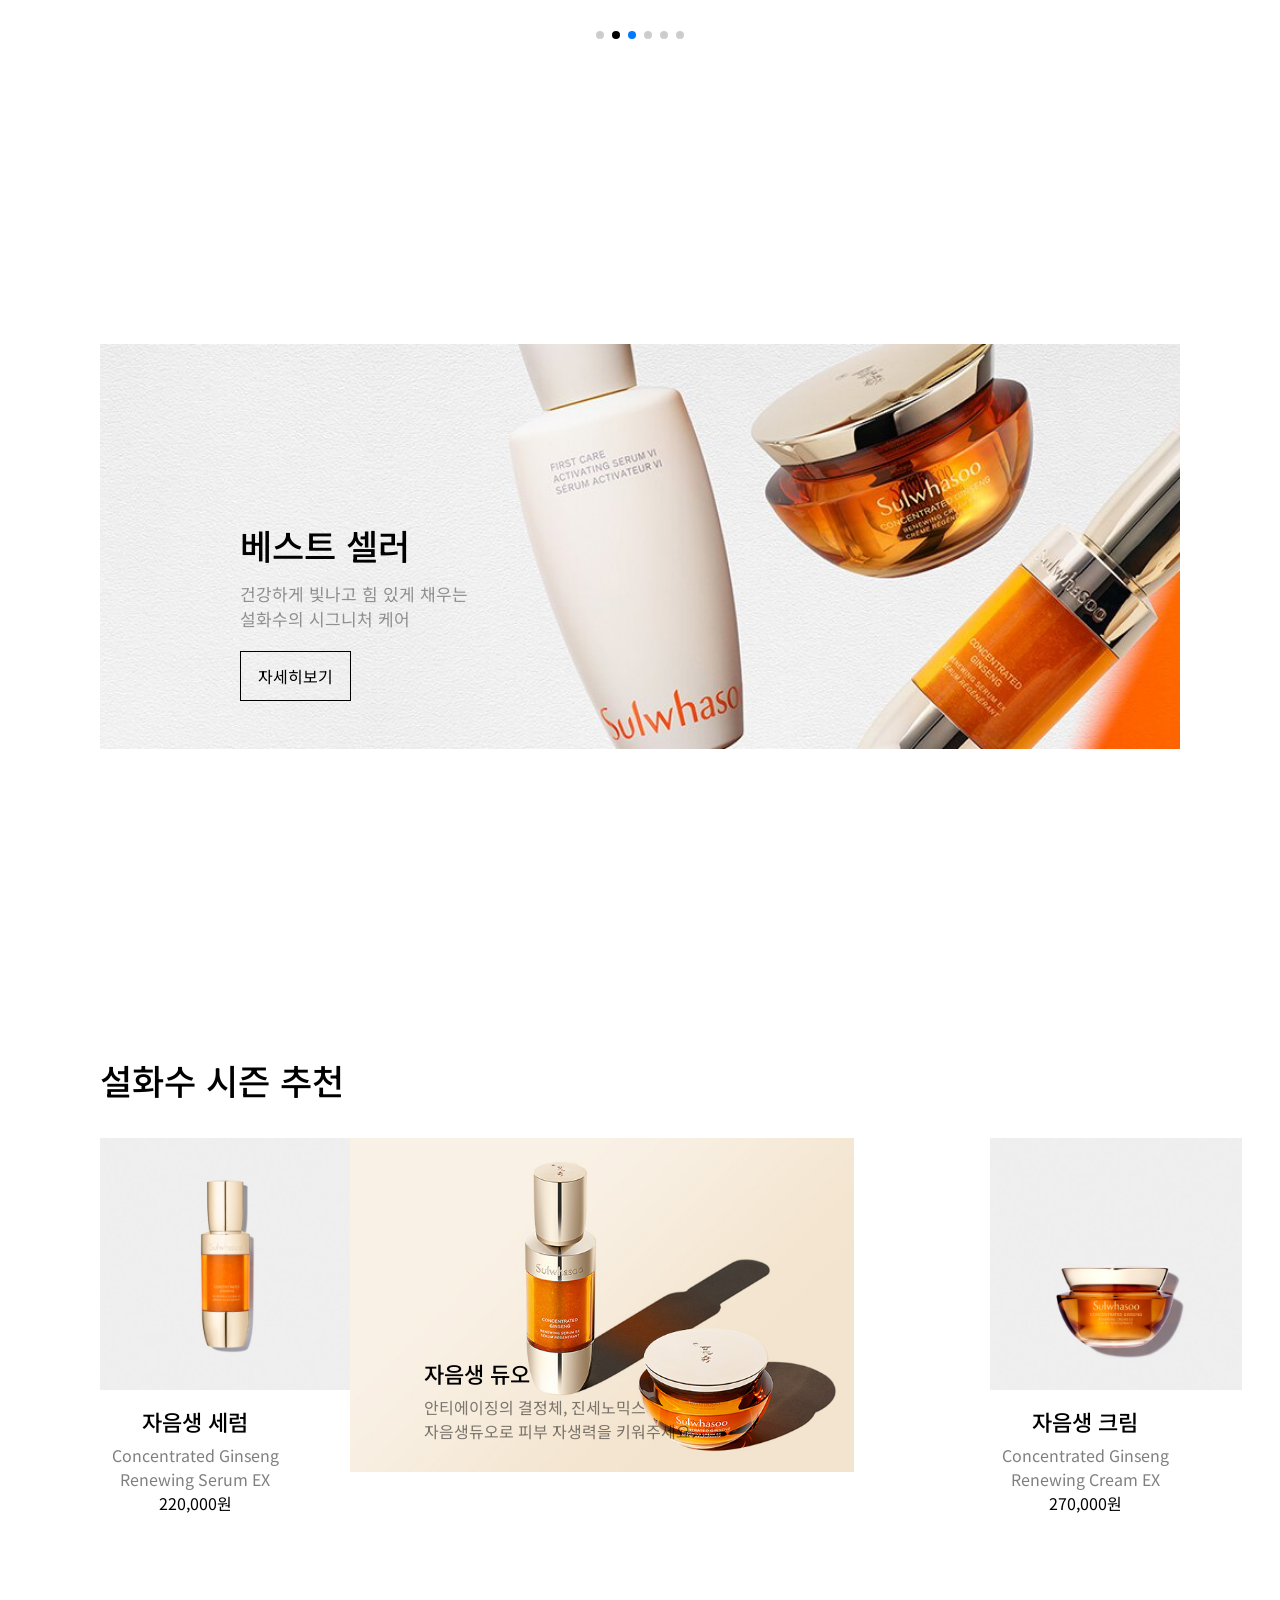
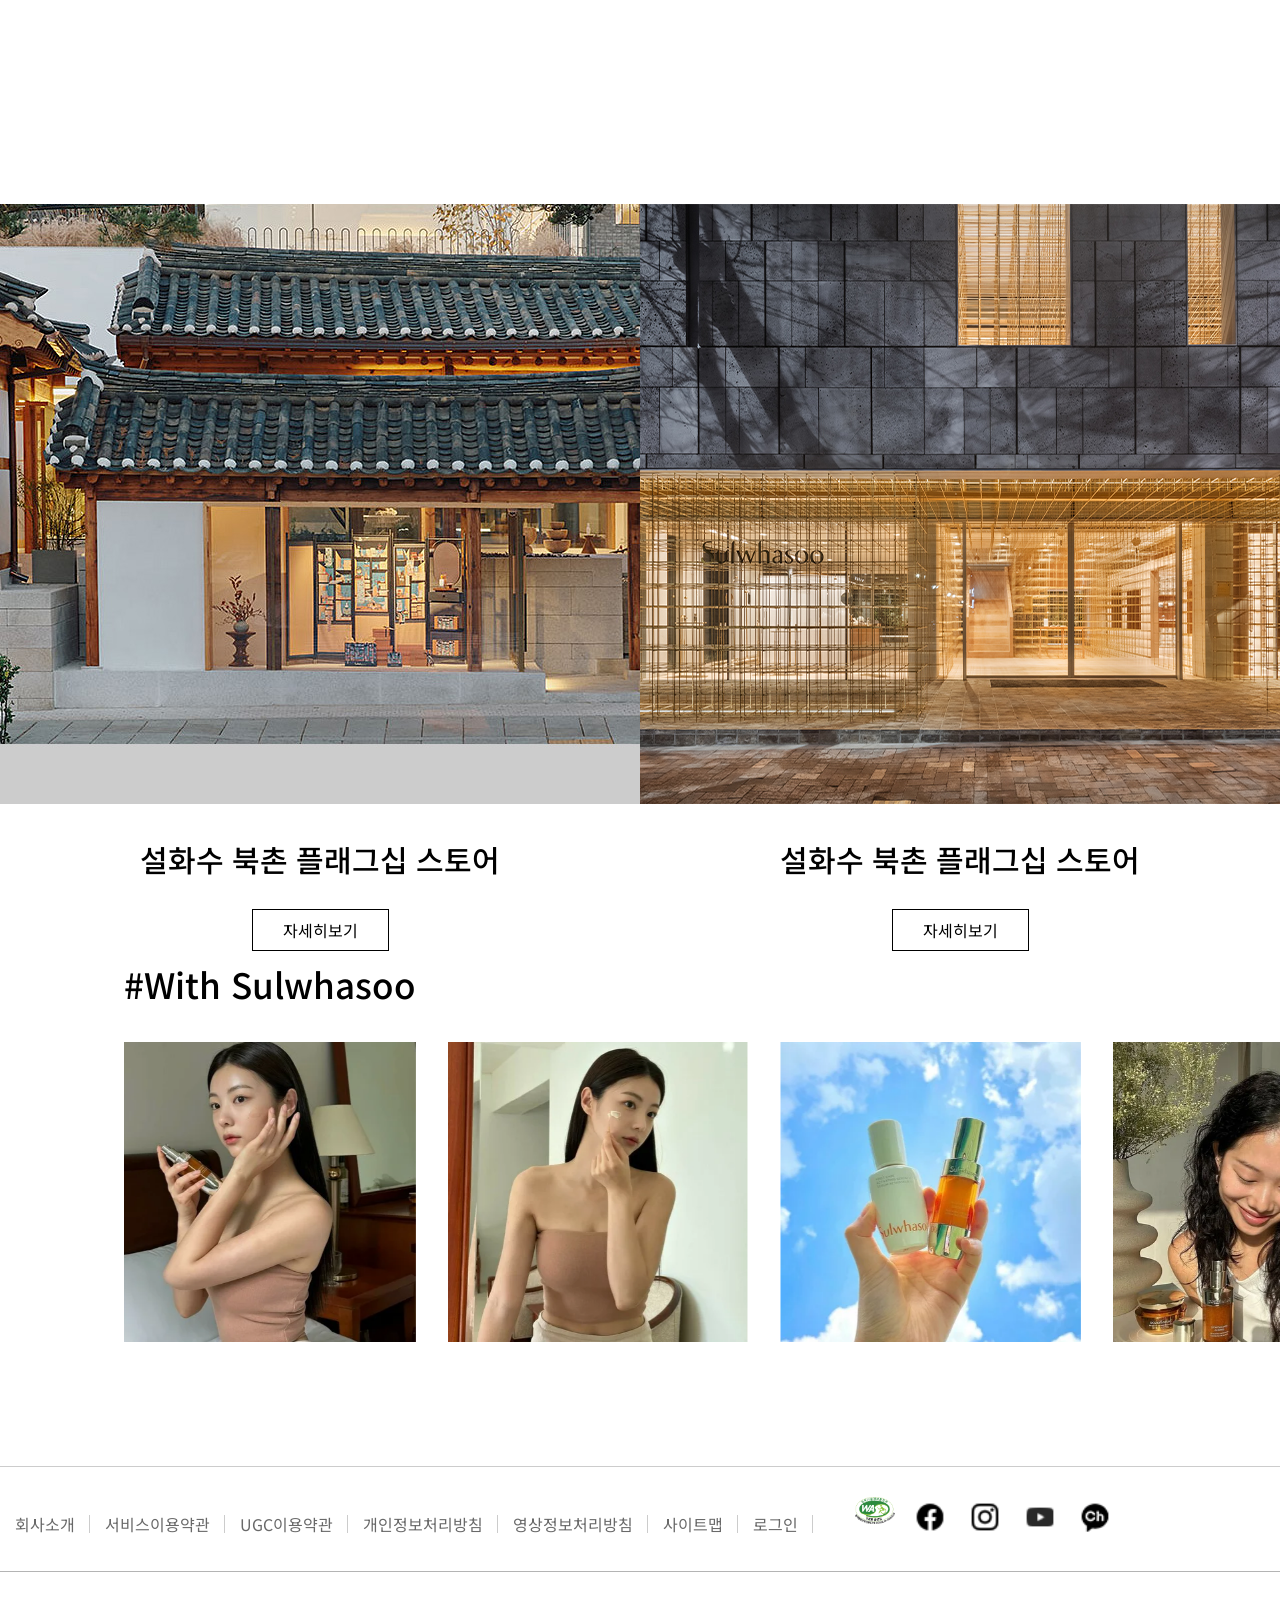
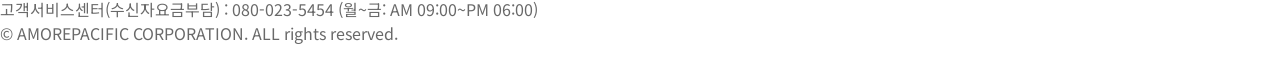
==== commit f41295c0: "wow" ====
--- a/index.html
+++ b/index.html
@@ -283,9 +283,40 @@
 <!-- box-3 -->
                 <div class="box3">
                     <h2>설화수 시즌 추천</h2>
-                    <div class="cont clear">
-                        <div class="cont1">
-                            <img src="img/sul06.jpg" alt="">
+                    <ul class="sulProdctList">
+                        <li class="sulProdct">
+                            <a href="https://www.sulwhasoo.com/kr/ko/products/concentrated-ginseng-renewing-serum.html">
+                                <img src="img/sul06.jpg" alt="sulwhasooProducts1">
+                                <div class="title">
+                                    <p class="big">자음생 세럼</p>
+                                    <p class="small">Concentrated Ginseng Renewing Serum EX</p>
+                                    <p class="price">220,000원</p>
+                                </div>
+                            </a>
+                        </li>
+                        <li>
+                            <a href="https://www.sulwhasoo.com/kr/ko/products/concentrated-ginseng-renewing-serum.html">
+                                <img src="img/sulcont2.jpg" alt="sulwhasooProducts1">
+                                <div class="title">
+                                    <p class="big">자음생 듀오</p>
+                                <p class="small">안티에이징의 결정체, 진세노믹스 <br> 자음생듀오로 피부 자생력을 키워주세요.</p>
+                                </div>
+                            </a>
+                        </li>
+                        <li>
+                            <a href="https://www.sulwhasoo.com/kr/ko/products/concentrated-ginseng-renewing-serum.html">
+                                <img src="img/sul05.jpg" alt="sulwhasooProducts1">
+                                <div class="title">
+                                    <p class="big">자음생 크림</p>
+                                    <p class="small">Concentrated Ginseng Renewing Cream EX</p>
+                                    <p class="price">270,000원</p>
+                                </div>
+                            </a>
+                        </li>
+                    </ul>
+                    <!-- <div class="cont clear">
+                        <div class="cont1 clear">
+                            <img src="img/sul06.jpg" alt="sulwhasooProducts1">
                             <div class="title">
                                 <a href="https://www.sulwhasoo.com/kr/ko/products/concentrated-ginseng-renewing-serum.html">
                                     <p class="big">자음생 세럼</p>
@@ -295,14 +326,14 @@
                             </div>
                         </div>
                         <div class="cont2">
-                            <img src="img/sulcont2.jpg" alt="">
+                            <img src="img/sulcont2.jpg" alt="sulwhasooProducts2">
                             <div class="title">
                                 <p class="big">자음생 듀오</p>
                                 <p class="small">안티에이징의 결정체, 진세노믹스 <br> 자음생듀오로 피부 자생력을 키워주세요.</p>
                             </div>
                         </div>
                         <div class="cont1">
-                            <img src="img/sul05.jpg" alt="">
+                            <img src="img/sul05.jpg" alt="sulwhasooProducts3">
                             <a href="https://www.sulwhasoo.com/kr/ko/products/concentrated-ginseng-renewing-cream-ex.html">
                                 <div class="title">
                                     <p class="big">자음생 크림</p>
@@ -312,7 +343,7 @@
                             </a>
                         </div>
                         
-                    </div>
+                    </div> -->
                 </div>
         </div>
 <!-- section -->
@@ -440,10 +471,6 @@
                             </div>
                         </div> 
                     </div>
-                        <div class="button">
-                            <a class="swiper-button-next"></a>
-                            <a class="swiper-button-prev"></a>
-                        </div>
                 </div>
                
             </div>
@@ -531,7 +558,7 @@
         slidesPerView: 3,
         spaceBetween: 10,
         autoplay: {
-        delay: 2500,
+        delay: 2000,
         disableOnInteraction: false,
       },
       loop:true,
@@ -562,24 +589,30 @@
 <script>
     let swiper3 = new Swiper('.Swiper3', {
       slidesPerView: 4,
-      direction: getDirection(),
+      autoplay: {
+        delay: 2500,
+        disableOnInteraction: false,
+      },
+      loop:true,
       navigation: {
         nextEl: '.swiper-button-next',
         prevEl: '.swiper-button-prev',
       },
-      on: {
-        resize: function () {
-          swiper.changeDirection(getDirection());
+      breakpoints: {
+        
+        300: {
+          slidesPerView: 1,  //브라우저가 768보다 클 때
+          spaceBetween: 40,
         },
-      },
+        800: {
+          slidesPerView: 4,  //브라우저가 1024보다 클 때
+          spaceBetween: 50,
+        },
+      },
+    
+      
     });
 
-    function getDirection() {
-      var windowWidth = window.innerWidth;
-      var direction = window.innerWidth <= 760 ? 'vertical' : 'horizontal';
-
-      return direction;
-    }
   </script>
 
 <script src="js/sulwhasoo.js"></script>
--- a/css/sulwhasoo.css
+++ b/css/sulwhasoo.css
@@ -284,34 +284,52 @@
 }
 
 /* box3 */
-.contents .box3 .cont  { width: 100%;/*  margin-left: 130px; */}
-.contents .box3 .cont > div {float: left; text-align: center;}
-.contents .box3 .cont1 .title { 
-    height: 126px; 
-    background: #efefef; 
-    margin-top: -5px;
-}
-.contents .box3 .title .big {
-    font-size: 1.188rem; 
-    margin-bottom: 0.313em; 
+.box3 {width: 100%; height: 50vh;}
+.sulProdctList {width: 100%; height: 100%;}
+.box3 ul li {float: left; width: calc(100%/3);}
+.box3 ul li a {display: block;}
+.box3 ul li:nth-child(2) {position: relative;}
+.box3 ul li:nth-child(2) img {width: 140%; margin-left: -110px;}
+.box3 ul li:nth-child(2) .title {
+    position: absolute;
+    bottom: 10%; left: -10%;
+}
+.box3 ul li:first-child .title { 
+    margin-right: 170px; 
+    text-align: center;
+}
+.box3 ul li:nth-child(odd) img {width: 70%;}
+.box3 ul li:last-child img,
+.box3 ul li:last-child .title{ margin-left: 170px; text-align: center;}
+.box3 ul li .big {
+    font-size:1.375rem ;
     font-weight: 500;
-}
-.contents .box3 .title .small {font-size:0.938rem ; color: rgba(0, 0, 0, 0.4)}
-.contents .box3 .cont1 img{width: 430px;}
-.contents .box3 .cont2 {position: relative;  }
-.contents .box3 .cont2 img {width: 770px; height: 556px; padding: 0 35px; }
-.contents .box3 .cont2 .title {
-    text-align: left; 
-    position: absolute; 
-    top: 70%; left: 10%;
-} 
-.contents .box3 .cont2 .title .big {font-size: 1.375rem;}
+    margin: 10px 0 6px 0;
+}
+.box3 ul li .small {color: rgba(0, 0, 0, 0.5);}
+
+
 
 /* section */
-section {margin:auto 14.375em;}
-
-section > div {float: left; width: 714px; margin: 0;}
-section .right { margin-left: 15px;}
+section { 
+    width: 100%;
+    height: 70vh;
+}
+section a {
+    width: 100%;
+    display: block;
+}
+section .left {
+    float: left;
+    width: 50%;
+    margin: 0;
+    text-align: center;
+}
+section .right {
+    float: right;
+    width: 50%;
+    text-align: center;
+}
 section > div .title { text-align: center;}
 section > div .title .text {
     font-size: 1.875rem; 
@@ -330,7 +348,10 @@
 }
 
 /* review */
-.review {margin:18.750em 14.375em;}
+.review { 
+    width: 100%;
+    margin:7.750em ;
+}
 /* review-swiper3 */
 .Swiper3 {height: 300px;}
 .Swiper3 .swiper-slide { 
@@ -342,13 +363,14 @@
     justify-content: center;
     align-items: center;
   }
+.Swiper3 a {display: block;}
 .Swiper3 a img{width: 300px; height: auto; display: block; transition: all .6s;}
 .Swiper3 .review_text{ 
     display: none;
     border: 2px solid #ccc; 
     width: 299px; 
     position: absolute;
-    top: 0; left: 29px; bottom: 0;
+    top: 0; left: 89px; bottom: 0;
     background: rgba(226, 226, 226, 0.5);
     
 }
--- a/css/sulwhaMobil.css
+++ b/css/sulwhaMobil.css
@@ -7,7 +7,7 @@
         height: 9.375em;
         margin: 1.875em 0 0 0 ;
     }
-    h2 {font-size: 1.201rem; text-align: center;  z-index: 150;}
+    h2 {font-size: 1.201rem; text-align: center;}
     header .inner .lang > a {padding-left: 0.625em;}
     header .gnb > ul,
     header .shop{display: none;}
@@ -34,7 +34,7 @@
         top: -40px; right: -10px; 
         font-size: 25px;
     }
-    .contents ,section {width: 100%; margin-left: 0;}
+
     .mySwiper {
         width: 100%; height: 37.15em;
         position: relative;
@@ -96,7 +96,7 @@
     .contents .box2 { 
         position: relative; 
         width: 100%;
-        margin-top: 200px;
+        margin: 200px 0;
     }
     .contents .box2 img {display: none;}
     .contents .box2 figure img { 
@@ -132,56 +132,80 @@
     }
 
 /* ============================box3====================== */
-
-    .contents .box3 {
-        width: 100%;
-        height: 100vh;
-        position: relative; 
-        float: none; 
-        margin-top: 150px;
-     }
-     .contents .box3 .cont > div {float: none;}
-    .contents .box3 .cont2 {
-        position: absolute; 
-        top:140px; left: 0;
-    }
-    .contents .box3 .cont2 img { padding: 0; width: 100%; height: 330px;}
-    .contents .box3 .cont1 { 
-        position: absolute; 
-        top: 510px; left: 0; 
-        width: 100%;
-    }
-    .contents .box3 .cont1:last-child {margin-top: 335px;}
-    .contents .box3 .cont1 img { width: 100%; height: 230px;}
-    .contents .box3 .cont1 .title {width: 100%; height: 100px; margin-top: -10px;}
-    /* .contents .box3 .cont1 .title:first-child {margin-left: 5px;} */
-    .contents .box3 .cont2 .title .big {font-size: 20px;}
-    .contents .box3 .title .big {font-size: 15px;}
-    .contents .box3 .title .small {font-size: 12px; }
-    .contents .box3 .title .small
+.box3 {width: 100%; height: 280vh; margin-top: 70px;}
+.sulProdctList {width: 100%; height: 100%;}
+.box3 ul {width: 100%;}
+.box3 ul li {width: 100%; float:none;}
+.box3 ul li a {width: 100%;}
+.box3 ul li:nth-child(odd) img {width: 100%;}
+.box3 ul li:nth-child(2) img {width: 140%;}
+.box3 ul li:first-child .title { 
+    margin-right: 0; 
+    text-align: center;
+}
+.box3 ul li:nth-child(2) {position: relative; margin-bottom: 30px;}
+.box3 ul li:nth-child(2) .title {
+    position: absolute; 
+    bottom: 20px; left: 20px;
+}
+.box3 ul li:nth-child(2) .small {font-size: 13px;}
+.box3 ul li:last-child img,
+.box3 ul li:last-child .title{ margin-left: 0; text-align: center;}
+.box3 ul li .big {
+    font-size:1.175rem ;
+    font-weight: 500;
+    margin: 20px 0 6px 0;
+}
+.box3 ul li .price { 
+    color: rgba(0, 0, 0, 0.5);
+    margin-bottom: 30px;
+}
 /* ==================================section================================ */
-    section{
-        float: none; 
-        width: 100%; 
-        margin-top: 150px;
-    }
-    section div {
-        text-align: center; 
-        width: 100%; 
-        margin: 0 0 80px 0 ;
-    } 
-    section .right {margin:0}
-    section .left {margin: 230px 0 0 0 }
-    section div .title {margin-top: 0;}
-    section div .title .text {font-size: 15px;}
-    section > div .title .text {font-weight: lighter;}
-    section div .title span {font-size: 10px;}
-    
-    section img {width: 100%;}
-
+    
+section { 
+    width: 100%;
+    height: 170vh;
+    
+}
+section > a {
+    width: 100%;
+    display: block;
+    font-size: 0.938rem;
+}
+section .left {
+    float: none;
+    width: 100%;
+    margin-bottom: 50px;
+}
+section .right {
+    float: none;
+    width: 100%;
+}
+section > div img {
+    width: 100% ;
+    height: auto;
+}
+section > div .title { text-align: center;}
+section > div .title .text {
+    font-size: 1.075rem; 
+    font-weight: 500; 
+    margin: 0.938em 0;
+}
+section > div > a > span {
+    display:inline-block; 
+    padding: 0.500em 1.275em; 
+    border: 0.5px solid #000;
+}
+section > div > a > span:hover {
+    background: #000; 
+    color: #fff; 
+    transition: all 0.4s;
+}
+
+ 
 /* =============================review========================= */
 
-.review {width: 100%; margin: 100px 0;}
+.review {width: 100%; margin: 100px 0 0 0; }
 .Swiper3 {width: 100%; height: 120vh;}
 .review .Swiper3 .swiper-button-next {
     right: 20px;
@@ -228,6 +252,7 @@
     float: none;
     width: 100%;
     margin-top: 60px;
+    font-size: 12px;
 }
 footer .right {
     float: right;
@@ -238,7 +263,8 @@
 }
 footer .bottom .list .right li a {display: block;}
 footer .bottom .list .right li:first-child img {display: none;}
-footer .title {width: 100%;}
+footer .title {width: 100%; font-size: 12px;}
+footer .left li a {padding: 5px 8px;}
 
 
 }
